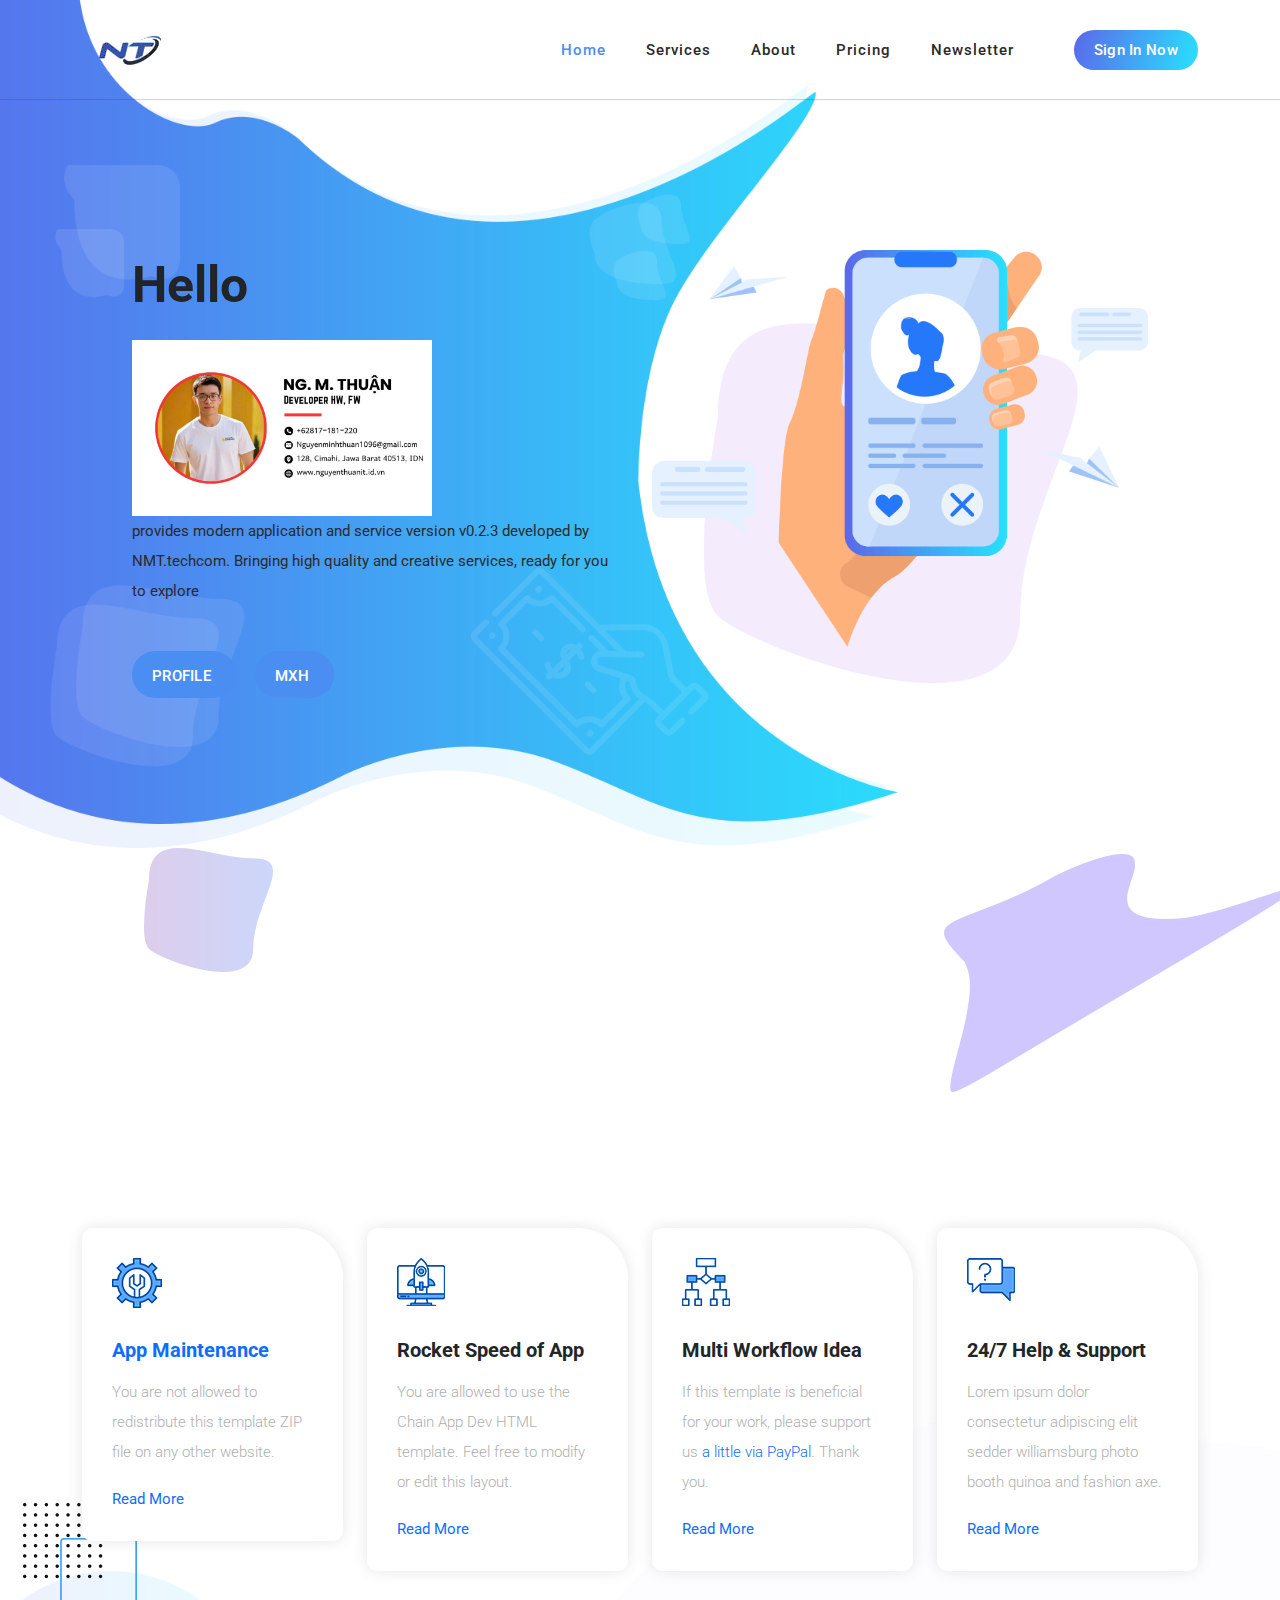
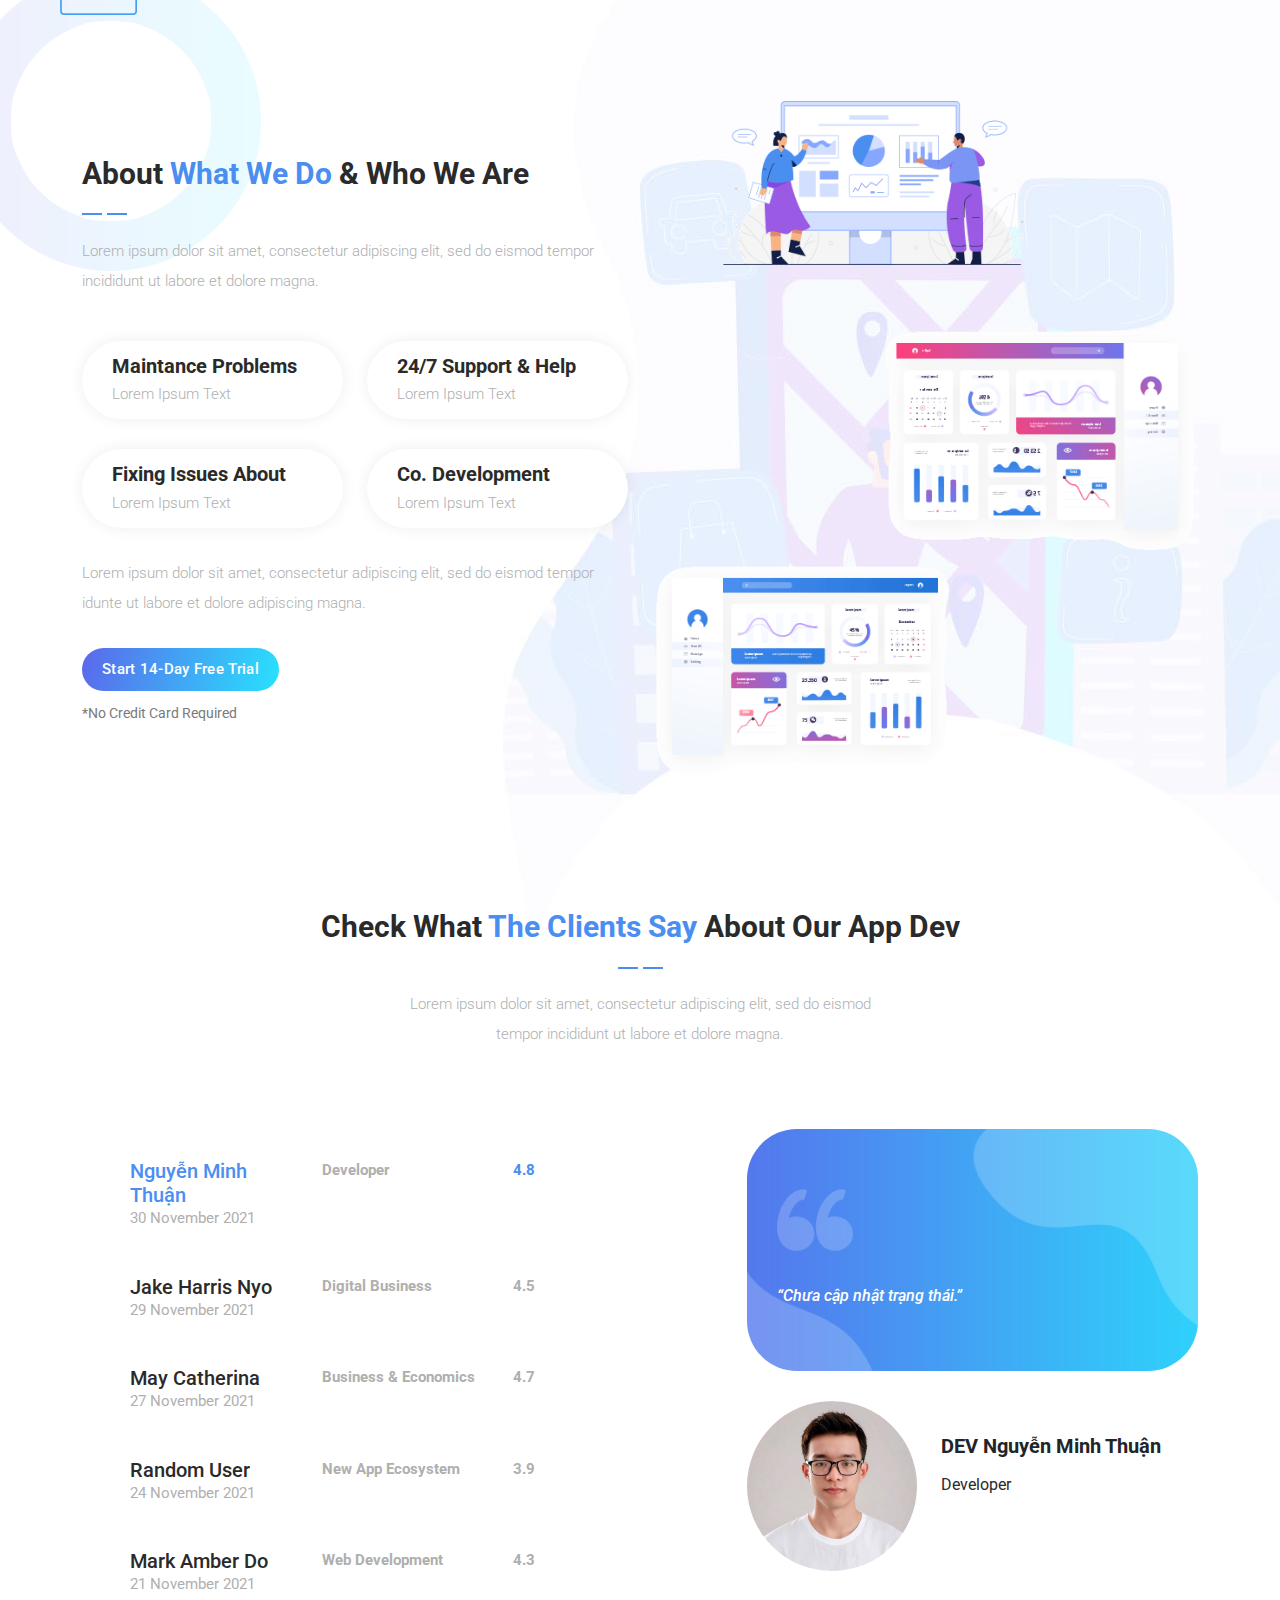
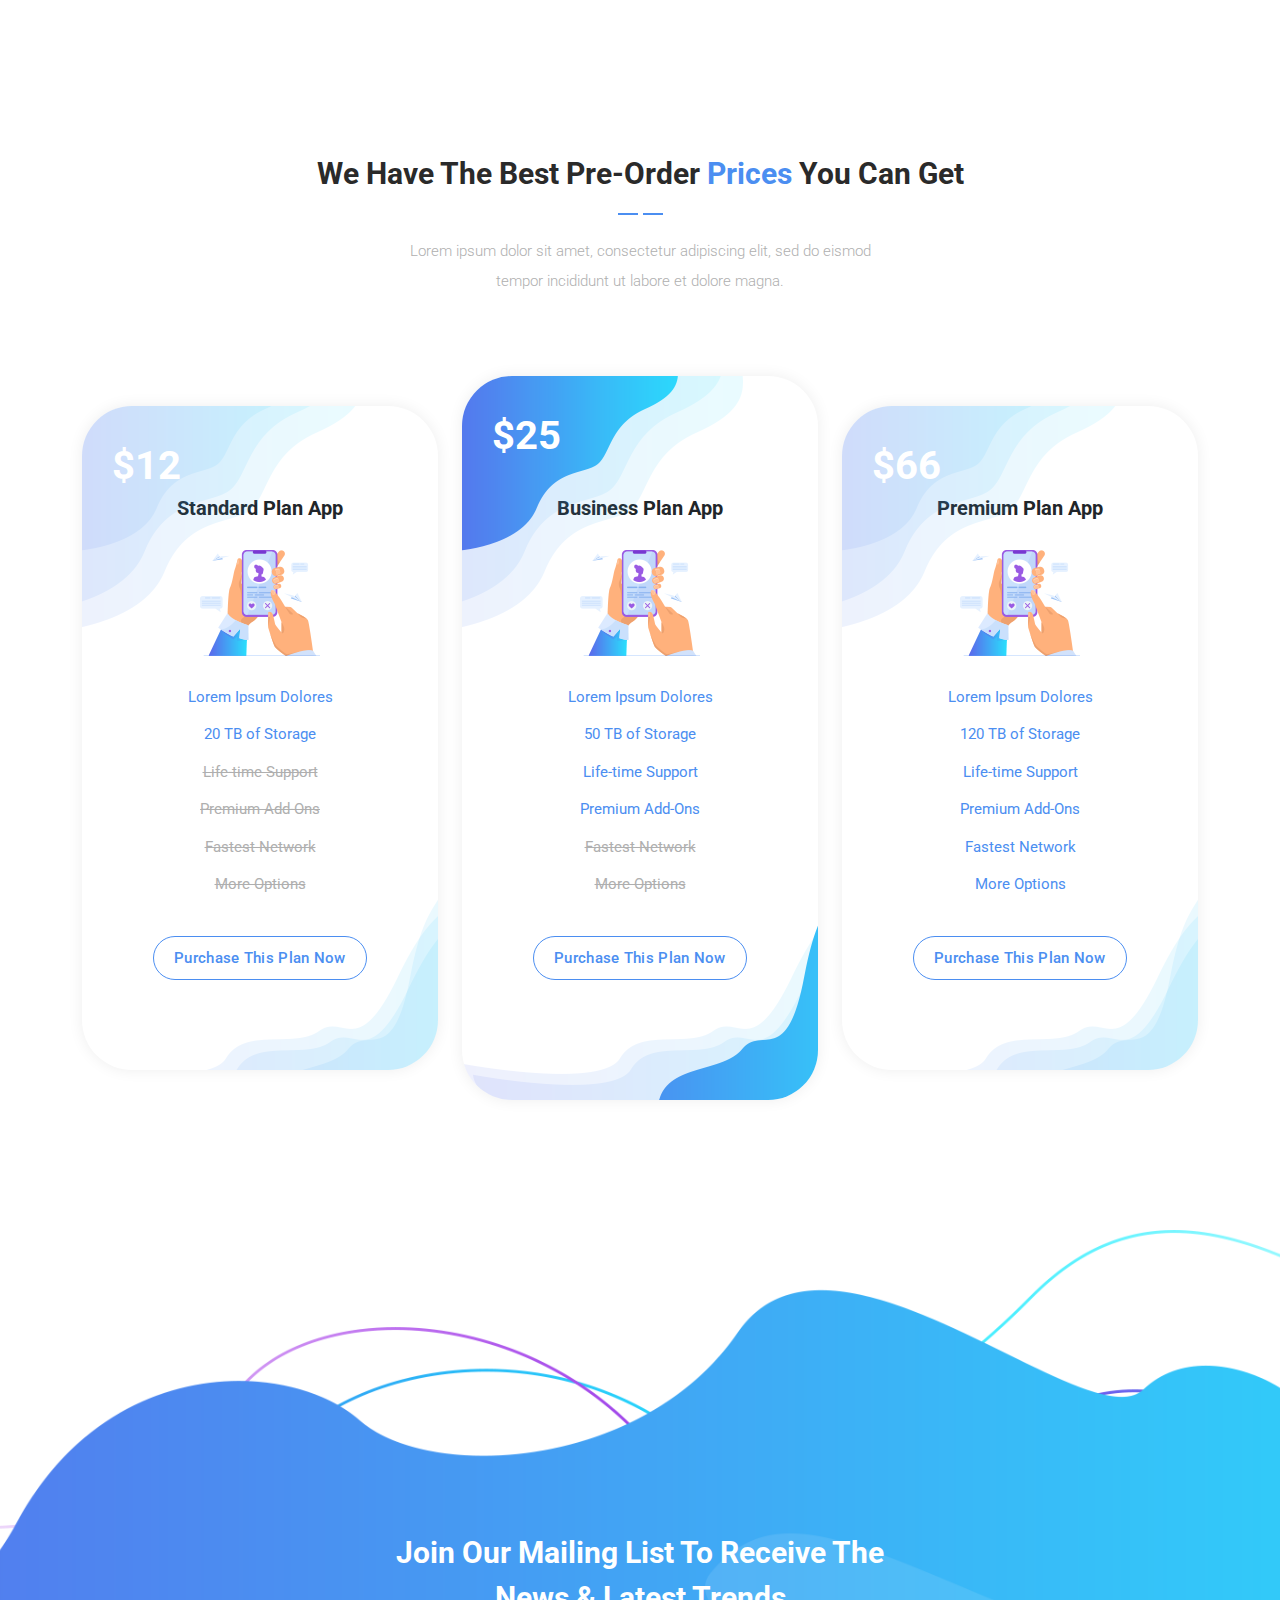
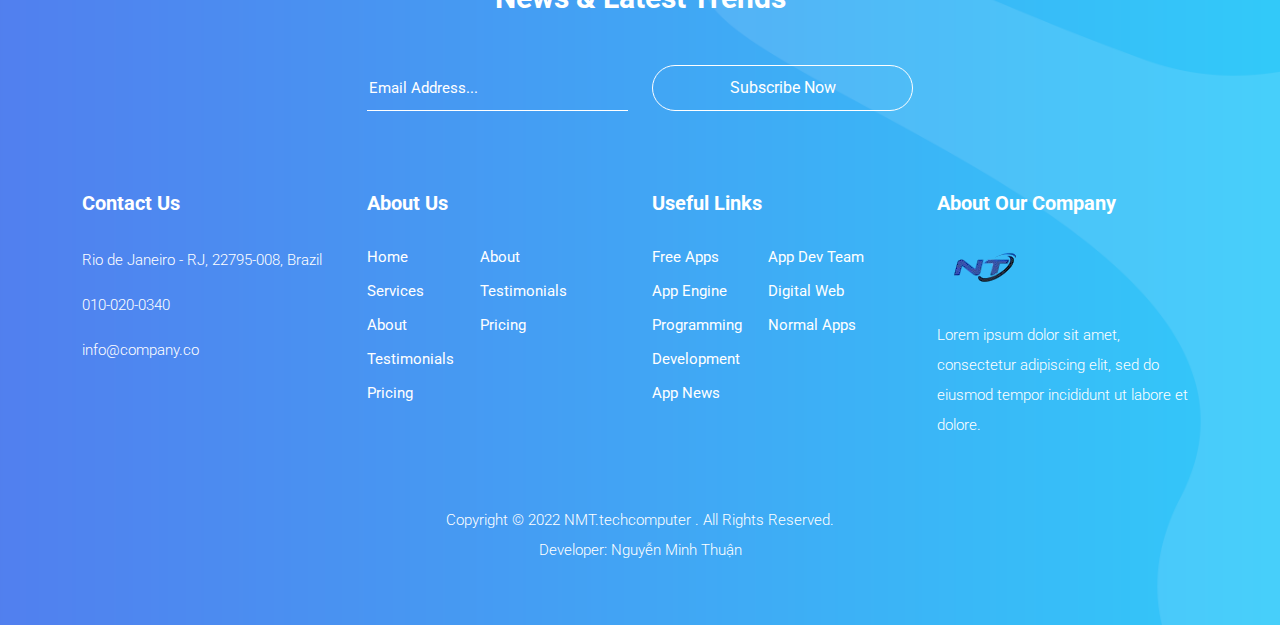
==== index.html @ 5f512f64 "index.html" ====
<!DOCTYPE html>
<html lang="en">

  <head>

    <meta charset="UTF-8">
    <meta name="viewport" content="width=device-width, initial-scale=1, shrink-to-fit=no">
    <meta name="description" content="">
    <meta name="author" content="">
    <link rel="preconnect" href="https://fonts.googleapis.com">
    <link rel="preconnect" href="https://fonts.gstatic.com" crossorigin>
    <link href="https://fonts.googleapis.com/css2?family=Roboto:wght@100;300;400;500;700;900&display=swap" rel="stylesheet">

    <title>Nguyễn Thuận IT - Master</title>

    <!-- Bootstrap core CSS -->
    <link href="vendor/bootstrap/css/bootstrap.min.css" rel="stylesheet">

<!--

TemplateMo 570 Chain App Dev

https://templatemo.com/tm-570-chain-app-dev

-->

    <!-- Additional CSS Files -->
    <link rel="stylesheet" href="https://use.fontawesome.com/releases/v5.8.1/css/all.css" integrity="sha384-50oBUHEmvpQ+1lW4y57PTFmhCaXp0ML5d60M1M7uH2+nqUivzIebhndOJK28anvf" crossorigin="anonymous">
    <link rel="stylesheet" href="assets/css/templatemo-chain-app-dev.css">
    <link rel="stylesheet" href="assets/css/animated.css">
    <link rel="stylesheet" href="assets/css/owl.css">

  </head>

<body>

  <!-- ***** Preloader Start ***** -->
  <div id="js-preloader" class="js-preloader">
    <div class="preloader-inner">
      <span class="dot"></span>
      <div class="dots">
        <span></span>
        <span></span>
        <span></span>
      </div>
    </div>
  </div>
  <!-- ***** Preloader End ***** -->

  <!-- ***** Header Area Start ***** -->
  <header class="header-area header-sticky wow slideInDown" data-wow-duration="0.75s" data-wow-delay="0s">
    <div class="container">
      <div class="row">
        <div class="col-12">
          <nav class="main-nav">
            <!-- ***** Logo Start ***** -->
            <a href="index.html" class="logo">
              <img src="assets/images/logo.png" alt="Nguyễn Thuận IT">
            </a>
            <!-- ***** Logo End ***** -->
            <!-- ***** Menu Start ***** -->
            <ul class="nav">
              <li class="scroll-to-section"><a href="#top" class="active">Home</a></li>
              <li class="scroll-to-section"><a href="#services">Services</a></li>
              <li class="scroll-to-section"><a href="#about">About</a></li>
              <li class="scroll-to-section"><a href="#pricing">Pricing</a></li>
              <li class="scroll-to-section"><a href="#newsletter">Newsletter</a></li>
              <li><div class="gradient-button"><a id="modal_trigger" href="#modal"><i class="fa fa-sign-in-alt"></i> Sign In Now</a></div></li> 
            </ul>        
            <a class='menu-trigger'>
                <span>Menu</span>
            </a>
            <!-- ***** Menu End ***** -->
          </nav>
        </div>
      </div>
    </div>
  </header>
  <!-- ***** Header Area End ***** -->
  
  <div id="modal" class="popupContainer" style="display:none;">
    <div class="popupHeader">
        <span class="header_title">Login</span>
        <span class="modal_close"><i class="fa fa-times"></i></span>
    </div>

    <section class="popupBody">
        <!-- Social Login -->
        <div class="social_login">
            <div class="">
                <a href="index1" class="social_box fb">
                    <span class="icon"><i class="fas fa-user-cog"></i></span>
                    <span class="icon_title">Connect Admin</span>

                </a>

                <a href="admin/index.html" class="social_box google">
                    <span class="icon"><i class="fas fa-user-friends"></i></span>
                    <span class="icon_title">Connect User</span>
                </a>
            </div>

            <div class="centeredText">
                <span>Truy Cập hệ Thống POS</span>
            </div>

            <div class="action_btns">
                <div class="one_half"><a href="index1.html" id="index1.html" class="btn">Login</a></div>
                <div class="one_half last"><a href="forgot.html" id="forgot.html" class="btn">Recovery</a></div>
            </div>
        </div>
    </section>
</div>

  <div class="main-banner wow fadeIn" id="top" data-wow-duration="1s" data-wow-delay="0.5s">
    <div class="container">
      <div class="row">
        <div class="col-lg-12">
          <div class="row">
            <div class="col-lg-6 align-self-center">
              <div class="left-content show-up header-text wow fadeInLeft" data-wow-duration="1s" data-wow-delay="1s">
                <div class="row">
                  <div class="col-lg-12">
                    <h2>Hello</h2>
                    <img src="images/Hello-website.png" alt="hello website" style="width:300px;">
                    <p>provides modern application and service version v0.2.3 developed by NMT.techcom. Bringing high quality and creative services, ready for you to explore</p>
                  </div>
                  <div class="col-lg-12">
                    <div class="white-button first-button scroll-to-section">
                      <a href="profile/index.html">PROFILE<i class="fa fa-address-book"></i></a>
                    </div>
                    <div class="white-button scroll-to-section">
                      <a href="#contact">MXH<i class="fa fa-address-card"></i></a>
                    </div>
                  </div>
                </div>
              </div>
            </div>
            <div class="col-lg-6">
              <div class="right-image wow fadeInRight" data-wow-duration="1s" data-wow-delay="0.5s">
                <img src="assets/images/slider-dec.png" alt="">
              </div>
            </div>
          </div>
        </div>
      </div>
    </div>
  </div>

  <div id="services" class="services section">
    <div class="container">
      <div class="row">
        <div class="col-lg-8 offset-lg-2">
          <div class="section-heading  wow fadeInDown" data-wow-duration="1s" data-wow-delay="0.5s">
            <h4>Amazing <em>Services &amp; Features</em> for you</h4>
            <img src="assets/images/heading-line-dec.png" alt="">
            <p>Nếu bạn cần dịch vụ tuyệt vời nhất cho cá nhân và doanh nghiệp của mình, vui lòng truy cập Website <a rel="nofollow" href="https://www.toocss.com/" target="_blank"> Nguyenthuanit.</a> truy cập trang <a href="https://www.nguyenthuanit.id.vn/" target="_parent">để biết thêm thông tin.</p>
          </div>
        </div>
      </div>
    </div>
    <div class="container">
      <div class="row">
        <div class="col-lg-3">
          <div class="service-item first-service">
            <div class="icon"></div>
            <h4>App Maintenance</h4>
            <p>You are not allowed to redistribute this template ZIP file on any other website.</p>
            <div class="text-button">
              <a href="#">Read More <i class="fa fa-arrow-right"></i></a>
            </div>
          </div>
        </div>
        <div class="col-lg-3">
          <div class="service-item second-service">
            <div class="icon"></div>
            <h4>Rocket Speed of App</h4>
            <p>You are allowed to use the Chain App Dev HTML template. Feel free to modify or edit this layout.</p>
            <div class="text-button">
              <a href="#">Read More <i class="fa fa-arrow-right"></i></a>
            </div>
          </div>
        </div>
        <div class="col-lg-3">
          <div class="service-item third-service">
            <div class="icon"></div>
            <h4>Multi Workflow Idea</h4>
            <p>If this template is beneficial for your work, please support us <a rel="nofollow" href="https://paypal.me/templatemo" target="_blank">a little via PayPal</a>. Thank you.</p>
            <div class="text-button">
              <a href="#">Read More <i class="fa fa-arrow-right"></i></a>
            </div>
          </div>
        </div>
        <div class="col-lg-3">
          <div class="service-item fourth-service">
            <div class="icon"></div>
            <h4>24/7 Help &amp; Support</h4>
            <p>Lorem ipsum dolor consectetur adipiscing elit sedder williamsburg photo booth quinoa and fashion axe.</p>
            <div class="text-button">
              <a href="#">Read More <i class="fa fa-arrow-right"></i></a>
            </div>
          </div>
        </div>
      </div>
    </div>
  </div>

  <div id="about" class="about-us section">
    <div class="container">
      <div class="row">
        <div class="col-lg-6 align-self-center">
          <div class="section-heading">
            <h4>About <em>What We Do</em> &amp; Who We Are</h4>
            <img src="assets/images/heading-line-dec.png" alt="">
            <p>Lorem ipsum dolor sit amet, consectetur adipiscing elit, sed do eismod tempor incididunt ut labore et dolore magna.</p>
          </div>
          <div class="row">
            <div class="col-lg-6">
              <div class="box-item">
                <h4><a href="#">Maintance Problems</a></h4>
                <p>Lorem Ipsum Text</p>
              </div>
            </div>
            <div class="col-lg-6">
              <div class="box-item">
                <h4><a href="#">24/7 Support &amp; Help</a></h4>
                <p>Lorem Ipsum Text</p>
              </div>
            </div>
            <div class="col-lg-6">
              <div class="box-item">
                <h4><a href="#">Fixing Issues About</a></h4>
                <p>Lorem Ipsum Text</p>
              </div>
            </div>
            <div class="col-lg-6">
              <div class="box-item">
                <h4><a href="#">Co. Development</a></h4>
                <p>Lorem Ipsum Text</p>
              </div>
            </div>
            <div class="col-lg-12">
              <p>Lorem ipsum dolor sit amet, consectetur adipiscing elit, sed do eismod tempor idunte ut labore et dolore adipiscing  magna.</p>
              <div class="gradient-button">
                <a href="#">Start 14-Day Free Trial</a>
              </div>
              <span>*No Credit Card Required</span>
            </div>
          </div>
        </div>
        <div class="col-lg-6">
          <div class="right-image">
            <img src="assets/images/about-right-dec.png" alt="">
          </div>
        </div>
      </div>
    </div>
  </div>

  <div id="clients" class="the-clients">
    <div class="container">
      <div class="row">
        <div class="col-lg-8 offset-lg-2">
          <div class="section-heading">
            <h4>Check What <em>The Clients Say</em> About Our App Dev</h4>
            <img src="assets/images/heading-line-dec.png" alt="">
            <p>Lorem ipsum dolor sit amet, consectetur adipiscing elit, sed do eismod tempor incididunt ut labore et dolore magna.</p>
          </div>
        </div>
        <div class="col-lg-12">
          <div class="naccs">
            <div class="grid">
              <div class="row">
                <div class="col-lg-7 align-self-center">
                  <div class="menu">
                    <div class="first-thumb active">
                      <div class="thumb">
                        <div class="row">
                          <div class="col-lg-4 col-sm-4 col-12">
                            <h4>Nguyễn Minh Thuận</h4>
                            <span class="date">30 November 2021</span>
                          </div>
                          <div class="col-lg-4 col-sm-4 d-none d-sm-block">
                            <span class="category">Developer</span>
                          </div>
                          <div class="col-lg-4 col-sm-4 col-12">
                              <i class="fa fa-star"></i>
                              <i class="fa fa-star"></i>
                              <i class="fa fa-star"></i>
                              <i class="fa fa-star"></i>
                              <i class="fa fa-star"></i>
                              <span class="rating">4.8</span>
                          </div>
                        </div>
                      </div>
                    </div>
                    <div>
                      <div class="thumb">
                        <div class="row">
                          <div class="col-lg-4 col-sm-4 col-12">
                            <h4>Jake Harris Nyo</h4>
                            <span class="date">29 November 2021</span>
                          </div>
                          <div class="col-lg-4 col-sm-4 d-none d-sm-block">
                            <span class="category">Digital Business</span>
                          </div>
                          <div class="col-lg-4 col-sm-4 col-12">
                              <i class="fa fa-star"></i>
                              <i class="fa fa-star"></i>
                              <i class="fa fa-star"></i>
                              <i class="fa fa-star"></i>
                              <i class="fa fa-star"></i>
                              <span class="rating">4.5</span>
                          </div>
                        </div>
                      </div>
                    </div>
                    <div>
                      <div class="thumb">
                        <div class="row">
                          <div class="col-lg-4 col-sm-4 col-12">
                            <h4>May Catherina</h4>
                            <span class="date">27 November 2021</span>
                          </div>
                          <div class="col-lg-4 col-sm-4 d-none d-sm-block">
                            <span class="category">Business &amp; Economics</span>
                          </div>
                          <div class="col-lg-4 col-sm-4 col-12">
                              <i class="fa fa-star"></i>
                              <i class="fa fa-star"></i>
                              <i class="fa fa-star"></i>
                              <i class="fa fa-star"></i>
                              <i class="fa fa-star"></i>
                              <span class="rating">4.7</span>
                          </div>
                        </div>
                      </div>
                    </div>
                    <div>
                      <div class="thumb">
                        <div class="row">
                          <div class="col-lg-4 col-sm-4 col-12">
                            <h4>Random User</h4>
                            <span class="date">24 November 2021</span>
                          </div>
                          <div class="col-lg-4 col-sm-4 d-none d-sm-block">
                            <span class="category">New App Ecosystem</span>
                          </div>
                          <div class="col-lg-4 col-sm-4 col-12">
                              <i class="fa fa-star"></i>
                              <i class="fa fa-star"></i>
                              <i class="fa fa-star"></i>
                              <i class="fa fa-star"></i>
                              <i class="fa fa-star"></i>
                              <span class="rating">3.9</span>
                          </div>
                        </div>
                      </div>
                    </div>
                    <div class="last-thumb">
                      <div class="thumb">
                        <div class="row">
                          <div class="col-lg-4 col-sm-4 col-12">
                            <h4>Mark Amber Do</h4>
                            <span class="date">21 November 2021</span>
                          </div>
                          <div class="col-lg-4 col-sm-4 d-none d-sm-block">
                            <span class="category">Web Development</span>
                          </div>
                          <div class="col-lg-4 col-sm-4 col-12">
                              <i class="fa fa-star"></i>
                              <i class="fa fa-star"></i>
                              <i class="fa fa-star"></i>
                              <i class="fa fa-star"></i>
                              <i class="fa fa-star"></i>
                              <span class="rating">4.3</span>
                          </div>
                        </div>
                      </div>
                    </div>
                  </div>
                </div> 
                <div class="col-lg-5">
                  <ul class="nacc">
                    <li class="active">
                      <div>
                        <div class="thumb">
                          <div class="row">
                            <div class="col-lg-12">
                              <div class="client-content">
                                <img src="assets/images/quote.png" alt="">
                                <p>“Chưa cập nhật trạng thái.”</p>
                              </div>
                              <div class="down-content">
                                <img src="assets/images/client-image.JPG" alt="">
                                <div class="right-content">
                                  <h4>DEV Nguyễn Minh Thuận</h4>
                                  <span>Developer</span>
                                </div>
                              </div>
                            </div>
                          </div>
                        </div>
                      </div>
                    </li>
                    <li>
                      <div>
                        <div class="thumb">
                          <div class="row">
                            <div class="col-lg-12">
                              <div class="client-content">
                                <img src="assets/images/quote.png" alt="">
                                <p>“Chưa cập nhật trạng thái”</p>
                              </div>
                              <div class="down-content">
                                <img src="assets/images/client-image.jpg" alt="">
                                <div class="right-content">
                                  <h4>Jake H. Nyo</h4>
                                  <span>CTO of Digital Company</span>
                                </div>
                              </div>
                            </div>
                          </div>
                        </div>
                      </div>
                    </li>
                    <li>
                      <div>
                        <div class="thumb">
                          <div class="row">
                            <div class="col-lg-12">
                              <div class="client-content">
                                <img src="assets/images/quote.png" alt="">
                                <p>“Chưa cập nhật trạng thái”</p>
                              </div>
                              <div class="down-content">
                                <img src="assets/images/client-image.jpg" alt="">
                                <div class="right-content">
                                  <h4>May C.</h4>
                                  <span>Founder of Catherina Co.</span>
                                </div>
                              </div>
                            </div>
                          </div>
                        </div>
                      </div>
                    </li>
                    <li>
                      <div>
                        <div class="thumb">
                          <div class="row">
                            <div class="col-lg-12">
                              <div class="client-content">
                                <img src="assets/images/quote.png" alt="">
                                <p>“Chưa cập nhật trạng thái”</p>
                              </div>
                              <div class="down-content">
                                <img src="assets/images/client-image.jpg" alt="">
                                <div class="right-content">
                                  <h4>Random Staff</h4>
                                  <span>Manager, Digital Company</span>
                                </div>
                              </div>
                            </div>
                          </div>
                        </div>
                      </div>
                    </li>
                    <li>
                      <div>
                        <div class="thumb">
                          <div class="row">
                            <div class="col-lg-12">
                              <div class="client-content">
                                <img src="assets/images/quote.png" alt="">
                                <p>“Chưa cập nhật trạng thái”</p>
                              </div>
                              <div class="down-content">
                                <img src="assets/images/client-image.jpg" alt="">
                                <div class="right-content">
                                  <h4>Mark Am</h4>
                                  <span>CTO, Amber Do Company</span>
                                </div>
                              </div>
                            </div>
                          </div>
                        </div>
                      </div>
                    </li>
                  </ul>
                </div>          
              </div>
            </div>
          </div>
        </div>
      </div>
    </div>
  </div>

  <div id="pricing" class="pricing-tables">
    <div class="container">
      <div class="row">
        <div class="col-lg-8 offset-lg-2">
          <div class="section-heading">
            <h4>We Have The Best Pre-Order <em>Prices</em> You Can Get</h4>
            <img src="assets/images/heading-line-dec.png" alt="">
            <p>Lorem ipsum dolor sit amet, consectetur adipiscing elit, sed do eismod tempor incididunt ut labore et dolore magna.</p>
          </div>
        </div>
        <div class="col-lg-4">
          <div class="pricing-item-regular">
            <span class="price">$12</span>
            <h4>Standard Plan App</h4>
            <div class="icon">
              <img src="assets/images/pricing-table-01.png" alt="">
            </div>
            <ul>
              <li>Lorem Ipsum Dolores</li>
              <li>20 TB of Storage</li>
              <li class="non-function">Life-time Support</li>
              <li class="non-function">Premium Add-Ons</li>
              <li class="non-function">Fastest Network</li>
              <li class="non-function">More Options</li>
            </ul>
            <div class="border-button">
              <a href="#">Purchase This Plan Now</a>
            </div>
          </div>
        </div>
        <div class="col-lg-4">
          <div class="pricing-item-pro">
            <span class="price">$25</span>
            <h4>Business Plan App</h4>
            <div class="icon">
              <img src="assets/images/pricing-table-01.png" alt="">
            </div>
            <ul>
              <li>Lorem Ipsum Dolores</li>
              <li>50 TB of Storage</li>
              <li>Life-time Support</li>
              <li>Premium Add-Ons</li>
              <li class="non-function">Fastest Network</li>
              <li class="non-function">More Options</li>
            </ul>
            <div class="border-button">
              <a href="#">Purchase This Plan Now</a>
            </div>
          </div>
        </div>
        <div class="col-lg-4">
          <div class="pricing-item-regular">
            <span class="price">$66</span>
            <h4>Premium Plan App</h4>
            <div class="icon">
              <img src="assets/images/pricing-table-01.png" alt="">
            </div>
            <ul>
              <li>Lorem Ipsum Dolores</li>
              <li>120 TB of Storage</li>
              <li>Life-time Support</li>
              <li>Premium Add-Ons</li>
              <li>Fastest Network</li>
              <li>More Options</li>
            </ul>
            <div class="border-button">
              <a href="#">Purchase This Plan Now</a>
            </div>
          </div>
        </div>
      </div>
    </div>
  </div> 

  <footer id="newsletter">
    <div class="container">
      <div class="row">
        <div class="col-lg-8 offset-lg-2">
          <div class="section-heading">
            <h4>Join our mailing list to receive the news &amp; latest trends</h4>
          </div>
        </div>
        <div class="col-lg-6 offset-lg-3">
          <form id="search" action="#" method="GET">
            <div class="row">
              <div class="col-lg-6 col-sm-6">
                <fieldset>
                  <input type="address" name="address" class="email" placeholder="Email Address..." autocomplete="on" required>
                </fieldset>
              </div>
              <div class="col-lg-6 col-sm-6">
                <fieldset>
                  <button type="submit" class="main-button">Subscribe Now <i class="fa fa-angle-right"></i></button>
                </fieldset>
              </div>
            </div>
          </form>
        </div>
      </div>
      <div class="row">
        <div class="col-lg-3">
          <div class="footer-widget">
            <h4>Contact Us</h4>
            <p>Rio de Janeiro - RJ, 22795-008, Brazil</p>
            <p><a href="#">010-020-0340</a></p>
            <p><a href="#">info@company.co</a></p>
          </div>
        </div>
        <div class="col-lg-3">
          <div class="footer-widget">
            <h4>About Us</h4>
            <ul>
              <li><a href="#">Home</a></li>
              <li><a href="#">Services</a></li>
              <li><a href="#">About</a></li>
              <li><a href="#">Testimonials</a></li>
              <li><a href="#">Pricing</a></li>
            </ul>
            <ul>
              <li><a href="#">About</a></li>
              <li><a href="#">Testimonials</a></li>
              <li><a href="#">Pricing</a></li>
            </ul>
          </div>
        </div>
        <div class="col-lg-3">
          <div class="footer-widget">
            <h4>Useful Links</h4>
            <ul>
              <li><a href="#">Free Apps</a></li>
              <li><a href="#">App Engine</a></li>
              <li><a href="#">Programming</a></li>
              <li><a href="#">Development</a></li>
              <li><a href="#">App News</a></li>
            </ul>
            <ul>
              <li><a href="#">App Dev Team</a></li>
              <li><a href="#">Digital Web</a></li>
              <li><a href="#">Normal Apps</a></li>
            </ul>
          </div>
        </div>
        <div class="col-lg-3">
          <div class="footer-widget">
            <h4>About Our Company</h4>
            <div class="logo">
              <img src="assets/images/white-logo.png" alt="">
            </div>
            <p>Lorem ipsum dolor sit amet, consectetur adipiscing elit, sed do eiusmod tempor incididunt ut labore et dolore.</p>
          </div>
        </div>
        <div class="col-lg-12">
          <div class="copyright-text">
            <p>Copyright © 2022 NMT.techcomputer . All Rights Reserved. 
          <br>Developer: <a href="https://www.facebook.com/Nguyenminhthuan1099/" target="_blank" title="css templates">Nguyễn Minh Thuận</a></p>
          </div>
        </div>
      </div>
    </div>
  </footer>


  <!-- Scripts -->
  <script src="vendor/jquery/jquery.min.js"></script>
  <script src="vendor/bootstrap/js/bootstrap.bundle.min.js"></script>
  <script src="assets/js/owl-carousel.js"></script>
  <script src="assets/js/animation.js"></script>
  <script src="assets/js/imagesloaded.js"></script>
  <script src="assets/js/popup.js"></script>
  <script src="assets/js/custom.js"></script>
</body>
</html>
---- assets/css/templatemo-chain-app-dev.css ----
/*

TemplateMo 570 Chain App Dev

https://templatemo.com/tm-570-chain-app-dev

*/

/* ---------------------------------------------
Table of contents
------------------------------------------------
01. font & reset css
02. reset
03. global styles
04. header
05. banner
06. features
07. testimonials
08. contact
09. footer
10. preloader
11. search
12. portfolio

--------------------------------------------- */
/* 
---------------------------------------------
font & reset css
--------------------------------------------- 
*/
/* 
---------------------------------------------
reset
--------------------------------------------- 
*/
html, body, div, span, applet, object, iframe, h1, h2, h3, h4, h5, h6, p, blockquote, div
pre, a, abbr, acronym, address, big, cite, code, del, dfn, em, font, img, ins, kbd, q,
s, samp, small, strike, strong, sub, sup, tt, var, b, u, i, center, dl, dt, dd, ol, ul, li,
figure, header, nav, section, article, aside, footer, figcaption {
  margin: 0;
  padding: 0;
  border: 0;
  outline: 0;
}

/* clear fix */
.grid:after {
  content: '';
  display: block;
  clear: both;
}

/* ---- .grid-item ---- */

.grid-sizer,
.grid-item {
  width: 50%;
}

.grid-item {
  float: left;
}

.grid-item img {
  display: block;
  max-width: 100%;
}

.clearfix:after {
  content: ".";
  display: block;
  clear: both;
  visibility: hidden;
  line-height: 0;
  height: 0;
}

.clearfix {
  display: inline-block;
}

html[xmlns] .clearfix {
  display: block;
}

* html .clearfix {
  height: 1%;
}

ul, li {
  padding: 0;
  margin: 0;
  list-style: none;
}

header, nav, section, article, aside, footer, hgroup {
  display: block;
}

* {
  box-sizing: border-box;
}

html, body {
  font-family: 'Roboto', sans-serif;
  font-weight: 400;
  background-color: #fff;
  -ms-text-size-adjust: 100%;
  -webkit-font-smoothing: antialiased;
  -moz-osx-font-smoothing: grayscale;
}

a {
  text-decoration: none !important;
}

h1, h2, h3, h4, h5, h6 {
  margin-top: 0px;
  margin-bottom: 0px;
}

ul {
  margin-bottom: 0px;
}

p {
  font-size: 15px;
  line-height: 30px;
  font-weight: 300;
  color: #afafaf;
}

img {
  width: 100%;
  overflow: hidden;
}

/* 
---------------------------------------------
global styles
--------------------------------------------- 
*/
html,
body {
  background: #fff;
  font-family: 'Roboto', sans-serif;
}

::selection {
  background: #4b8ef1;
  color: #fff !important;
}

::-moz-selection {
  background: #4b8ef1;
  color: #fff !important;
}

@media (max-width: 991px) {
  html, body {
    overflow-x: hidden;
  }
  .mobile-top-fix {
    margin-top: 30px;
    margin-bottom: 0px;
  }
  .mobile-bottom-fix {
    margin-bottom: 30px;
  }
  .mobile-bottom-fix-big {
    margin-bottom: 60px;
  }
}

.section-heading {
  position: relative;
  z-index: 2;
}

.section-heading h4 {
  color: #2a2a2a;
  font-size: 30px;
  font-weight: 700;
  text-transform: capitalize;
  margin-bottom: 10px;
}

.section-heading h4 em {
  font-style: normal;
  color: #4b8ef1;
}

.section-heading img {
  width: 45px;
  height: 2px;
}

.section-heading p {
  margin-top: 10px;
}

.show-up {
  position: relative;
  z-index: 2;
}

.white-button a {
  display: inline-block !important;
  padding: 10px 20px !important;
  color: #4b8ef1 !important;
  text-transform: capitalize;
  font-size: 15px;
  background-color: #fff;
  border-radius: 23px;
  font-weight: 500 !important;
  letter-spacing: 0.3px !important;
  transition: all .5s;
}

.white-button a i {
  margin-left: 5px;
  font-size: 18px;
}

.white-button a:hover {
  background-color: #4b8ef1;
  color: #fff !important;
}

.text-button a {
  font-size: 15px;
}

.text-button a i {
  margin-left: 5px;
  font-size: 14px;
  transition: all .3s;
}

.text-button a:hover i {
  margin-left: 8px;
}

.gradient-button a {
  display: inline-block !important;
  padding: 10px 20px !important;
  color: #fff !important;
  text-transform: capitalize;
  font-size: 15px;
  background: rgb(19,175,240);
  background: linear-gradient(105deg, rgba(91,104,235,1) 0%, rgba(40,225,253,1) 100%);
  border-radius: 23px;
  font-weight: 500 !important;
  letter-spacing: 0.3px !important;
  transition: all .5s;
}

.gradient-button a:hover {
  color: #fff !important;
  background: rgb(19,175,240);
  background: linear-gradient(105deg, rgba(91,104,235,1) 0%, rgba(40,225,253,1) 100%);
}

.border-button a {
  display: inline-block !important;
  padding: 10px 20px !important;
  color: #4b8ef1 !important;
  border: 1px solid #4b8ef1;
  text-transform: capitalize;
  font-size: 15px;
  display: inline-block;
  background-color: #fff;
  border-radius: 23px;
  font-weight: 500 !important;
  letter-spacing: 0.3px !important;
  transition: all .5s;
}

.border-button a:hover {
  background-color: #4b8ef1;
  color: #fff !important;
}


/* 
---------------------------------------------
header
--------------------------------------------- 
*/

.background-header {
  background-color: #fff !important;
  height: 80px!important;
  border-bottom: none !important;
  position: fixed!important;
  top: 0px;
  left: 0px;
  right: 0px;
  box-shadow: 0px 5px 8px rgba(0,0,0,0.03);
}

.background-header .logo,
.background-header .main-nav .nav li a {
  color: #fff;
}

.background-header .main-nav .nav li:hover a {
  color: #4b8ef1;
}

.background-header .nav li a.active {
  position: relative;
  color: #fff;
}

.background-header .nav li a.active:after {
  position: absolute;
  width: 100%;
  height: 1px;
  background-color: #4b8ef1;
  content: '';
  left: 50%;
  bottom: -20px;
  transform: translateX(-50%);
}

.background-header .nav li:last-child a.active:after {
  background-color: transparent;
}

.header-area {
  background-color: transparent;
  border-bottom: 1px solid rgba(42,42,42,0.2);
  position: absolute;
  left: 0px;
  right: 0px;
  z-index: 100;
  height: 100px;
  -webkit-transition: all .5s ease 0s;
  -moz-transition: all .5s ease 0s;
  -o-transition: all .5s ease 0s;
  transition: all .5s ease 0s;
}

.header-area .main-nav {
  min-height: 80px;
  background: transparent;
}

.header-area .main-nav .logo {
  float: left;
  -webkit-transition: all 0.3s ease 0s;
  -moz-transition: all 0.3s ease 0s;
  -o-transition: all 0.3s ease 0s;
  transition: all 0.3s ease 0s;
}

.header-area .main-nav .logo {
    line-height: 100px;
    float: left;
    -webkit-transition: all 0.3s ease 0s;
    -moz-transition: all 0.3s ease 0s;
    -o-transition: all 0.3s ease 0s;
    transition: all 0.3s ease 0s;
}

.background-header .main-nav .logo {
  line-height: 80px;
}

.background-header .main-nav .nav {
  margin-top: 20px !important;
}

.header-area .main-nav .nav {
  float: right;
  margin-top: 30px;
  margin-right: 0px;
  background-color: transparent;
  -webkit-transition: all 0.3s ease 0s;
  -moz-transition: all 0.3s ease 0s;
  -o-transition: all 0.3s ease 0s;
  transition: all 0.3s ease 0s;
  position: relative;
  z-index: 999;
}

.header-area .main-nav .nav li {
  padding-left: 20px;
  padding-right: 20px;
}

.header-area .main-nav .nav li:nth-child(6) {
  padding-right: 0px;
  padding-left: 40px;
}

.header-area .main-nav .nav li:last-child a ,
.background-header .main-nav .nav li:last-child a,
.header-area .main-nav .nav li:nth-child(6) a ,
.background-header .main-nav .nav li:nth-child(6) a {
  padding: 0px 20px !important;
  font-weight: 400;
}

.header-area .main-nav .nav li:last-child a:hover ,
.background-header .main-nav .nav li:last-child a:hover,
.header-area .main-nav .nav li:nth-child(6) a:hover ,
.background-header .main-nav .nav li:nth-child(6) a:hover {
  color: #fff !important;
}

.header-area .main-nav .nav li a {
  display: block;
  font-weight: 500;
  font-size: 15px;
  color: #2a2a2a;
  text-transform: capitalize;
  -webkit-transition: all 0.3s ease 0s;
  -moz-transition: all 0.3s ease 0s;
  -o-transition: all 0.3s ease 0s;
  transition: all 0.3s ease 0s;
  height: 40px;
  line-height: 40px;
  border: transparent;
  letter-spacing: 1px;
}

.header-area .main-nav .nav li:hover a,
.header-area .main-nav .nav li a.active {
  color: #4b8ef1!important;
}

.header-area .main-nav .nav li:last-child a.active {
  color: #fff !important;
}

.background-header .main-nav .nav li:hover a,
.background-header .main-nav .nav li a.active {
  color: #4b8ef1!important;
  opacity: 1;
}

.header-area .main-nav .nav li.submenu {
  position: relative;
  padding-right: 30px;
}

.header-area .main-nav .nav li.submenu:after {
  font-family: FontAwesome;
  content: "\f107";
  font-size: 12px;
  color: #2a2a2a;
  position: absolute;
  right: 18px;
  top: 12px;
}

.background-header .main-nav .nav li.submenu:after {
  color: #2a2a2a;
}

.header-area .main-nav .nav li.submenu ul {
  position: absolute;
  width: 200px;
  box-shadow: 0 2px 28px 0 rgba(0, 0, 0, 0.06);
  overflow: hidden;
  top: 50px;
  opacity: 0;
  transform: translateY(+2em);
  visibility: hidden;
  z-index: -1;
  transition: all 0.3s ease-in-out 0s, visibility 0s linear 0.3s, z-index 0s linear 0.01s;
}

.header-area .main-nav .nav li.submenu ul li {
  margin-left: 0px;
  padding-left: 0px;
  padding-right: 0px;
}

.header-area .main-nav .nav li.submenu ul li a {
  opacity: 1;
  display: block;
  background: #f7f7f7;
  color: #2a2a2a!important;
  padding-left: 20px;
  height: 40px;
  line-height: 40px;
  -webkit-transition: all 0.3s ease 0s;
  -moz-transition: all 0.3s ease 0s;
  -o-transition: all 0.3s ease 0s;
  transition: all 0.3s ease 0s;
  position: relative;
  font-size: 13px;
  font-weight: 400;
  border-bottom: 1px solid #eee;
}

.header-area .main-nav .nav li.submenu ul li a:hover {
  background: #fff;
  color: #4b8ef1!important;
  padding-left: 25px;
}

.header-area .main-nav .nav li.submenu ul li a:hover:before {
  width: 3px;
}

.header-area .main-nav .nav li.submenu:hover ul {
  visibility: visible;
  opacity: 1;
  z-index: 1;
  transform: translateY(0%);
  transition-delay: 0s, 0s, 0.3s;
}

.header-area .main-nav .menu-trigger {
  cursor: pointer;
  display: block;
  position: absolute;
  top: 33px;
  width: 32px;
  height: 40px;
  text-indent: -9999em;
  z-index: 99;
  right: 40px;
  display: none;
}

.background-header .main-nav .menu-trigger {
  top: 23px;
}

.header-area .main-nav .menu-trigger span,
.header-area .main-nav .menu-trigger span:before,
.header-area .main-nav .menu-trigger span:after {
  -moz-transition: all 0.4s;
  -o-transition: all 0.4s;
  -webkit-transition: all 0.4s;
  transition: all 0.4s;
  background-color: #2a2a2a;
  display: block;
  position: absolute;
  width: 30px;
  height: 2px;
  left: 0;
}

.background-header .main-nav .menu-trigger span,
.background-header .main-nav .menu-trigger span:before,
.background-header .main-nav .menu-trigger span:after {
  background-color: #2a2a2a;
}

.header-area .main-nav .menu-trigger span:before,
.header-area .main-nav .menu-trigger span:after {
  -moz-transition: all 0.4s;
  -o-transition: all 0.4s;
  -webkit-transition: all 0.4s;
  transition: all 0.4s;
  background-color: #2a2a2a;
  display: block;
  position: absolute;
  width: 30px;
  height: 2px;
  left: 0;
  width: 75%;
}

.background-header .main-nav .menu-trigger span:before,
.background-header .main-nav .menu-trigger span:after {
  background-color: #2a2a2a;
}

.header-area .main-nav .menu-trigger span:before,
.header-area .main-nav .menu-trigger span:after {
  content: "";
}

.header-area .main-nav .menu-trigger span {
  top: 16px;
}

.header-area .main-nav .menu-trigger span:before {
  -moz-transform-origin: 33% 100%;
  -ms-transform-origin: 33% 100%;
  -webkit-transform-origin: 33% 100%;
  transform-origin: 33% 100%;
  top: -10px;
  z-index: 10;
}

.header-area .main-nav .menu-trigger span:after {
  -moz-transform-origin: 33% 0;
  -ms-transform-origin: 33% 0;
  -webkit-transform-origin: 33% 0;
  transform-origin: 33% 0;
  top: 10px;
}

.header-area .main-nav .menu-trigger.active span,
.header-area .main-nav .menu-trigger.active span:before,
.header-area .main-nav .menu-trigger.active span:after {
  background-color: transparent;
  width: 100%;
}

.header-area .main-nav .menu-trigger.active span:before {
  -moz-transform: translateY(6px) translateX(1px) rotate(45deg);
  -ms-transform: translateY(6px) translateX(1px) rotate(45deg);
  -webkit-transform: translateY(6px) translateX(1px) rotate(45deg);
  transform: translateY(6px) translateX(1px) rotate(45deg);
  background-color: #2a2a2a;
}

.background-header .main-nav .menu-trigger.active span:before {
  background-color: #2a2a2a;
}

.header-area .main-nav .menu-trigger.active span:after {
  -moz-transform: translateY(-6px) translateX(1px) rotate(-45deg);
  -ms-transform: translateY(-6px) translateX(1px) rotate(-45deg);
  -webkit-transform: translateY(-6px) translateX(1px) rotate(-45deg);
  transform: translateY(-6px) translateX(1px) rotate(-45deg);
  background-color: #2a2a2a;
}

.background-header .main-nav .menu-trigger.active span:after {
  background-color: #2a2a2a;
}

.header-area.header-sticky {
  min-height: 80px;
}

.header-area .nav {
  margin-top: 30px;
}

.header-area.header-sticky .nav li a.active {
  color: #4b8ef1;
}

@media (max-width: 1200px) {
  .header-area .main-nav .nav li {
    padding-left: 12px;
    padding-right: 12px;
  }
  .header-area .main-nav:before {
    display: none;
  }
}

@media (max-width: 992px) {
  .header-area .main-nav .nav li:last-child  ,
  .background-header .main-nav .nav li:last-child {
    color: #069;
  }
  .header-area .main-nav .nav li:nth-child(6),
  .background-header .main-nav .nav li:nth-child(6) {
    padding-right: 0px;
  }
  .background-header .nav li a.active:after {
    display: none;
  }
}

@media (max-width: 767px) {
  .pre-header ul.info li:last-child,
  .pre-header ul.info li:nth-child(6) {
    display: none!important;
  }
  .background-header .main-nav .nav {
    margin-top: 80px !important;
  }
  .header-area .main-nav .logo {
    color: #1e1e1e;
  }
  .header-area.header-sticky .nav li a:hover,
  .header-area.header-sticky .nav li a.active {
    color: #4b8ef1!important;
    opacity: 1;
  }
  .header-area.header-sticky .nav li.search-icon a {
    width: 100%;
  }
  .header-area {
    background-color: #fff;
    padding: 0px 15px;
    height: 100px;
    box-shadow: none;
    text-align: center;
    box-shadow: 0px 5px 8px rgba(0,0,0,0.03);
  }
  .header-area .container {
    padding: 0px;
  }
  .header-area .logo {
    margin-left: 30px;
  }
  .header-area .menu-trigger {
    display: block !important;
  }
  .header-area .main-nav {
    overflow: hidden;
  }
  .header-area .main-nav .nav {
    float: none;
    width: 100%;
    display: none;
    -webkit-transition: all 0s ease 0s;
    -moz-transition: all 0s ease 0s;
    -o-transition: all 0s ease 0s;
    transition: all 0s ease 0s;
    margin-left: 0px;
  }
  .background-header .nav {
    margin-top: 80px;
  }
  .header-area .main-nav .nav li:first-child {
    border-top: 1px solid #eee;
  }
  .header-area.header-sticky .nav {
    margin-top: 100px;
  }
  .header-area .main-nav .nav li {
    width: 100%;
    background: #fff;
    border-bottom: 1px solid #e7e7e7;
    padding-left: 0px !important;
    padding-right: 0px !important;
  }
  .header-area .main-nav .nav li a {
    height: 50px !important;
    line-height: 50px !important;
    padding: 0px !important;
    border: none !important;
    background: #f7f7f7 !important;
    color: #191a20 !important;
  }
  .header-area .main-nav .nav li a:hover {
    background: #eee !important;
    color: #4b8ef1!important;
  }
  .header-area .main-nav .nav li.submenu ul {
    position: relative;
    visibility: inherit;
    opacity: 1;
    z-index: 1;
    transform: translateY(0%);
    transition-delay: 0s, 0s, 0.3s;
    top: 0px;
    width: 100%;
    box-shadow: none;
    height: 0px;
  }
  .header-area .main-nav .nav li.submenu ul li a {
    font-size: 12px;
    font-weight: 400;
  }
  .header-area .main-nav .nav li.submenu ul li a:hover:before {
    width: 0px;
  }
  .header-area .main-nav .nav li.submenu ul.active {
    height: auto !important;
  }
  .header-area .main-nav .nav li.submenu:after {
    color: #3B566E;
    right: 25px;
    font-size: 14px;
    top: 15px;
  }
  .header-area .main-nav .nav li.submenu:hover ul, .header-area .main-nav .nav li.submenu:focus ul {
    height: 0px;
  }
}

@media (min-width: 767px) {
  .header-area .main-nav .nav {
    display: flex !important;
  }
}

/* 
---------------------------------------------
preloader
--------------------------------------------- 
*/

.js-preloader {
    position: fixed;
    top: 0;
    left: 0;
    right: 0;
    bottom: 0;
    background-color: #fff;
    display: -webkit-box;
    display: flex;
    -webkit-box-align: center;
    align-items: center;
    -webkit-box-pack: center;
    justify-content: center;
    opacity: 1;
    visibility: visible;
    z-index: 9999;
    -webkit-transition: opacity 0.25s ease;
    transition: opacity 0.25s ease;
}

.js-preloader.loaded {
    opacity: 0;
    visibility: hidden;
    pointer-events: none;
}

@-webkit-keyframes dot {
    50% {
        -webkit-transform: translateX(96px);
        transform: translateX(96px);
    }
}

@keyframes dot {
    50% {
        -webkit-transform: translateX(96px);
        transform: translateX(96px);
    }
}

@-webkit-keyframes dots {
    50% {
        -webkit-transform: translateX(-31px);
        transform: translateX(-31px);
    }
}

@keyframes dots {
    50% {
        -webkit-transform: translateX(-31px);
        transform: translateX(-31px);
    }
}

.preloader-inner {
    position: relative;
    width: 142px;
    height: 40px;
    background: #fff;
}

.preloader-inner .dot {
    position: absolute;
    width: 16px;
    height: 16px;
    top: 12px;
    left: 15px;
    background: #4b8ef1;
    border-radius: 50%;
    -webkit-transform: translateX(0);
    transform: translateX(0);
    -webkit-animation: dot 2.8s infinite;
    animation: dot 2.8s infinite;
}

.preloader-inner .dots {
    -webkit-transform: translateX(0);
    transform: translateX(0);
    margin-top: 12px;
    margin-left: 31px;
    -webkit-animation: dots 2.8s infinite;
    animation: dots 2.8s infinite;
}

.preloader-inner .dots span {
    display: block;
    float: left;
    width: 16px;
    height: 16px;
    margin-left: 16px;
    background: #4b8ef1;
    border-radius: 50%;
}



/* 
---------------------------------------------
Banner Style
--------------------------------------------- 
*/

.main-banner {
  background-repeat: no-repeat;
  background-position: center center;
  background-size: cover;
  padding: 250px 120px 150px 120px;
  position: relative;
  overflow: hidden;
}

.main-banner:after {
  content: '';
  background-image: url(../images/slider-left-dec.png);
  background-repeat: no-repeat;
  background-size: contain;
  position: absolute;
  left: 0px;
  top: 0px;
  width: 100%;
  height: 100%;
  z-index: 1;
}

.main-banner .left-content {
  margin-right: 15px;
}

.main-banner .left-content h2 {
  z-index: 2;
  position: relative;
  font-weight: 700;
  line-height: 70px;
  font-size: 50px;
  margin-bottom: 20px;
}

.main-banner .left-content p {
  margin-bottom: 45px;
  color: #2a2a2a;
  font-weight: 400;
}

.main-banner .left-content .first-button {
  margin-right: 15px;
}

.main-banner .left-content .white-button {
  display: inline-block;
}

.main-banner .right-image {
  text-align: center;
  position: relative;
  z-index: 20;
}

.main-banner .right-image img {
  max-width: 710px;
}

.main-banner .left-content .white-button a {
  background-color: #4b8ef1;
  color: #fff !important;
}

/* 
---------------------------------------------
Services Style
--------------------------------------------- 
*/

.services {
  padding-top: 130px;
  position: relative;
}

.services  .section-heading p {
  margin-top: 10px;
  margin-left: 18%;
  margin-right: 18%;
}

.services .container-fluid {
  padding-left: 65px;
  padding-right: 65px;
}

.services:after {
  content: '';
  background-image: url(../images/services-left-dec.png);
  background-repeat: no-repeat;
  position: absolute;
  left: 0;
  bottom: -300px;
  width: 261px;
  height: 368px;
  z-index: 0;
}

.services:before {
  content: '';
  background-image: url(../images/services-right-dec.png);
  background-repeat: no-repeat;
  position: absolute;
  right: 0;
  top: 0;
  width: 1136px;
  height: 244px;
  z-index: 0;
}

.services .section-heading {
  text-align: center;
  margin-bottom: 80px;
}

.services .section-heading .line-dec {
  margin: 0 auto;
}

.service-item {
  position: relative;
  z-index: 1;
  padding: 30px;
  box-shadow: 0px 0px 15px rgba(0,0,0,0.1);
  background-color: #fff;
  border-radius: 10px;
  border-top-right-radius: 50px;
  transition: all .3s;
}

.service-item .icon {
  margin-left: 0px;
  margin-bottom: 30px;
  background-repeat: no-repeat;
  width: 50px;
  height: 50px;
  transition: all .3s;
}

.service-item h4 {
  transition: all .3s;
  font-size: 20px;
  font-weight: 700;
  margin-bottom: 15px;
}

.service-item p {
  transition: all .3s;
  font-size: 15px;
  margin-bottom: 20px;
}

.service-item:hover h4,
.service-item:hover p,
.service-item:hover .text-button a {
  color: #fff;
}

.first-service .icon {
  background-image: url(../images/service-icon-01.png);
}

.first-service:hover .icon {
  background-image: url(../images/service-icon-hover-01.png);
}

.second-service .icon {
  background-image: url(../images/service-icon-02.png);
}

.second-service:hover .icon {
  background-image: url(../images/service-icon-hover-02.png);
}


.third-service .icon {
  background-image: url(../images/service-icon-03.png);
}

.third-service:hover .icon {
  background-image: url(../images/service-icon-hover-03.png);
}

.fourth-service .icon {
  background-image: url(../images/service-icon-04.png);
}

.fourth-service:hover .icon {
  background-image: url(../images/service-icon-hover-04.png);
}

.service-item:hover {
  background-image: url(../images/service-bg.jpg);
  background-position: right top;
  background-repeat: no-repeat;
  background-size: cover;
}



/*
---------------------------------------------
About Us
---------------------------------------------
*/

.about-us {
  padding-top: 130px;
  position: relative;
}

.about-us .section-heading {
  margin-bottom: 45px;
}

.about-us .section-heading,
.about-us .box-item,
.about-us p,
.about-us .box-item .gradient-button,
.about-us .box-item span {
  position: relative;
  z-index: 1;
}

.about-us .box-item {
  box-shadow: 0px 0px 15px rgba(0,0,0,0.07);
  padding: 10px 30px;
  background-color: #fff;
  border-radius: 40px;
  margin-bottom: 30px;
}

.about-us .box-item h4 a {
  font-size: 20px;
  font-weight: 700;
  margin-top: 8px;
  color: #2a2a2a;
  transition: all .3s;
}

.about-us .box-item p {
  margin-bottom: 0px;
}

.about-us .box-item:hover h4 a {
  color: #4b8ef1;
}

.about-us .gradient-button {
  margin-top: 30px;
  margin-bottom: 10px;
}

.about-us span {
  font-size: 14px;
  color: #7a7a7a;
}

.about-us .right-image {
  position: relative;
  z-index: 1;
}

.about-us:after {
  background-image: url(../images/about-bg.jpg);
  width: 777px;
  height: 1132px;
  content: '';
  position: absolute;
  background-repeat: no-repeat;
  right: 0;
  top: 50%;
  transform: translateY(-50%);
  z-index: 0;
}



/* 
---------------------------------------------
The Clients
---------------------------------------------
*/

.the-clients {
  margin-top: 130px;
}

.the-clients  .section-heading {
  text-align: center;
  margin-bottom: 80px;
}

.the-clients  .section-heading p {
  margin-top: 10px;
  margin-left: 18%;
  margin-right: 18%;
}

.the-clients .naccs {
  position: relative;
}

.menu .thumb h4 {
  margin-bottom: 0px;
  font-size: 20px;
  color: #2a2a2a;
}

.menu .thumb span.date {
  display: inline-block;
  margin-top: 0px;
  color: #afafaf;
}

.menu .thumb span.category,
.menu .thumb span.rating {
  font-weight: 700;
  color: #afafaf;
}

.menu .thumb i {
  color: #afafaf;
}

.the-clients .naccs .menu div {
  color: #fff;
  font-size: 15px;
  margin-bottom: 15px;
  margin-top: 15px;
  text-align: left;
  padding: 0px 15px;
  cursor: pointer;
  position: relative;
  transition: 1s all cubic-bezier(0.075, 0.82, 0.165, 1);
}

.the-clients .naccs .menu div.active h4,
.the-clients .naccs .menu div.active i,
.the-clients .naccs .menu div.active span.rating,
.the-clients .naccs .menu div.active .thumb {
  color: #4b8ef1;
}

.the-clients ul.nacc {
  position: relative;
  min-height: 100%;
  list-style: none;
  margin: 0;
  padding: 0;
  transition: 0.5s all cubic-bezier(0.075, 0.82, 0.165, 1);
}

.the-clients ul.nacc li {
  opacity: 0;
  transform: translateX(-50px);
  position: absolute;
  list-style: none;
  transition: 1s all cubic-bezier(0.075, 0.82, 0.165, 1);
}

.the-clients ul.nacc li.active {
  transition-delay: 0.3s;
  position: relative;
  z-index: 2;
  opacity: 1;
  transform: translateX(0px);
}

.the-clients ul.nacc li {
  width: 100%;
}

.the-clients .nacc .thumb .client-content img {
  width: 76px;
  height: 62px;
}

.the-clients .nacc .thumb .client-content {
  padding: 60px 30px;
  background-image: url(../images/client-bg.png);
  background-size: cover;
  border-radius: 50px;
  width: 100%;
  height: auto;
  background-repeat: no-repeat;
}

.the-clients .nacc .thumb .client-content p {
  color: #fff;
  font-weight: 500;
  font-size: 16px;
  font-style: italic;
  margin-top: 30px;
}

.the-clients .nacc .thumb .down-content {
  margin-top: 30px;
}

.the-clients .nacc .thumb .down-content img {
  width: 170px;
  height: 170px;
  border-radius: 50%;
  display: inline;
}

.the-clients .nacc .thumb .down-content .right-content {
  display: inline-block;
  margin-left: 20px;
}

.the-clients .nacc .thumb .down-content .right-content h4 {
  font-size: 20px;
  font-weight: 700;
  margin-bottom: 15px;
}

.the-clients .nacc .thumb .down-content .right-content span {
  color: #2a2a2a;
}


/* 
---------------------------------------------
The Clients
---------------------------------------------
*/

.pricing-tables {
  padding-top: 130px;
}

.pricing-tables  .section-heading {
  text-align: center;
  margin-bottom: 80px;
}

.pricing-tables  .section-heading p {
  margin-top: 10px;
  margin-left: 18%;
  margin-right: 18%;
}

.pricing-item-regular {
  margin-top: 30px;
  box-shadow: 0px 0px 15px rgba(0,0,0,0.07);
  border-radius: 50px;
  padding: 90px 30px;
  text-align: center;
  position: relative;
  z-index: 1;
  overflow: hidden;
}

.pricing-item-regular:before {
  position: absolute;
  top: 0;
  left: 0;
  background-image: url(../images/regular-table-top.png);
  z-index: 0;
  content: '';
  width: 274px;
  height: 221px;
}

.pricing-item-regular:after {
  position: absolute;
  bottom: 0;
  right: 0;
  background-image: url(../images/regular-table-bottom.png);
  z-index: 0;
  content: '';
  width: 370px;
  height: 171px;
}

.pricing-item-regular span.price {
  font-size: 40px;
  color: #fff;
  position: absolute;
  font-weight: 700;
  z-index: 1;
  left: 30px;
  top: 30px;
}

.pricing-item-regular h4 {
  font-size: 20px;
  font-weight: 700;
  margin-bottom: 30px;
}

.pricing-item-regular .icon img {
  width: 120px;
  height: 106px;
  margin-bottom: 30px;
}

.pricing-item-regular ul li {
  color: #4b8ef1;
  font-size: 15px;
  margin-bottom: 15px;
}

.pricing-item-regular ul li:last-child {
  margin-bottom: 0px;
}

.pricing-item-regular ul li.non-function {
  color: #afafaf;
  text-decoration: line-through;
}

.pricing-item-regular .border-button {
  position: relative;
  z-index: 1;
  margin-top: 40px;
}

.pricing-item-pro {
  box-shadow: 0px 0px 15px rgba(0,0,0,0.07);
  border-radius: 50px;
  padding: 120px 30px;
  text-align: center;
  position: relative;
  z-index: 1;
  overflow: hidden;
}

.pricing-item-pro:before {
  position: absolute;
  top: 0;
  left: 0;
  background-image: url(../images/pro-table-top.png);
  z-index: 0;
  content: '';
  width: 281px;
  height: 251px;
}

.pricing-item-pro:after {
  position: absolute;
  bottom: 0;
  right: 0;
  background-repeat: no-repeat;
  background-size: cover;
  background-image: url(../images/pro-table-bottom.png);
  z-index: 0;
  content: '';
  width: 100%;
  height: 201px;
}

.pricing-item-pro span.price {
  font-size: 40px;
  color: #fff;
  position: absolute;
  font-weight: 700;
  z-index: 1;
  left: 30px;
  top: 30px;
}

.pricing-item-pro h4 {
  font-size: 20px;
  font-weight: 700;
  margin-bottom: 30px;
}

.pricing-item-pro .icon img {
  width: 120px;
  height: 106px;
  margin-bottom: 30px;
}

.pricing-item-pro ul li {
  color: #4b8ef1;
  font-size: 15px;
  margin-bottom: 15px;
}

.pricing-item-pro ul li:last-child {
  margin-bottom: 0px;
}

.pricing-item-pro ul li.non-function {
  color: #afafaf;
  text-decoration: line-through;
}

.pricing-item-pro .border-button {
  position: relative;
  z-index: 1;
  margin-top: 40px;
}




/* 
---------------------------------------------
Free Quote
--------------------------------------------- 
*/

.free-quote {
  background-image: url(../images/quote-bg.jpg);
  background-repeat: no-repeat;
  background-position: center center;
  background-size: cover;
  padding: 120px 0px;
  text-align: center;
  position: relative;
  z-index: 2;
  margin-top: 130px;
}

.free-quote .section-heading {
  margin-bottom: 60px;
}

.free-quote .section-heading h6,
.free-quote .section-heading h4 {
  color: #fff;
}

.free-quote .section-heading .line-dec {
  margin: 0 auto;
  background-color: #fff;
}

.free-quote form {
  background-color: #fff;
  display: inline-block;
  width: 100%;
  min-height: 80px;
  border-radius: 40px;
  position: relative;
  z-index: 1;
}

.free-quote form input {
  width: 100%;
  margin-top: 20px;
  margin-left: 30px;
  color: #afafaf;
  font-weight: 400;
  font-size: 15px;
  height: 40px;
  background-color: transparent;
  border-bottom: 1px solid #eee;
  border-top: none;
  border-left: none;
  border-right: none;
  position: relative;
  z-index: 2;
  outline: none;
}

.free-quote form button {
  width: 100%;
  height: 80px;
  border-top-right-radius: 40px;
  border-bottom-right-radius: 40px;
  outline: none;
  border: none;
  margin-left: 30px;
  background-color: #726ae3;
  font-size: 15px;
  color: #fff;
}


/* 
---------------------------------------------
Footer Style
--------------------------------------------- 
*/

footer {
  background-image: url(../images/footer-bg.png);
  background-position: center top;
  background-repeat: no-repeat;
  background-size: cover;
  margin-top: 130px;
  padding-top: 300px;
  padding-bottom: 60px;
}

footer .section-heading {
  margin-bottom: 45px;
}

footer .section-heading h4 {
  line-height: 45px;
  color: #fff;
  margin-left: 13%;
  margin-right: 13%;
  text-align: center;
}

footer #search {
  margin-bottom: 80px;
}

footer #search input::placeholder {
  color: #fff;
}

footer #search input {
  font-size: 15px;
  color: #fff;
  outline: none;
  height: 46px;
  border: none;
  background-color: transparent;
  border-bottom: 1px solid #fff;
  width: 100%;
}

footer #search button {
  height: 46px;
  border-radius: 23px;
  border: 1px solid #fff;
  background-color: transparent;
  color: #fff;
  width: 100%;
  transition: all .5s;
}

footer #search button:hover {
  background-color: #fff;
  color: #4b8ef1;
}

.footer-widget .logo img {
  max-width: 96px;
  margin-bottom: 30px;
}

.footer-widget h4 {
  font-size: 20px;
  color: #fff;
  font-weight: 700;
  margin-bottom: 30px;
}

.footer-widget p {
  margin-bottom: 15px;
}

.footer-widget p,
.footer-widget p a {
  color: #fff;
}

.footer-widget ul {
  display: inline;
  max-width: 40%;
  float: left;
  margin-right: 10%;
}

.footer-widget ul li {
  margin-bottom: 10px;
}

.footer-widget ul li:last-child {
  margin-bottom: 0px;
}

.footer-widget ul li a {
  font-size: 15px;
  color: #fff;
  transition: all .3s;;
}

.footer-widget a:hover {
  opacity: 0.75;
}

footer .copyright-text p {
  text-align: center;
  margin-top: 50px;
  margin-bottom: 0px;
  color: #fff;
}

footer p a {
  color: #fff;
  transition: all .5s;
}

footer p a:hover {
  opacity: 0.75;
  color: #fff;
}


/*
---------------------------------------------
PopUp
---------------------------------------------
*/

#lean_overlay {
  position: fixed;
  z-index: 100;
  top: 0px;
  left: 0px;
  height: 100%;
  width: 100%;
  background: #000;
  display: none;
}

.popupContainer {
  position: absolute;
  width: 330px;
  height: auto;
  left: 45%;
  top: 60px;
  background: #FFF;
}

.btn {
  padding: 10px 20px;
  background: #4b8ef1;
  color: #fff;
  transition: all .3s;
}

.btn_red {
  background: #4b8ef1;
  color: #FFF;
}

.btn:hover {
  background: #E4E4E2;
}

.btn_red:hover {
  color: #2a2a2a;
  background: #E4E4E2;
}

a.btn {
  color: #fff;
  text-align: center;
  text-decoration: none;
}

a.btn_red {
  color: #FFF;
}

.one_half {
  width: 50%;
  display: block;
  float: left;
}

.one_half.last {
  width: 45%;
  margin-left: 5%;
}
/* Popup Styles*/

.popupHeader {
  font-size: 16px;
  text-transform: uppercase;
}

.popupHeader {
  background: #F4F4F2;
  position: relative;
  padding: 10px 20px;
  border-bottom: 1px solid #DDD;
  font-weight: bold;
}

.popupHeader .modal_close {
  position: absolute;
  right: 0;
  top: 0;
  padding: 10px 15px;
  background: #4b8ef1;
  cursor: pointer;
  color: #fff;
  font-size: 16px;
}

.popupBody {
  padding: 20px;
}

.social_login .social_box {
  display: block;
  clear: both;
  padding: 10px;
  margin-bottom: 10px;
  background: #F4F4F2;
  overflow: hidden;
}

.social_login .icon {
  display: inline-block;
  
  padding: 5px 10px;
  margin-right: 10px;
  float: left;
  color: #FFF;
  font-size: 16px;
  text-align: center;
}

.social_login .fb .icon {
  background: #3B5998;
}

.social_login .google .icon {
  background: #DD4B39;
}

.social_login .icon_title {
  display: block;
  padding: 5px 0;
  float: left;
  font-weight: bold;
  font-size: 16px;
  color: #777;
}

.social_login .social_box:hover {
  background: #E4E4E2;
}

.centeredText {
  color: #afafaf;
  text-align: center;
  margin: 20px 0;
  clear: both;
  overflow: hidden;
  text-transform: capitalize;
}

.user_login label {
  color: #afafaf;
}

.action_btns {
  clear: both;
  overflow: hidden;
}

.action_btns a {
  display: block;
}
/* User Login Form */

.user_login {
  display: none;
}

.user_login label {
  display: block;
  margin-bottom: 5px;
}

.user_login input[type="text"],
.user_login input[type="email"],
.user_login input[type="password"] {
  display: block;
  width: 90%;
  padding: 10px;
  border: 1px solid #DDD;
  color: #666;
}

.user_login input[type="checkbox"] {
  float: left;
  margin-right: 10px;
  width: 22px;
  height: 22px;
}

.user_login input[type="checkbox"]+label {
  float: left;
}

.user_login .checkbox {
  margin-bottom: 10px;
  clear: both;
  overflow: hidden;
}

.forgot_password {
  display: block;
  margin: 20px 0 10px;
  clear: both;
  overflow: hidden;
  text-decoration: none;
  color: #4b8ef1;
  transition: all .3s;
}
/* User Register Form */

.user_register {
  display: none;
}

.user_register label {
  color: #afafaf;
  display: block;
  margin-bottom: 5px;
}

.user_register input[type="text"],
.user_register input[type="email"],
.user_register input[type="password"] {
  display: block;
  width: 100%;
  padding: 10px;
  border: 1px solid #DDD;
  color: #666;
}

.user_register input[type="checkbox"] {
  width: 22px;
  height: 22px;
  float: left;
  margin-right: 8px;
}

.user_register input[type="checkbox"]+label {
  float: left;
  color: #afafaf;
}

.user_register .checkbox {
  margin-bottom: 10px;
  clear: both;
  overflow: hidden;
}



/* 
---------------------------------------------
responsive
--------------------------------------------- 
*/



@media (max-width: 1200px) {
  .header-area .main-nav .logo h4 {
    font-size: 24px;
  }
  .header-area .main-nav .logo h4 img {
    max-width: 25px;
    margin-left: 0px;
  }
  .header-area .main-nav .nav li:last-child {
    padding-left: 20px;
  }
  
  .main-banner .left-content h2 {
    z-index: 2;
    position: relative;
    font-weight: 700;
    line-height: 70px;
    font-size: 50px;
    margin-bottom: 20px;
  }

  .main-banner .left-content p {
    margin-bottom: 45px;
  }
}

@media (max-width: 992px) {
  .header-area {
    background-color: #fff;
  }
  .main-banner:after {
    display: none;
  } 
  .main-banner .left-content h2 {
    color: #2a2a2a;
    margin-right: 0;
  }
  .main-banner .left-content p {
    color: #afafaf;
    margin-right: 0;
  }
  .main-banner .left-content .white-button a {
    background-color: #4b8ef1;
    color: #fff !important;
  }
  form#contact {
    overflow: hidden;
  }
  .header-area .main-nav .logo h4 {
    font-size: 20px;
  }
  .main-banner .left-content {
    margin-right: 0px;
  }
  .main-banner {
    text-align: center;
    padding: 226px 0px 30px 0px;
  }
  .main-banner:before {
    display: none;
  }
  .main-banner .right-image {
    margin: 30px auto 0px auto;
    text-align: center;
  }
  .features-item {
    margin-bottom: 45px;
  }
  .last-features-item,
  .last-skill-item {
    margin-bottom: 0px !important;
  }
  .skill-item {
    margin-bottom: 30px;
  }
  .about-left-image img {
    margin-right: 0px;
    margin-bottom: 45px;;
  }
  .services .naccs .menu div {
    font-size: 15px;
    font-weight: 500;
  }
  .service-item {
    text-align: center;
    margin-bottom: 30px;
  }
  .about-us .box-item {
    text-align: center;
  }
  .about-us:after {
    display: none;
  }
  .about-us .gradient-button,
  .about-us span {
    text-align: center;
    display: block;
  }
  .about-us .right-image {
    margin-top: 30px;
  }
  .service-item .icon {
    margin: 0 auto 30px auto;
  }
  .about-us .section-heading {
    text-align: center;
  }
  .about-us .left-image {
    margin-right: 30px;
    margin-left: 30px;
    margin-bottom: 45px;
  }
  .blog-posts {
    margin-left: 0px;
    margin-top: 30px;
  }
  .post-item {
    margin-bottom: 70px;
  }
  .pricing-item-regular {
    margin-bottom: 30px;
  }
  .our-portfolio .owl-nav {
    display: none !important;
  }
  .contact-info {
    margin-top: 60px;
  }
  form#contact {
    padding: 45px;
  }
}

@media (max-width: 767px) {
  .the-clients .naccs .menu div {
    text-align: center;
  }
  footer .section-heading h4 {
    color: #2a2a2a;
  }
  footer #search {
    margin-bottom: 45px;
  }
  footer {
    padding-top: 0px;
    text-align: center;
  }
  .footer-widget ul {
    display: block;
    width: 100%;
    float: none;
    text-align: center;
    margin: 0 auto;
  }
  .footer-widget h4 {
    margin-top: 45px;
    margin-bottom: 20px;
  }
  footer #search input {
    border: 1px solid #eee;
    color: #afafaf;
    background-color: #fff;
    border-radius: 23px;
    margin-bottom: 15px;
    padding: 0px 30px;
  }
  footer #search button {
    background-color: #fff;
    color: #4b8ef1;
  }
  footer #search input::placeholder { 
    color: #2a2a2a;
  }
  .header-area .main-nav .logo h4 {
    font-size: 30px;
  }
  .header-area .main-nav .logo h4 img {
    max-width: 30px;
    margin-left: 5px;
  }
  .main-banner .info-stat {
    margin-bottom: 15px;
  }
  .menu .thumb span.date {
    margin-bottom: -20px;
    display: block;
  }
  .service-item {
    text-align: center;
    padding: 30px;
  }
  .menu .thumb span.category {
    display: none;
  }
  .about-us .right-image {
    margin-top: 30px;
  }
  .service-item .icon {
    float: none;
    margin-right: 0px;
    margin-bottom: 15px;
  }
  .service-item .right-content {
    display: inline-block;
  }
  .services .naccs .menu div .thumb {
    padding: 5px;
  }
  .services .icon img {
    margin: 0px;
  }
  .the-clients .nacc .thumb .down-content .right-content {
    margin-left: 0px;
    margin-top: 15px;
  }
  .services ul.nacc li.active {
    padding: 45px;
  }
  .services .naccs .menu div  {
    font-size: 0px;
  }
  .the-clients .nacc .thumb .down-content {
    text-align: center;
  }
  .services ul.nacc li .right-image img {
    float: none;
  }
  .our-portfolio .section-heading,
  .about-us .section-heading,
  .about-us .about-item,
  .about-us p,
  .about-us .main-green-button {
    text-align: center;
  }
  .our-portfolio .section-heading .line-dec {
    margin: 0 auto;
  }
  .our-services .section-heading {
    margin-left: 15px;
    margin-right: 15px;
  }
  .free-quote form input {
    margin-left: 0px;
    padding: 0px 30px;
  }
  .free-quote form button {
    margin-left: 0px;
    border-bottom-left-radius: 40px;
    border-top-right-radius: 0px;
  }
  .blog-posts {
    margin-left: 0px;
    margin-top: 30px;
  }
  .post-item {
    margin-bottom: 30px;
  }
  .post-item .thumb img {
    max-width: 140px;
  }
  .post-item .right-content p {
    display: none;
  }
  .about-us .about-item {
    margin-top: 15px;
  }
  form#contact {
    padding: 30px;
  }
}
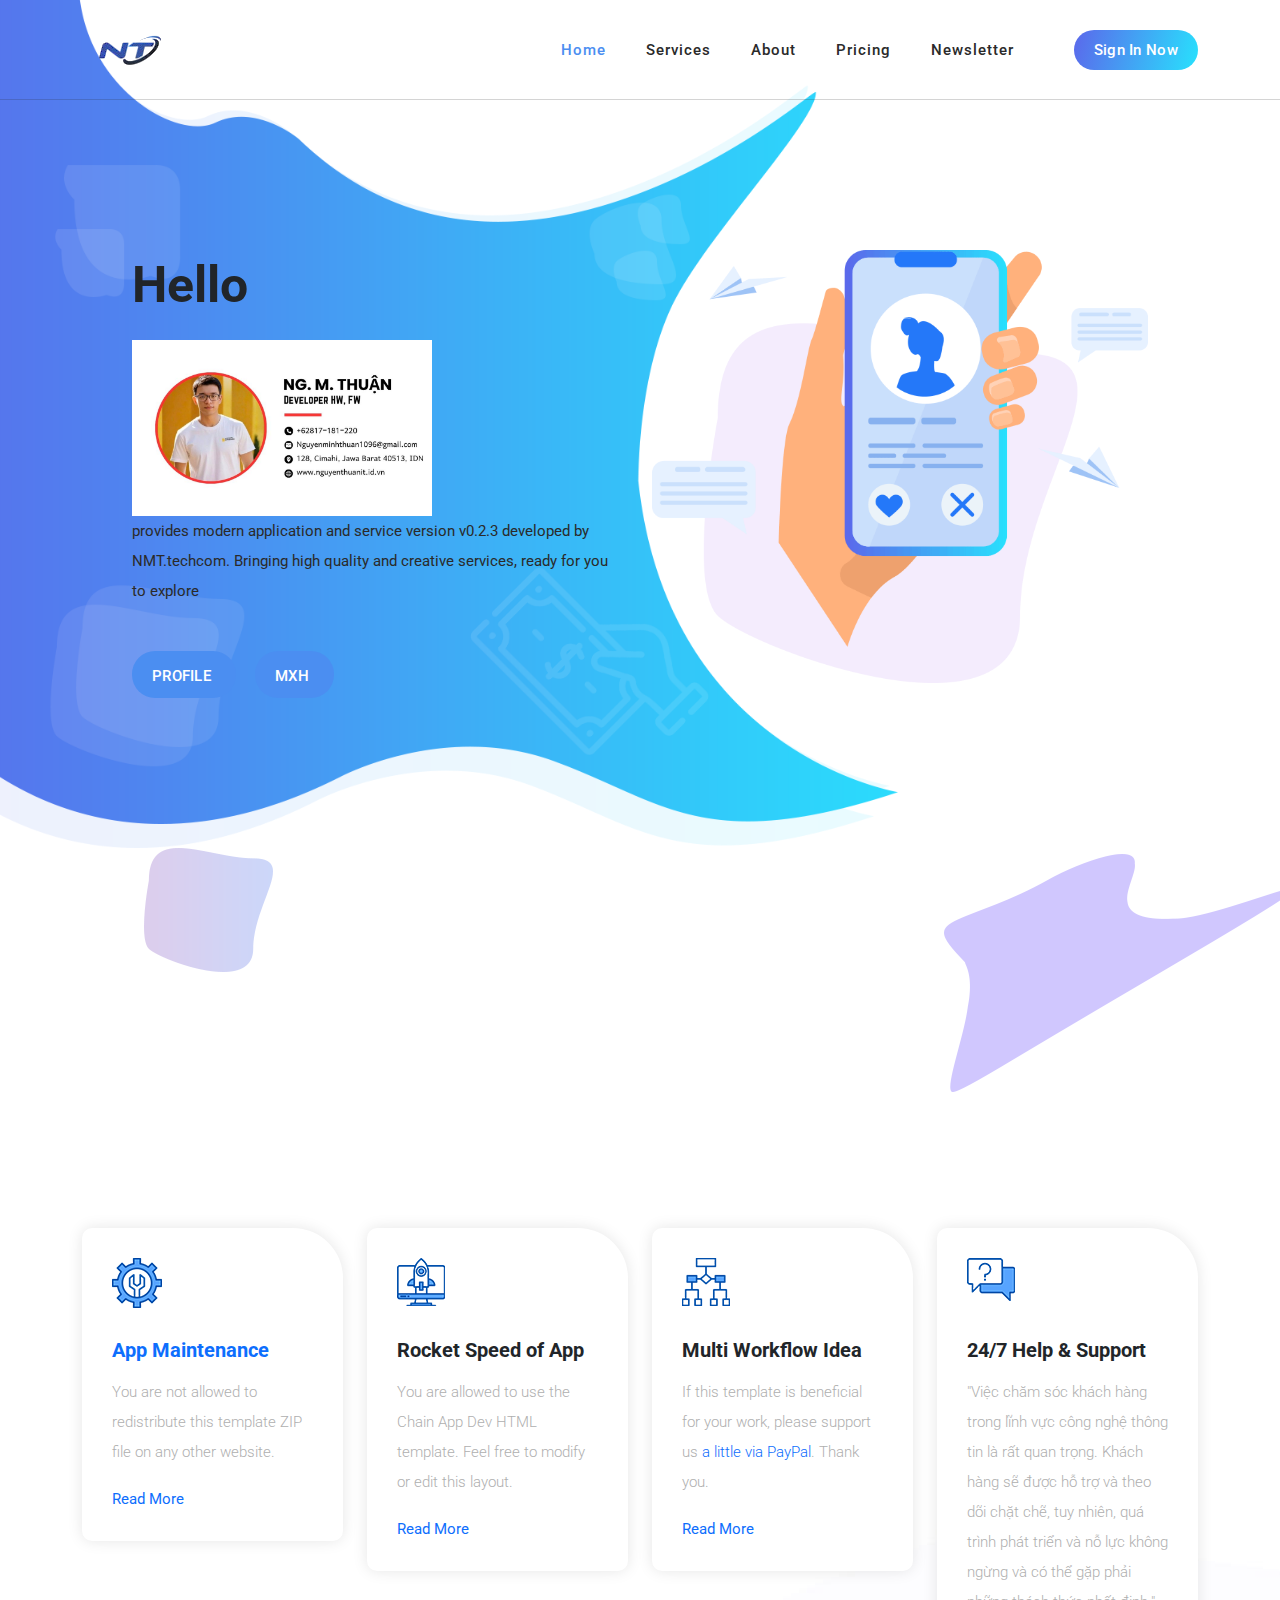
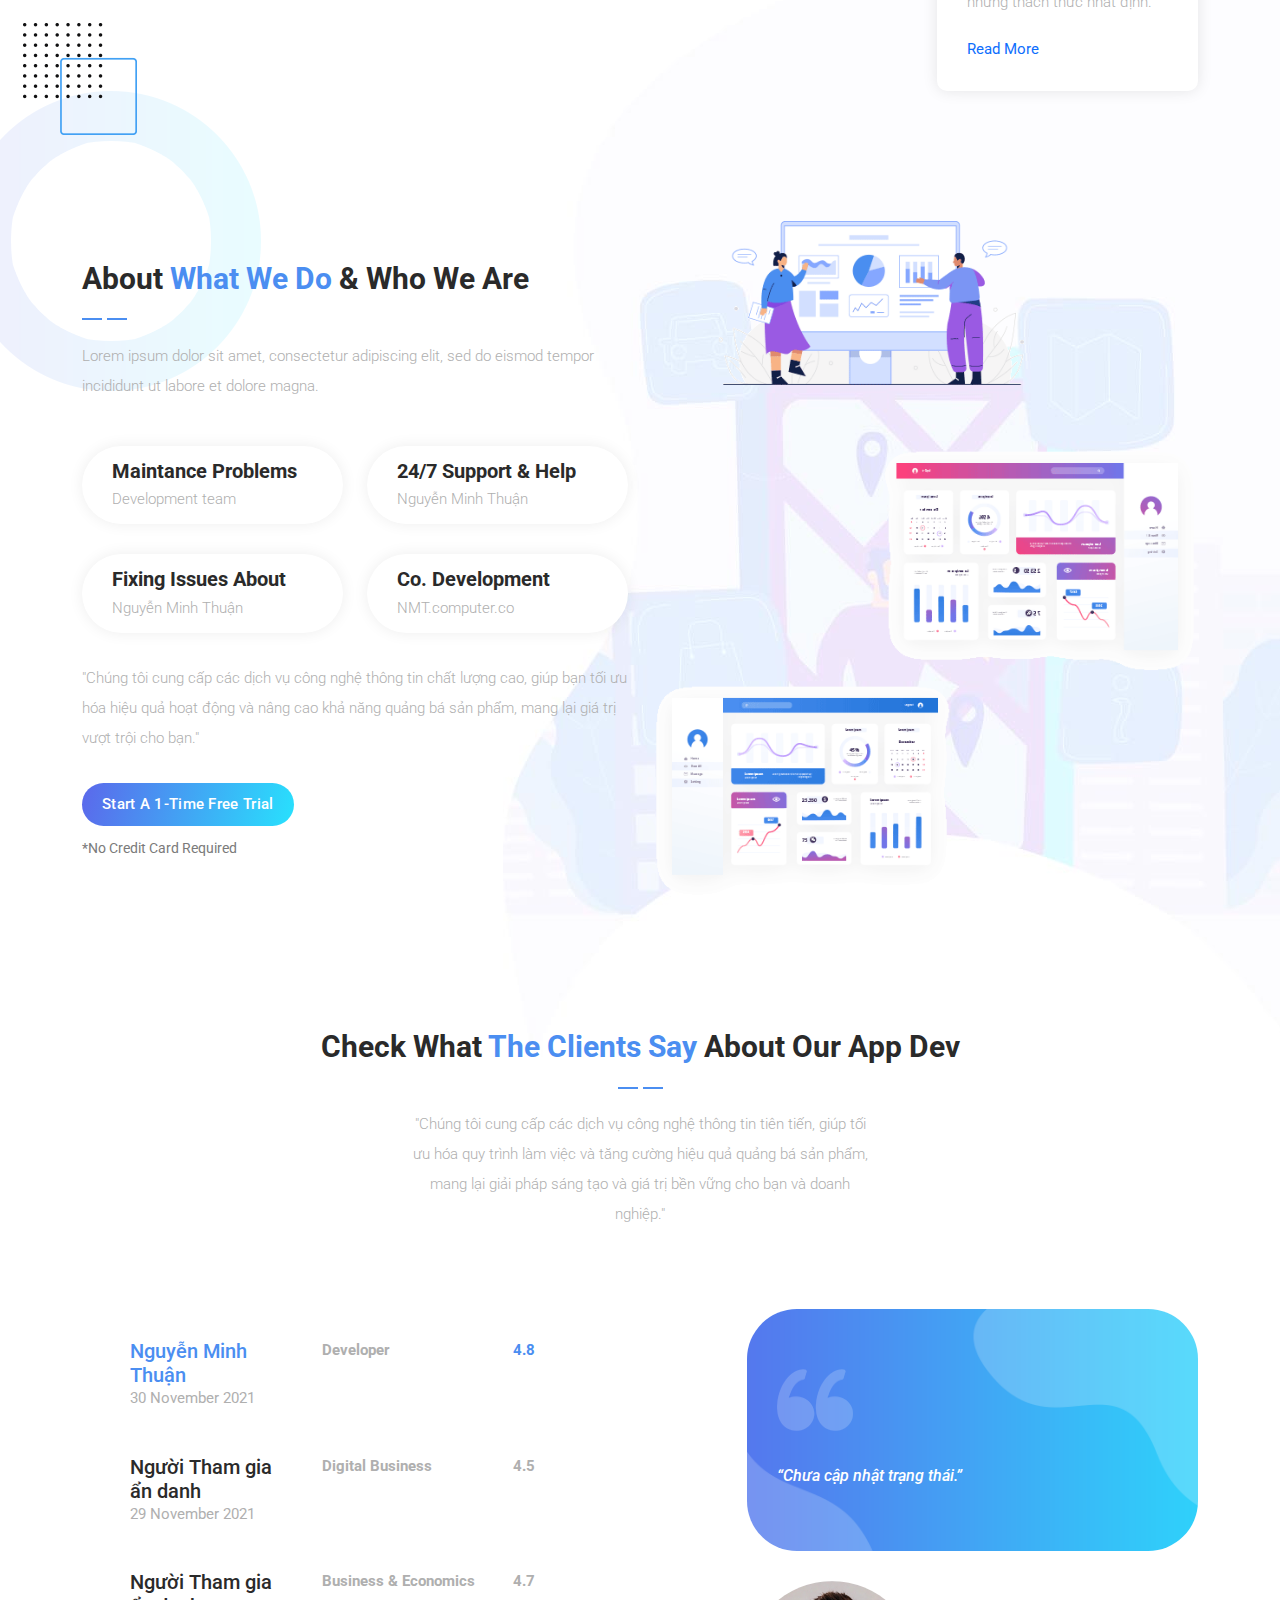
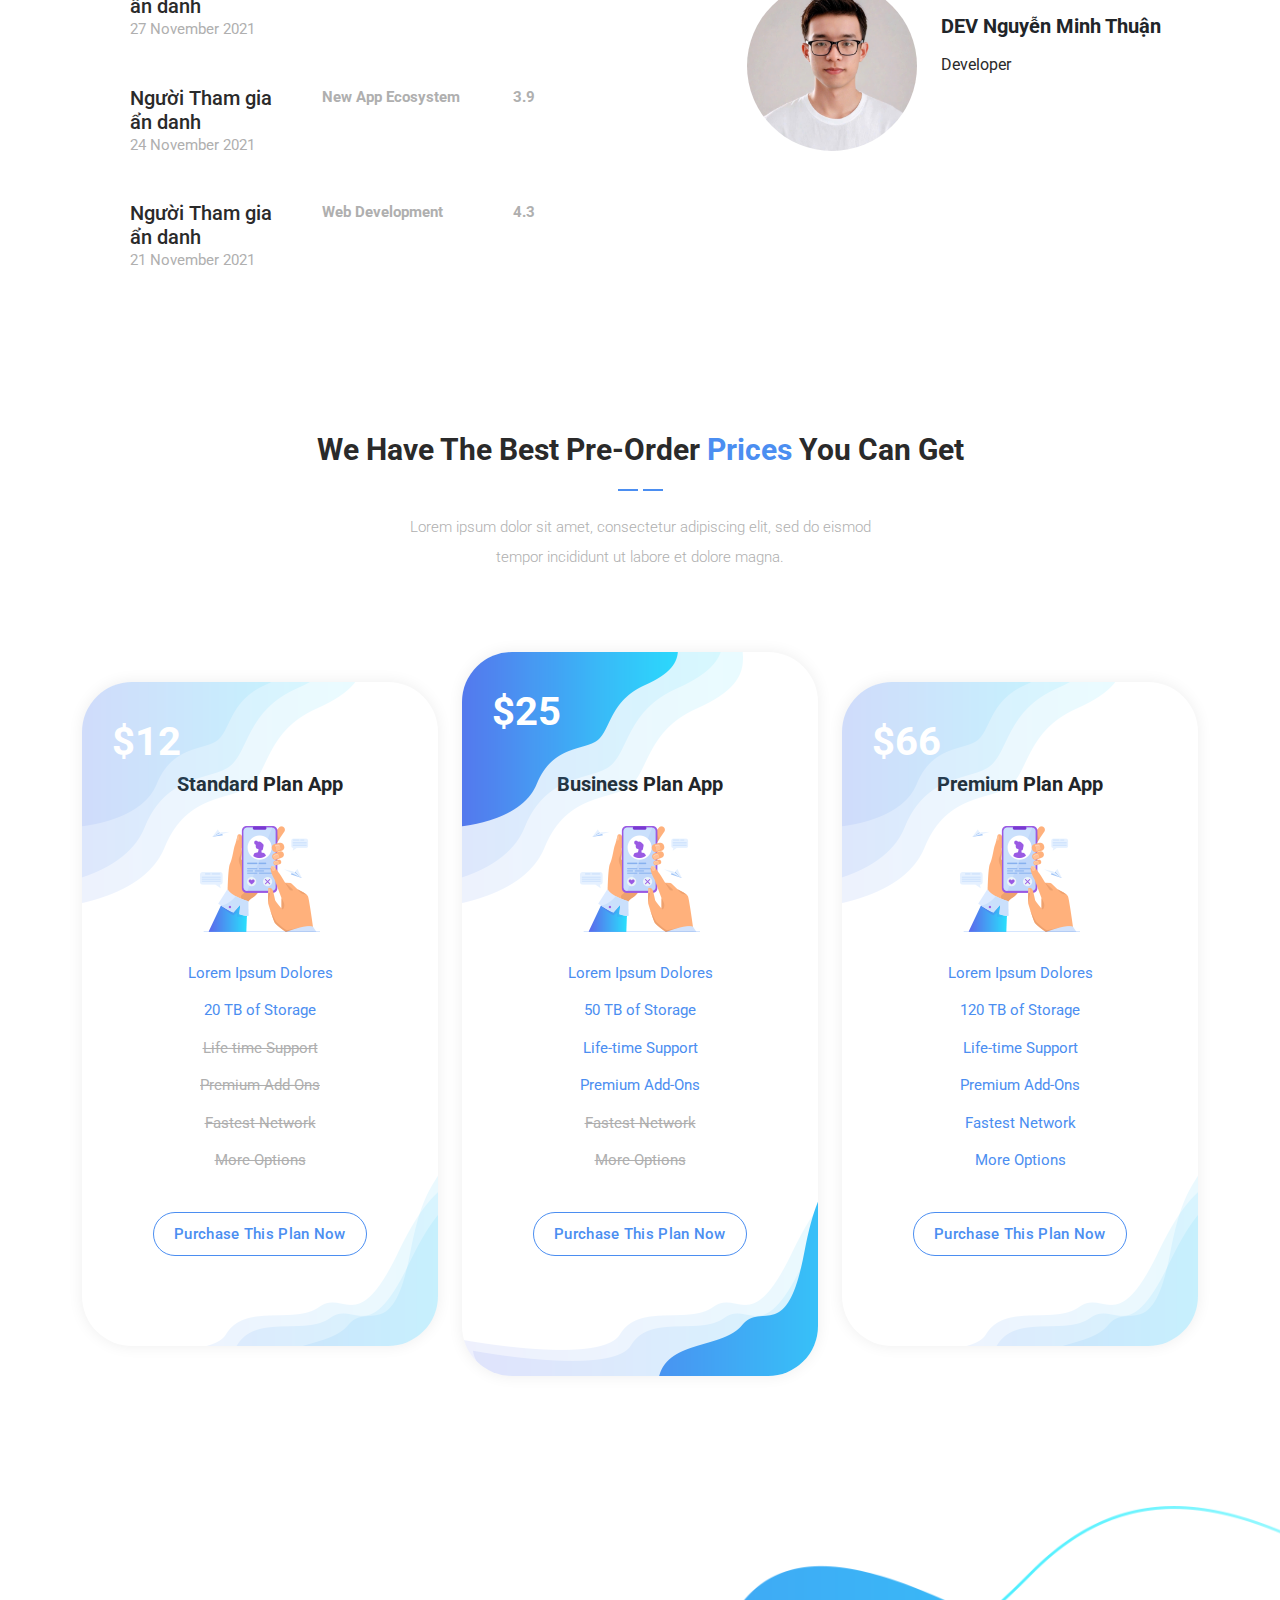
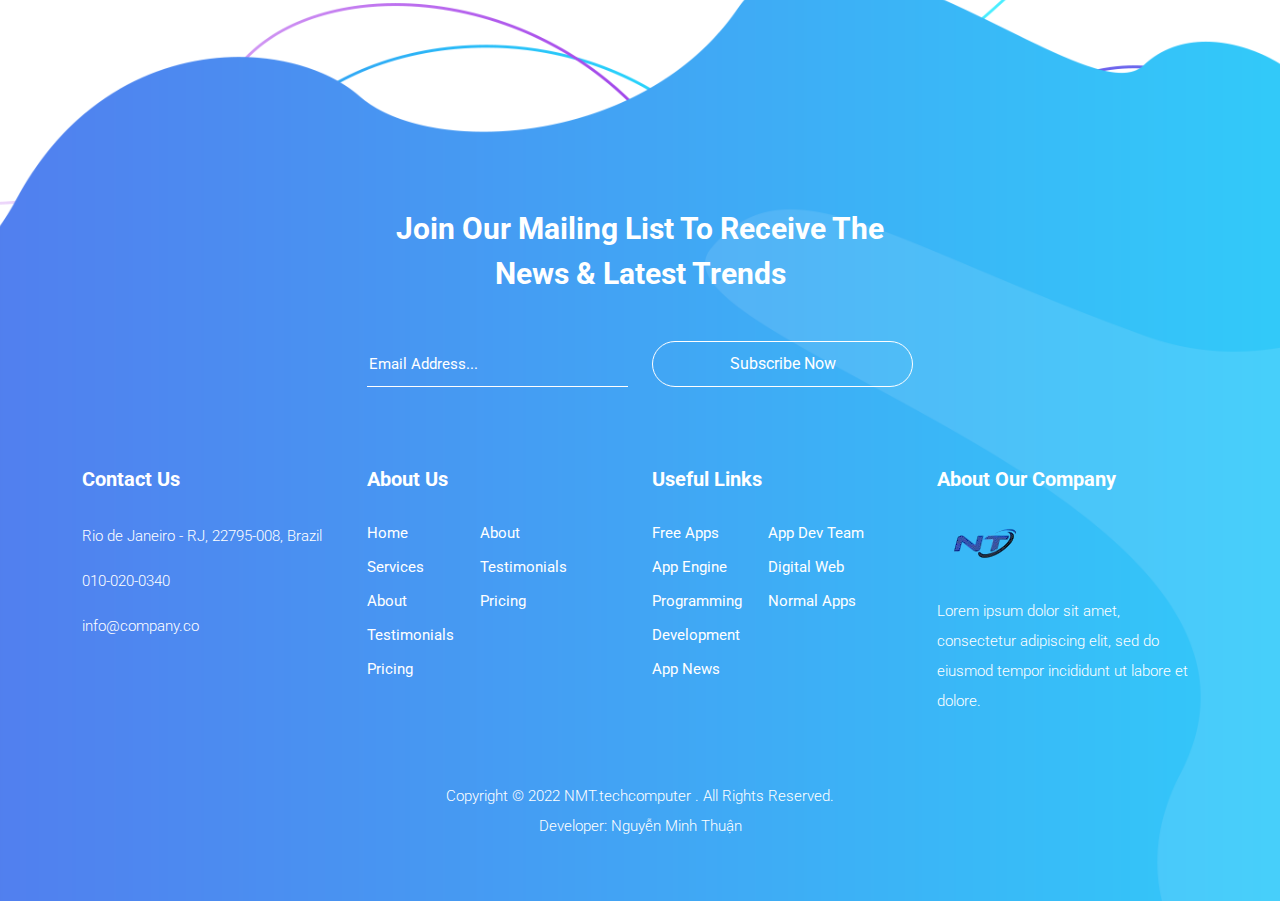
==== commit 7c3231ee: "\index.html" ====
--- a/index.html
+++ b/index.html
@@ -155,7 +155,7 @@
           <div class="section-heading  wow fadeInDown" data-wow-duration="1s" data-wow-delay="0.5s">
             <h4>Amazing <em>Services &amp; Features</em> for you</h4>
             <img src="assets/images/heading-line-dec.png" alt="">
-            <p>Nếu bạn cần dịch vụ tuyệt vời nhất cho cá nhân và doanh nghiệp của mình, vui lòng truy cập Website <a rel="nofollow" href="https://www.toocss.com/" target="_blank"> Nguyenthuanit.</a> truy cập trang <a href="https://www.nguyenthuanit.id.vn/" target="_parent">để biết thêm thông tin.</p>
+            <p>Nếu bạn cần dịch vụ tuyệt vời nhất cho cá nhân và doanh nghiệp của mình, vui lòng truy cập Website <a rel="nofollow" href="https://www.nguyenthuanit.id.vn/" target="_blank"> Nguyenthuanit.</a> xem thêm về dịch vụ và để biết thêm thông tin <a href="https://www.nguyenthuanit.id.vn/" target="_parent">thông tin.</p>
           </div>
         </div>
       </div>
@@ -196,7 +196,7 @@
           <div class="service-item fourth-service">
             <div class="icon"></div>
             <h4>24/7 Help &amp; Support</h4>
-            <p>Lorem ipsum dolor consectetur adipiscing elit sedder williamsburg photo booth quinoa and fashion axe.</p>
+            <p>"Việc chăm sóc khách hàng trong lĩnh vực công nghệ thông tin là rất quan trọng. Khách hàng sẽ được hỗ trợ và theo dõi chặt chẽ, tuy nhiên, quá trình phát triển và nỗ lực không ngừng và có thể gặp phải những thách thức nhất định."</p>
             <div class="text-button">
               <a href="#">Read More <i class="fa fa-arrow-right"></i></a>
             </div>
@@ -219,31 +219,31 @@
             <div class="col-lg-6">
               <div class="box-item">
                 <h4><a href="#">Maintance Problems</a></h4>
-                <p>Lorem Ipsum Text</p>
+                <p>Development team</p>
               </div>
             </div>
             <div class="col-lg-6">
               <div class="box-item">
                 <h4><a href="#">24/7 Support &amp; Help</a></h4>
-                <p>Lorem Ipsum Text</p>
+                <p>Nguyễn Minh Thuận</p>
               </div>
             </div>
             <div class="col-lg-6">
               <div class="box-item">
                 <h4><a href="#">Fixing Issues About</a></h4>
-                <p>Lorem Ipsum Text</p>
+                <p>Nguyễn Minh Thuận</p>
               </div>
             </div>
             <div class="col-lg-6">
               <div class="box-item">
                 <h4><a href="#">Co. Development</a></h4>
-                <p>Lorem Ipsum Text</p>
+                <p>NMT.computer.co</p>
               </div>
             </div>
             <div class="col-lg-12">
-              <p>Lorem ipsum dolor sit amet, consectetur adipiscing elit, sed do eismod tempor idunte ut labore et dolore adipiscing  magna.</p>
+              <p>"Chúng tôi cung cấp các dịch vụ công nghệ thông tin chất lượng cao, giúp bạn tối ưu hóa hiệu quả hoạt động và nâng cao khả năng quảng bá sản phẩm, mang lại giá trị vượt trội cho bạn."</p>
               <div class="gradient-button">
-                <a href="#">Start 14-Day Free Trial</a>
+                <a href="#">Start a 1-time free trial</a>
               </div>
               <span>*No Credit Card Required</span>
             </div>
@@ -265,7 +265,7 @@
           <div class="section-heading">
             <h4>Check What <em>The Clients Say</em> About Our App Dev</h4>
             <img src="assets/images/heading-line-dec.png" alt="">
-            <p>Lorem ipsum dolor sit amet, consectetur adipiscing elit, sed do eismod tempor incididunt ut labore et dolore magna.</p>
+            <p>"Chúng tôi cung cấp các dịch vụ công nghệ thông tin tiên tiến, giúp tối ưu hóa quy trình làm việc và tăng cường hiệu quả quảng bá sản phẩm, mang lại giải pháp sáng tạo và giá trị bền vững cho bạn và doanh nghiệp."</p>
           </div>
         </div>
         <div class="col-lg-12">
@@ -299,7 +299,7 @@
                       <div class="thumb">
                         <div class="row">
                           <div class="col-lg-4 col-sm-4 col-12">
-                            <h4>Jake Harris Nyo</h4>
+                            <h4>Người Tham gia ẩn danh</h4>
                             <span class="date">29 November 2021</span>
                           </div>
                           <div class="col-lg-4 col-sm-4 d-none d-sm-block">
@@ -320,7 +320,7 @@
                       <div class="thumb">
                         <div class="row">
                           <div class="col-lg-4 col-sm-4 col-12">
-                            <h4>May Catherina</h4>
+                            <h4>Người Tham gia ẩn danh</h4>
                             <span class="date">27 November 2021</span>
                           </div>
                           <div class="col-lg-4 col-sm-4 d-none d-sm-block">
@@ -341,7 +341,7 @@
                       <div class="thumb">
                         <div class="row">
                           <div class="col-lg-4 col-sm-4 col-12">
-                            <h4>Random User</h4>
+                            <h4>Người Tham gia ẩn danh</h4>
                             <span class="date">24 November 2021</span>
                           </div>
                           <div class="col-lg-4 col-sm-4 d-none d-sm-block">
@@ -362,7 +362,7 @@
                       <div class="thumb">
                         <div class="row">
                           <div class="col-lg-4 col-sm-4 col-12">
-                            <h4>Mark Amber Do</h4>
+                            <h4>Người Tham gia ẩn danh</h4>
                             <span class="date">21 November 2021</span>
                           </div>
                           <div class="col-lg-4 col-sm-4 d-none d-sm-block">
@@ -416,7 +416,7 @@
                               <div class="down-content">
                                 <img src="assets/images/client-image.jpg" alt="">
                                 <div class="right-content">
-                                  <h4>Jake H. Nyo</h4>
+                                  <h4>Người Tham gia ẩn danh</h4>
                                   <span>CTO of Digital Company</span>
                                 </div>
                               </div>
@@ -437,7 +437,7 @@
                               <div class="down-content">
                                 <img src="assets/images/client-image.jpg" alt="">
                                 <div class="right-content">
-                                  <h4>May C.</h4>
+                                  <h4>Người Tham gia ẩn danh</h4>
                                   <span>Founder of Catherina Co.</span>
                                 </div>
                               </div>
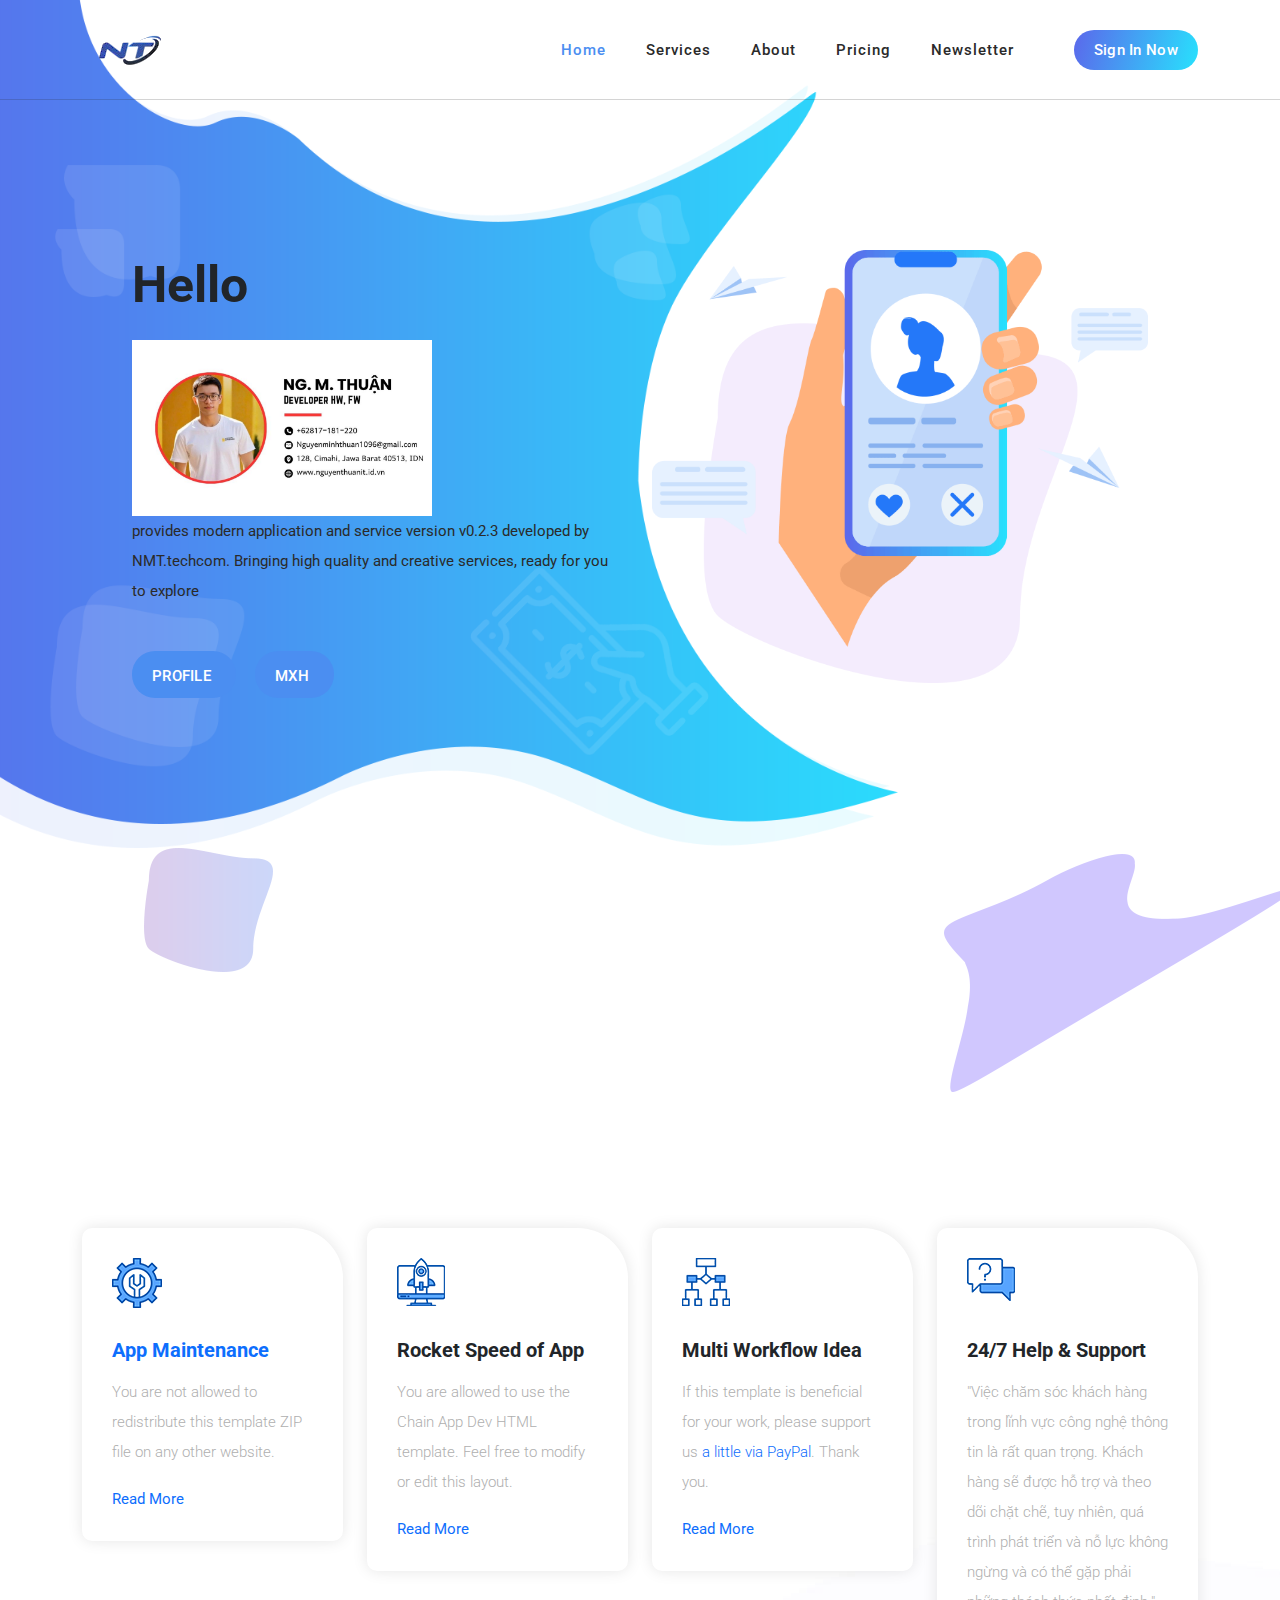
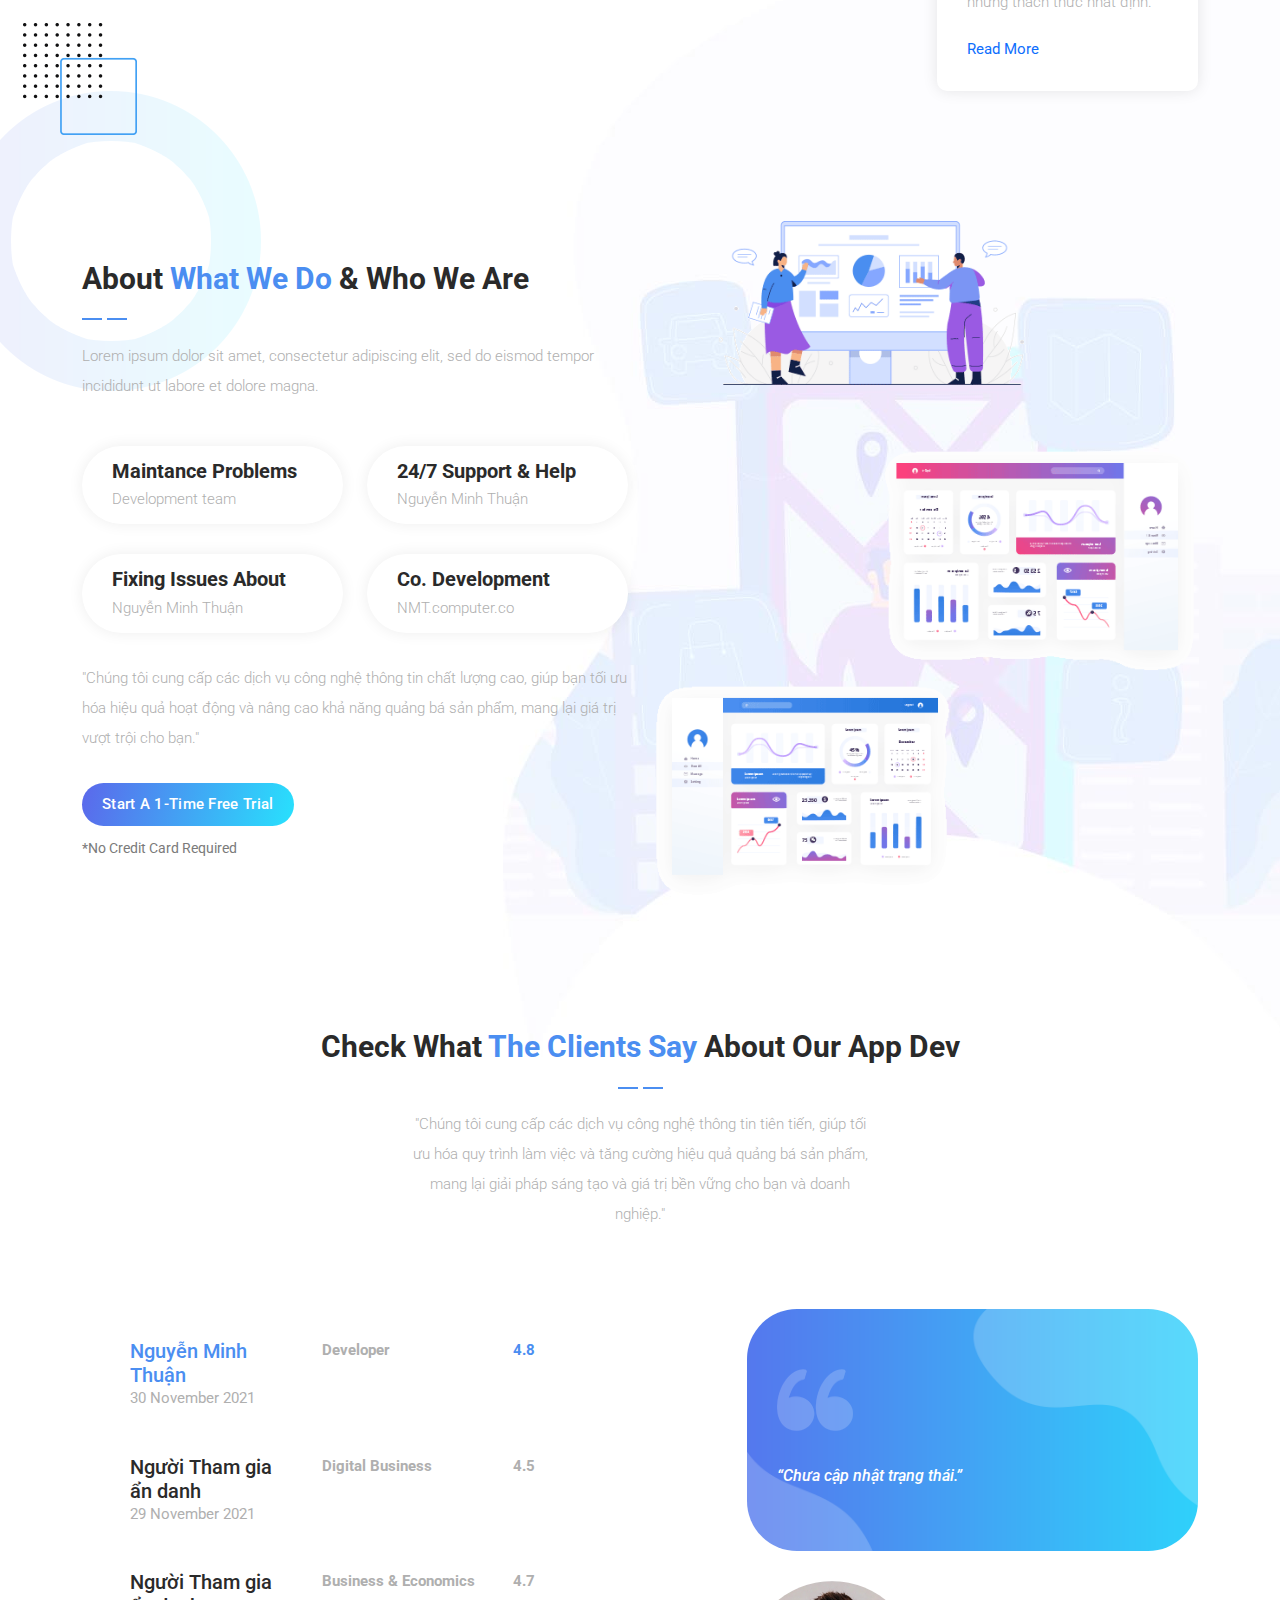
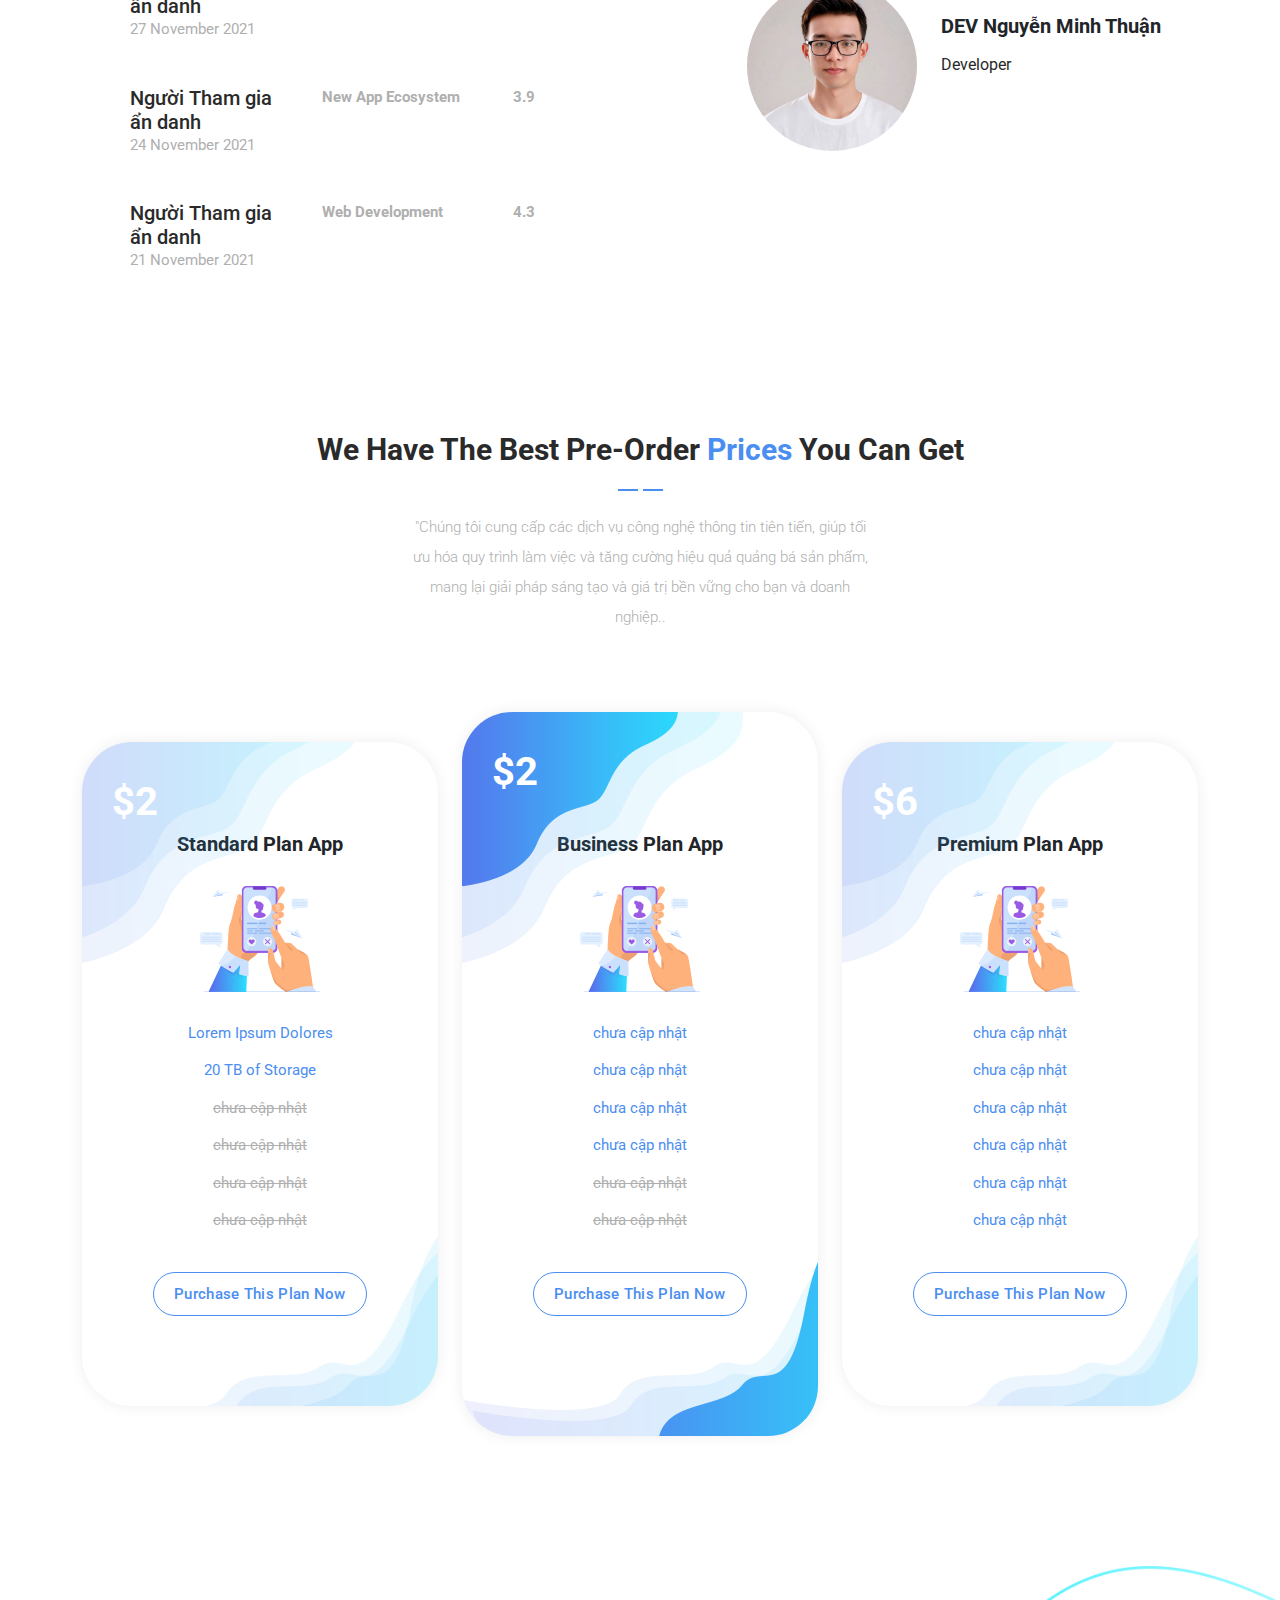
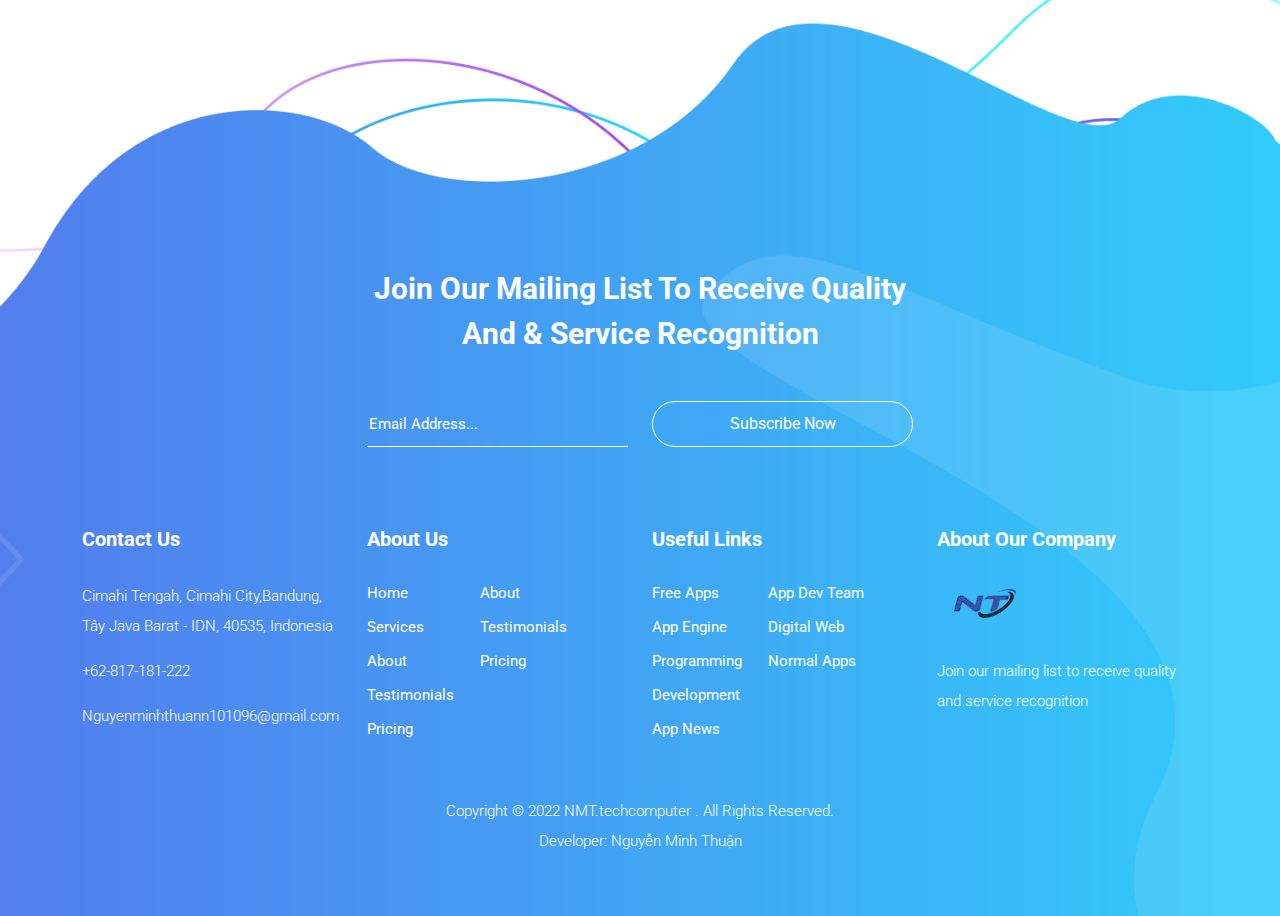
==== commit 6be5ae80: "index.html" ====
--- a/index.html
+++ b/index.html
@@ -458,7 +458,7 @@
                               <div class="down-content">
                                 <img src="assets/images/client-image.jpg" alt="">
                                 <div class="right-content">
-                                  <h4>Random Staff</h4>
+                                  <h4>Người Tham gia ẩn danh</h4>
                                   <span>Manager, Digital Company</span>
                                 </div>
                               </div>
@@ -479,7 +479,7 @@
                               <div class="down-content">
                                 <img src="assets/images/client-image.jpg" alt="">
                                 <div class="right-content">
-                                  <h4>Mark Am</h4>
+                                  <h4>Người Tham gia ẩn danh</h4>
                                   <span>CTO, Amber Do Company</span>
                                 </div>
                               </div>
@@ -505,12 +505,12 @@
           <div class="section-heading">
             <h4>We Have The Best Pre-Order <em>Prices</em> You Can Get</h4>
             <img src="assets/images/heading-line-dec.png" alt="">
-            <p>Lorem ipsum dolor sit amet, consectetur adipiscing elit, sed do eismod tempor incididunt ut labore et dolore magna.</p>
+            <p>"Chúng tôi cung cấp các dịch vụ công nghệ thông tin tiên tiến, giúp tối ưu hóa quy trình làm việc và tăng cường hiệu quả quảng bá sản phẩm, mang lại giải pháp sáng tạo và giá trị bền vững cho bạn và doanh nghiệp..</p>
           </div>
         </div>
         <div class="col-lg-4">
           <div class="pricing-item-regular">
-            <span class="price">$12</span>
+            <span class="price">$2</span>
             <h4>Standard Plan App</h4>
             <div class="icon">
               <img src="assets/images/pricing-table-01.png" alt="">
@@ -518,10 +518,10 @@
             <ul>
               <li>Lorem Ipsum Dolores</li>
               <li>20 TB of Storage</li>
-              <li class="non-function">Life-time Support</li>
-              <li class="non-function">Premium Add-Ons</li>
-              <li class="non-function">Fastest Network</li>
-              <li class="non-function">More Options</li>
+              <li class="non-function">chưa cập nhật</li>
+              <li class="non-function">chưa cập nhật</li>
+              <li class="non-function">chưa cập nhật</li>
+              <li class="non-function">chưa cập nhật</li>
             </ul>
             <div class="border-button">
               <a href="#">Purchase This Plan Now</a>
@@ -530,18 +530,18 @@
         </div>
         <div class="col-lg-4">
           <div class="pricing-item-pro">
-            <span class="price">$25</span>
+            <span class="price">$2</span>
             <h4>Business Plan App</h4>
             <div class="icon">
               <img src="assets/images/pricing-table-01.png" alt="">
             </div>
             <ul>
-              <li>Lorem Ipsum Dolores</li>
-              <li>50 TB of Storage</li>
-              <li>Life-time Support</li>
-              <li>Premium Add-Ons</li>
-              <li class="non-function">Fastest Network</li>
-              <li class="non-function">More Options</li>
+              <li>chưa cập nhật</li>
+              <li>chưa cập nhật</li>
+              <li>chưa cập nhật</li>
+              <li>chưa cập nhật</li>
+              <li class="non-function">chưa cập nhật</li>
+              <li class="non-function">chưa cập nhật</li>
             </ul>
             <div class="border-button">
               <a href="#">Purchase This Plan Now</a>
@@ -550,18 +550,18 @@
         </div>
         <div class="col-lg-4">
           <div class="pricing-item-regular">
-            <span class="price">$66</span>
+            <span class="price">$6</span>
             <h4>Premium Plan App</h4>
             <div class="icon">
               <img src="assets/images/pricing-table-01.png" alt="">
             </div>
             <ul>
-              <li>Lorem Ipsum Dolores</li>
-              <li>120 TB of Storage</li>
-              <li>Life-time Support</li>
-              <li>Premium Add-Ons</li>
-              <li>Fastest Network</li>
-              <li>More Options</li>
+              <li>chưa cập nhật</li>
+              <li>chưa cập nhật</li>
+              <li>chưa cập nhật</li>
+              <li>chưa cập nhật</li>
+              <li>chưa cập nhật</li>
+              <li>chưa cập nhật</li>
             </ul>
             <div class="border-button">
               <a href="#">Purchase This Plan Now</a>
@@ -577,7 +577,7 @@
       <div class="row">
         <div class="col-lg-8 offset-lg-2">
           <div class="section-heading">
-            <h4>Join our mailing list to receive the news &amp; latest trends</h4>
+            <h4>Join our mailing list to receive quality and &amp; service recognition</h4>
           </div>
         </div>
         <div class="col-lg-6 offset-lg-3">
@@ -601,9 +601,9 @@
         <div class="col-lg-3">
           <div class="footer-widget">
             <h4>Contact Us</h4>
-            <p>Rio de Janeiro - RJ, 22795-008, Brazil</p>
-            <p><a href="#">010-020-0340</a></p>
-            <p><a href="#">info@company.co</a></p>
+            <p>Cimahi Tengah, Cimahi City,Bandung, Tây Java Barat - IDN, 40535, Indonesia</p>
+            <p><a href="#">+62-817-181-222</a></p>
+            <p><a href="#">Nguyenminhthuann101096@gmail.com</a></p>
           </div>
         </div>
         <div class="col-lg-3">
@@ -646,7 +646,7 @@
             <div class="logo">
               <img src="assets/images/white-logo.png" alt="">
             </div>
-            <p>Lorem ipsum dolor sit amet, consectetur adipiscing elit, sed do eiusmod tempor incididunt ut labore et dolore.</p>
+            <p>Join our mailing list to receive quality and service recognition</p>
           </div>
         </div>
         <div class="col-lg-12">
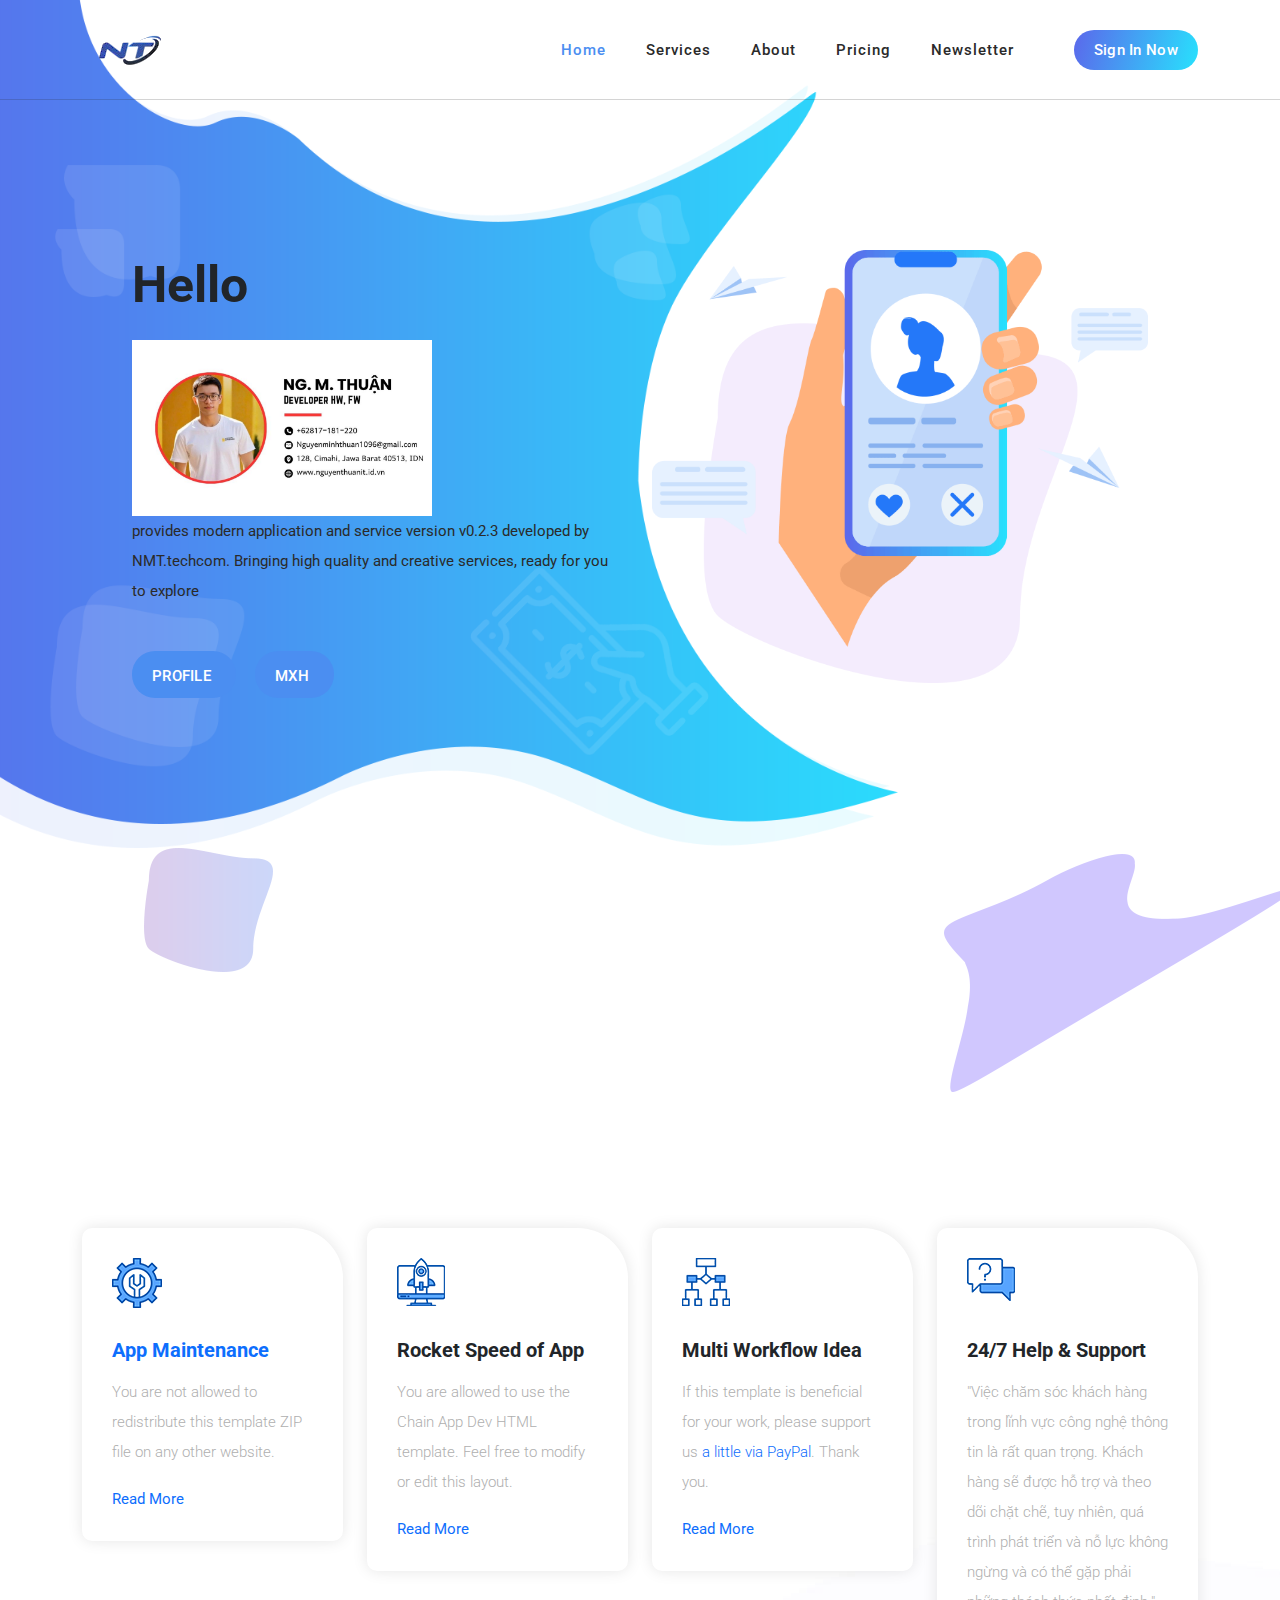
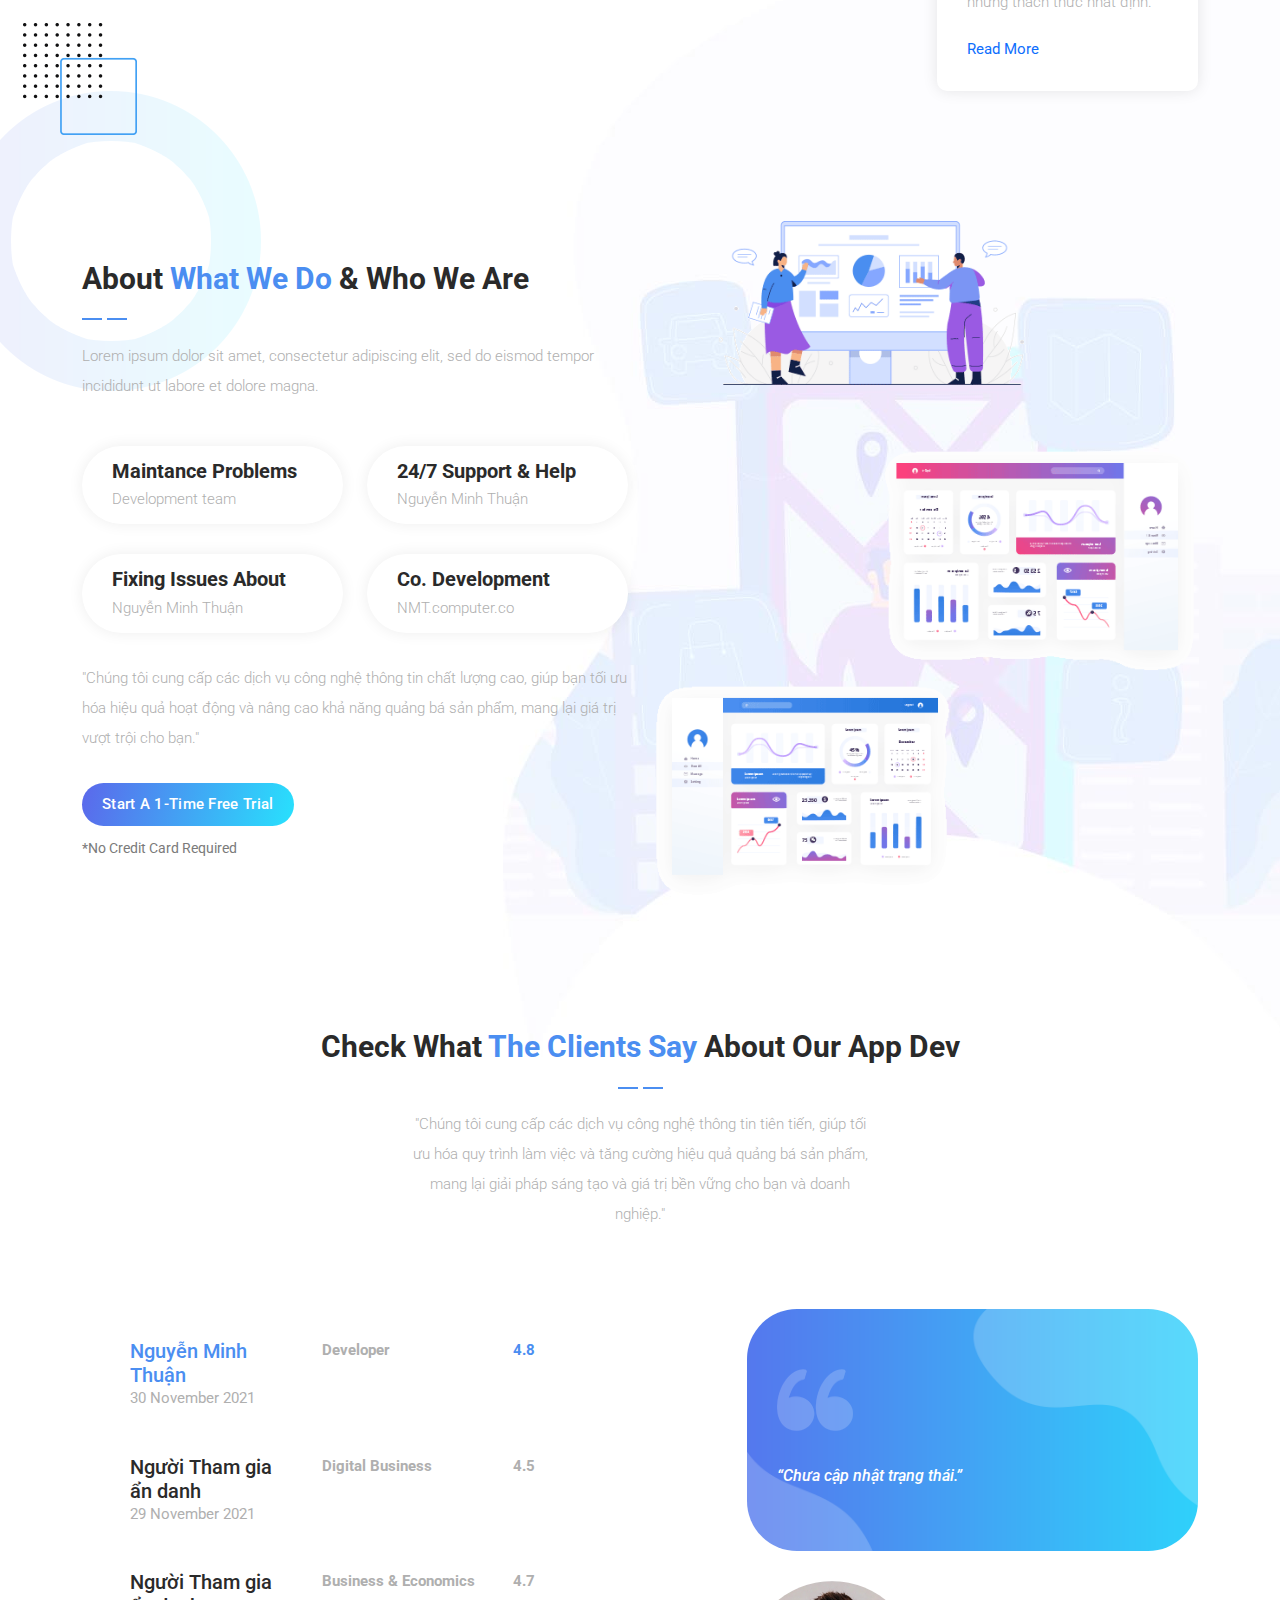
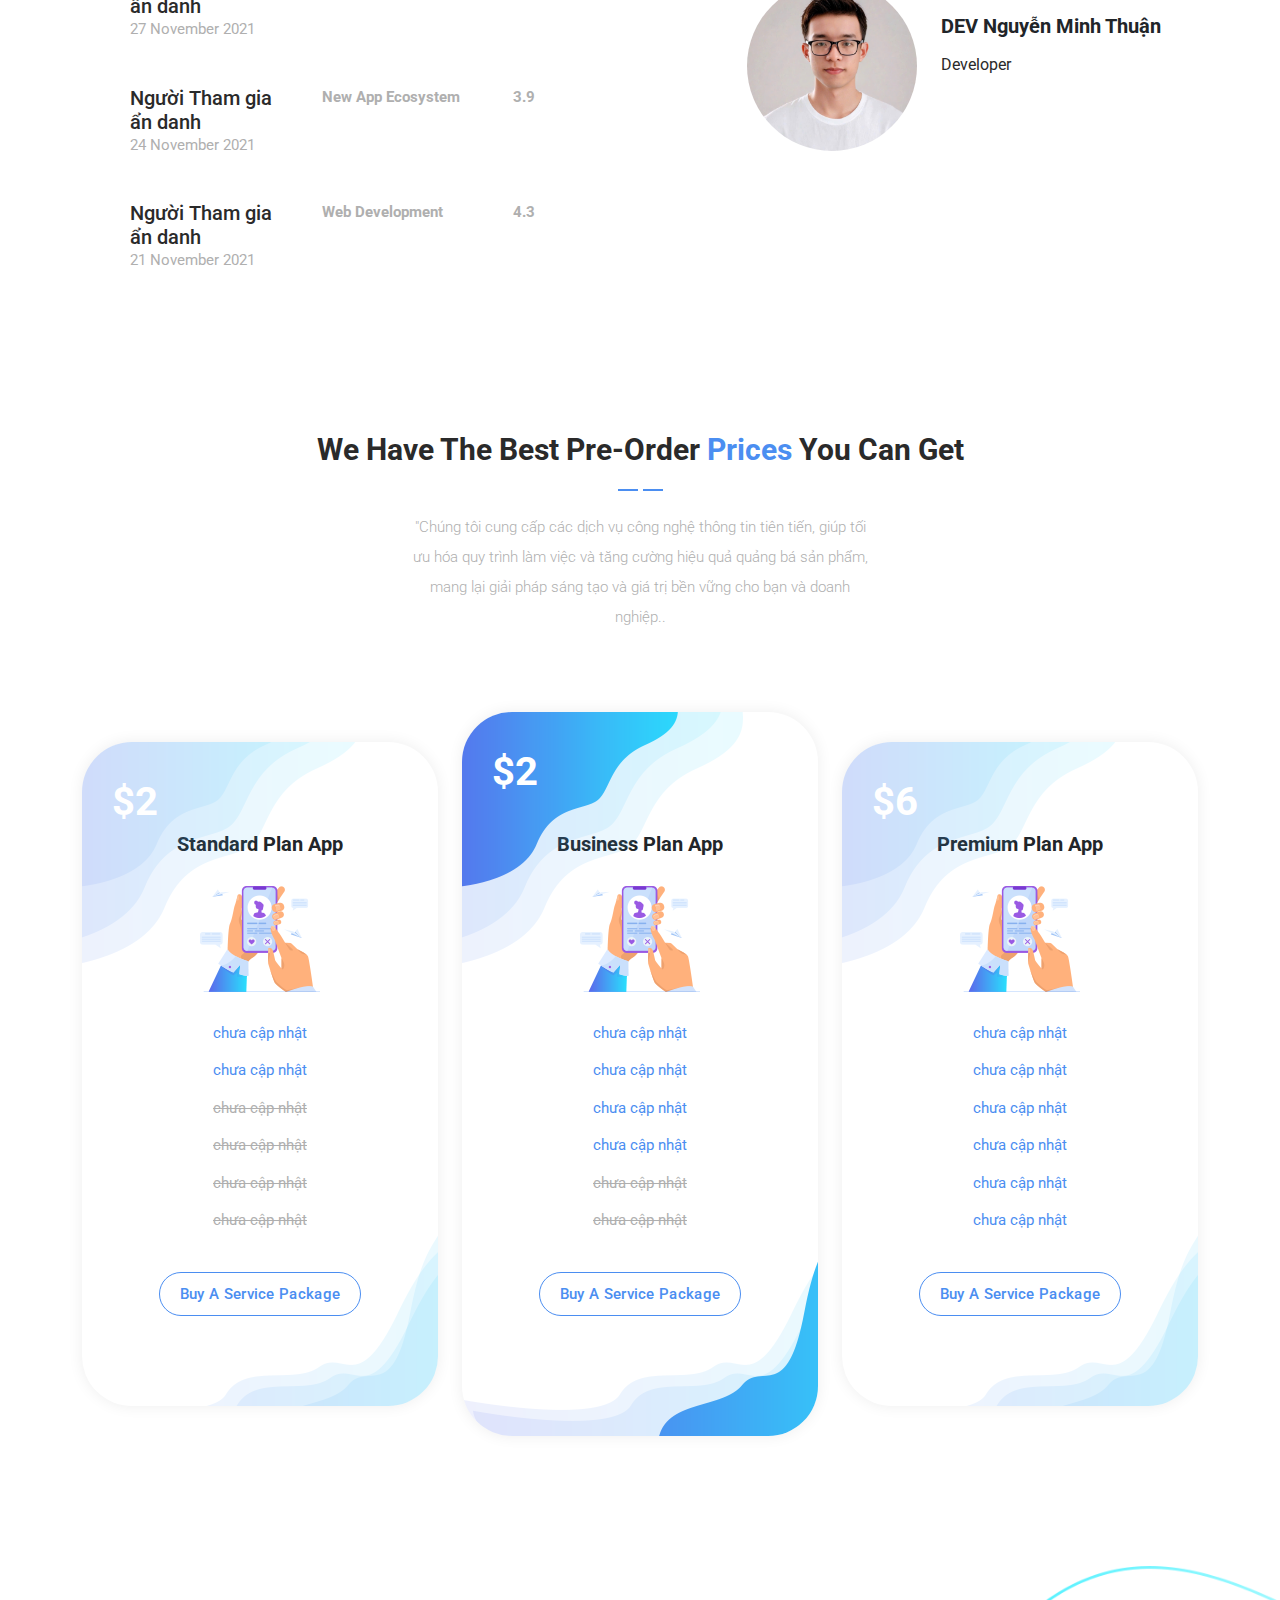
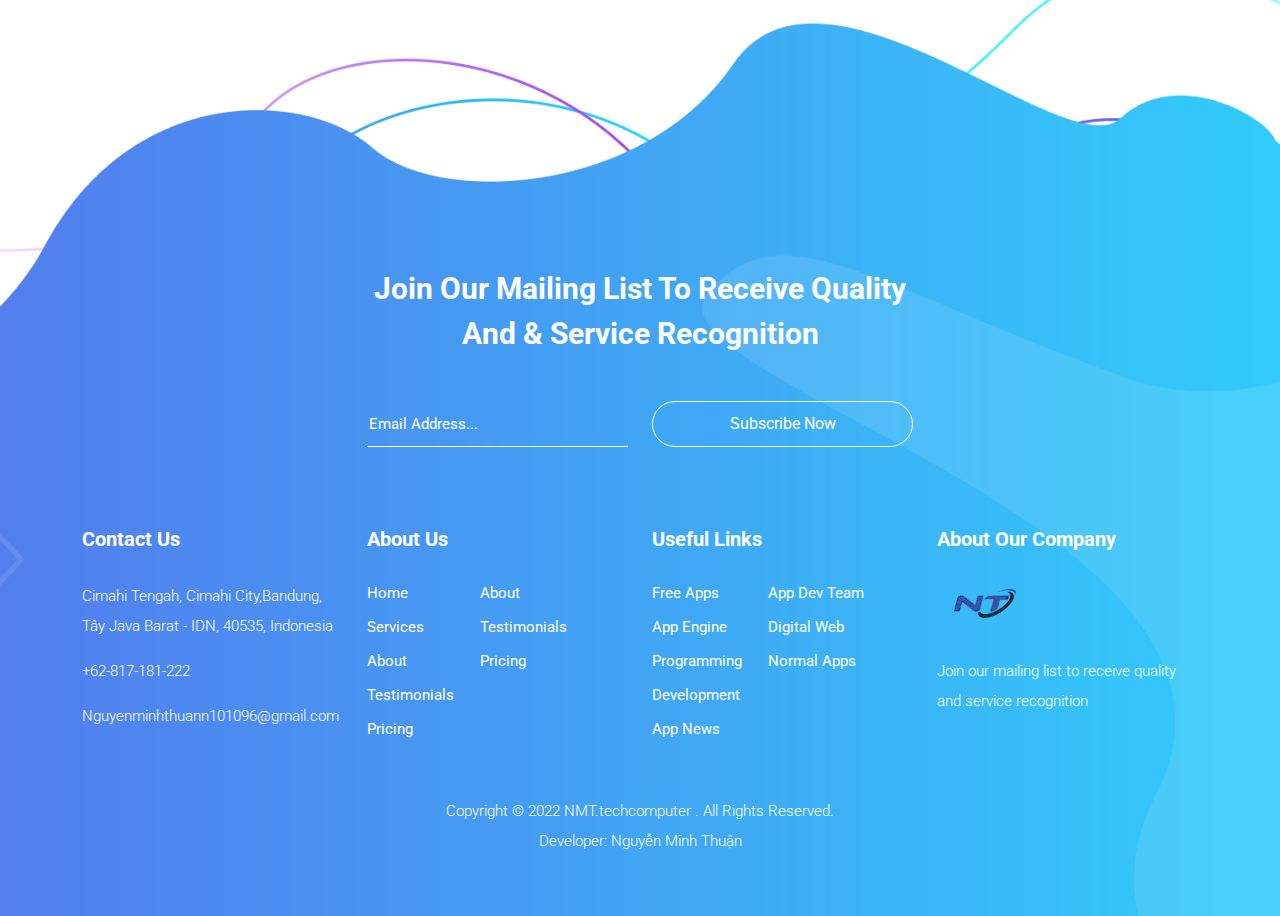
==== commit b049ff55: "index.html" ====
--- a/index.html
+++ b/index.html
@@ -516,15 +516,15 @@
               <img src="assets/images/pricing-table-01.png" alt="">
             </div>
             <ul>
-              <li>Lorem Ipsum Dolores</li>
-              <li>20 TB of Storage</li>
+              <li>chưa cập nhật</li>
+              <li>chưa cập nhật</li>
               <li class="non-function">chưa cập nhật</li>
               <li class="non-function">chưa cập nhật</li>
               <li class="non-function">chưa cập nhật</li>
               <li class="non-function">chưa cập nhật</li>
             </ul>
             <div class="border-button">
-              <a href="#">Purchase This Plan Now</a>
+              <a href="#">Buy a service package</a>
             </div>
           </div>
         </div>
@@ -544,7 +544,7 @@
               <li class="non-function">chưa cập nhật</li>
             </ul>
             <div class="border-button">
-              <a href="#">Purchase This Plan Now</a>
+              <a href="#">Buy a service package</a>
             </div>
           </div>
         </div>
@@ -564,7 +564,7 @@
               <li>chưa cập nhật</li>
             </ul>
             <div class="border-button">
-              <a href="#">Purchase This Plan Now</a>
+              <a href="#">Buy a service package</a>
             </div>
           </div>
         </div>
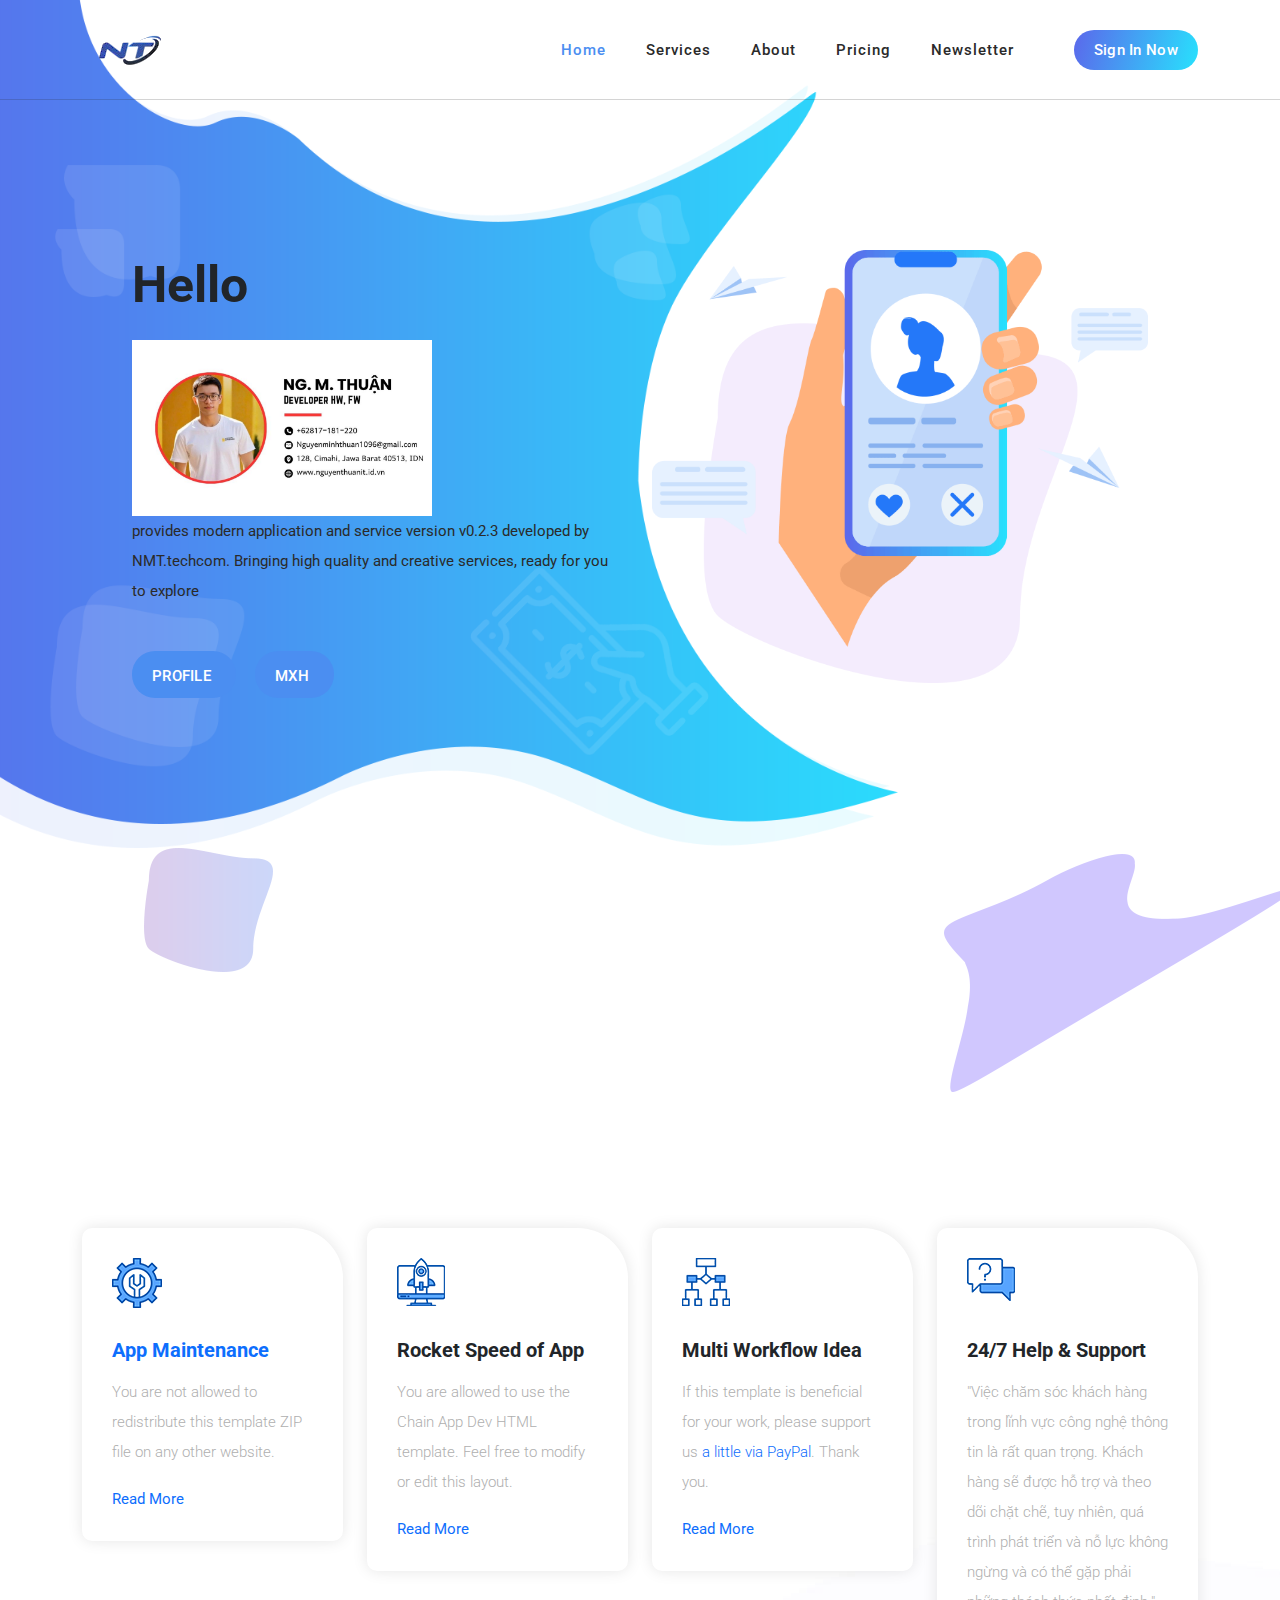
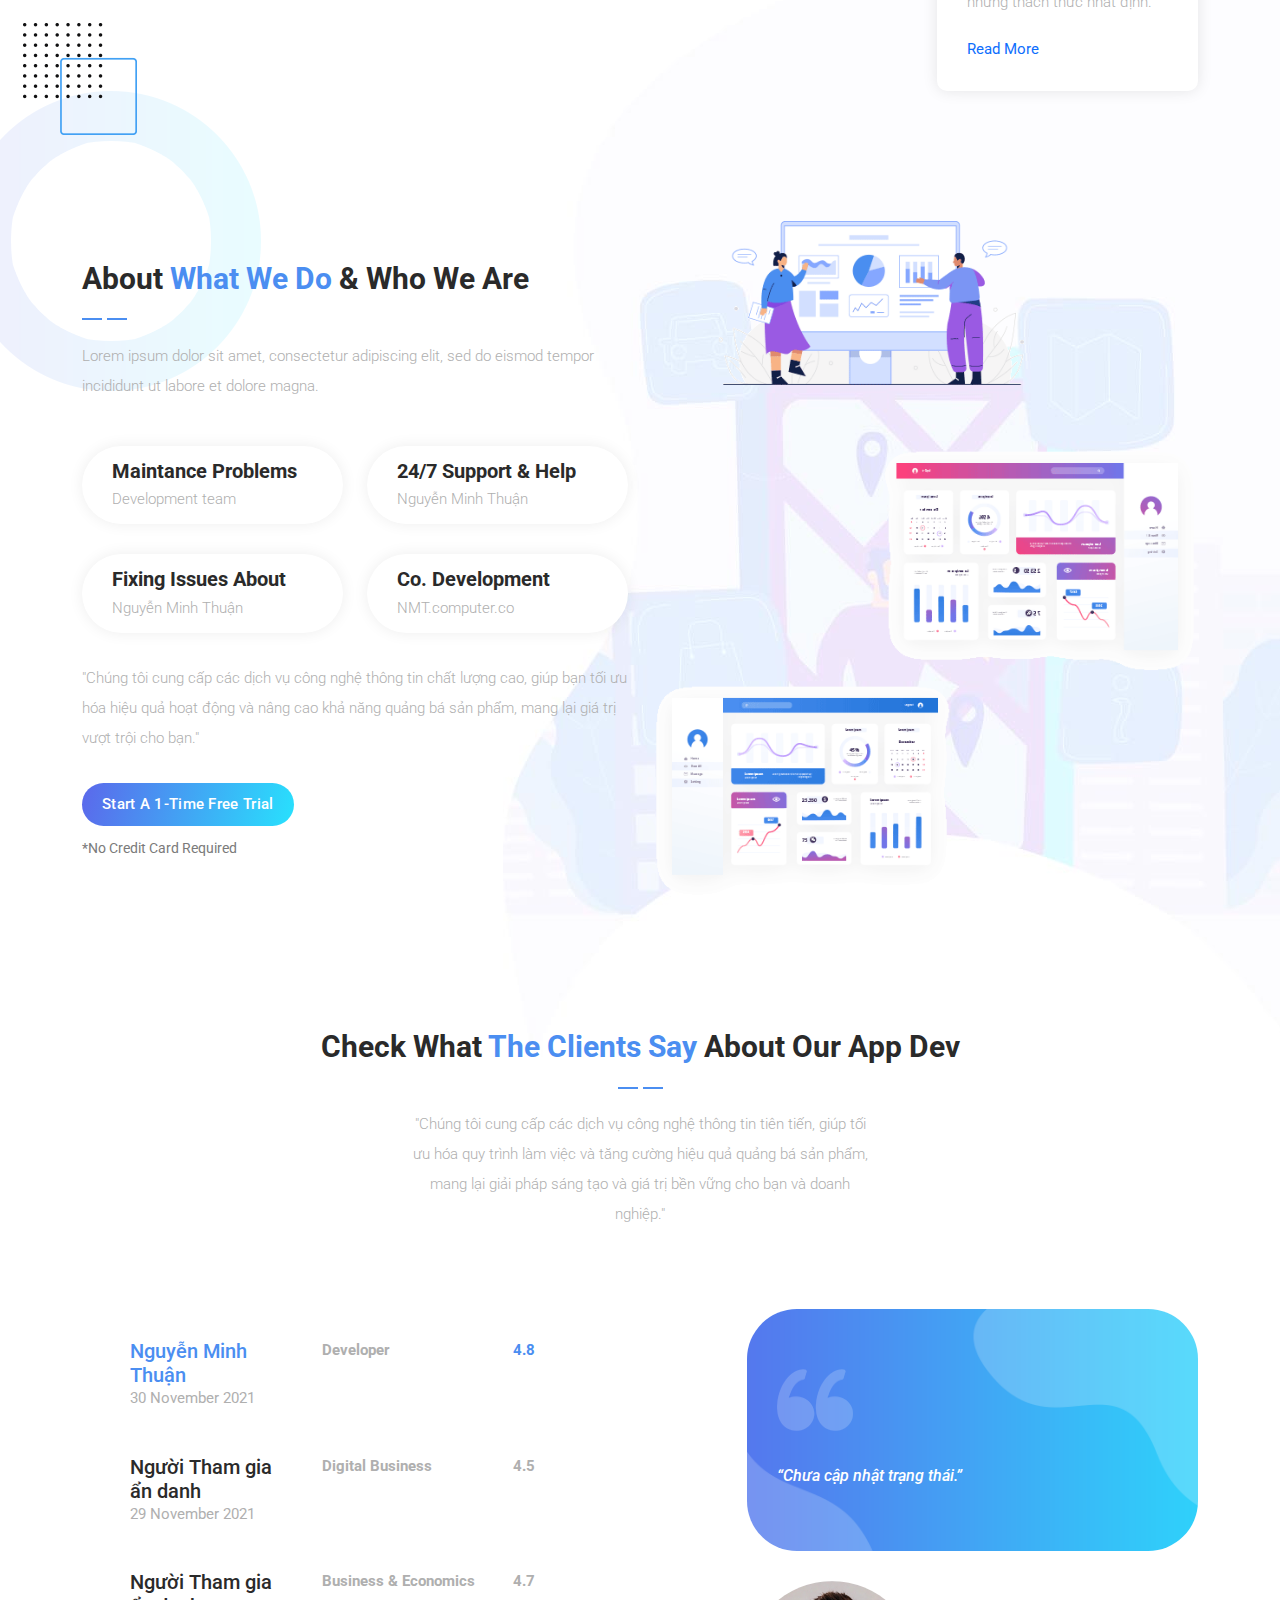
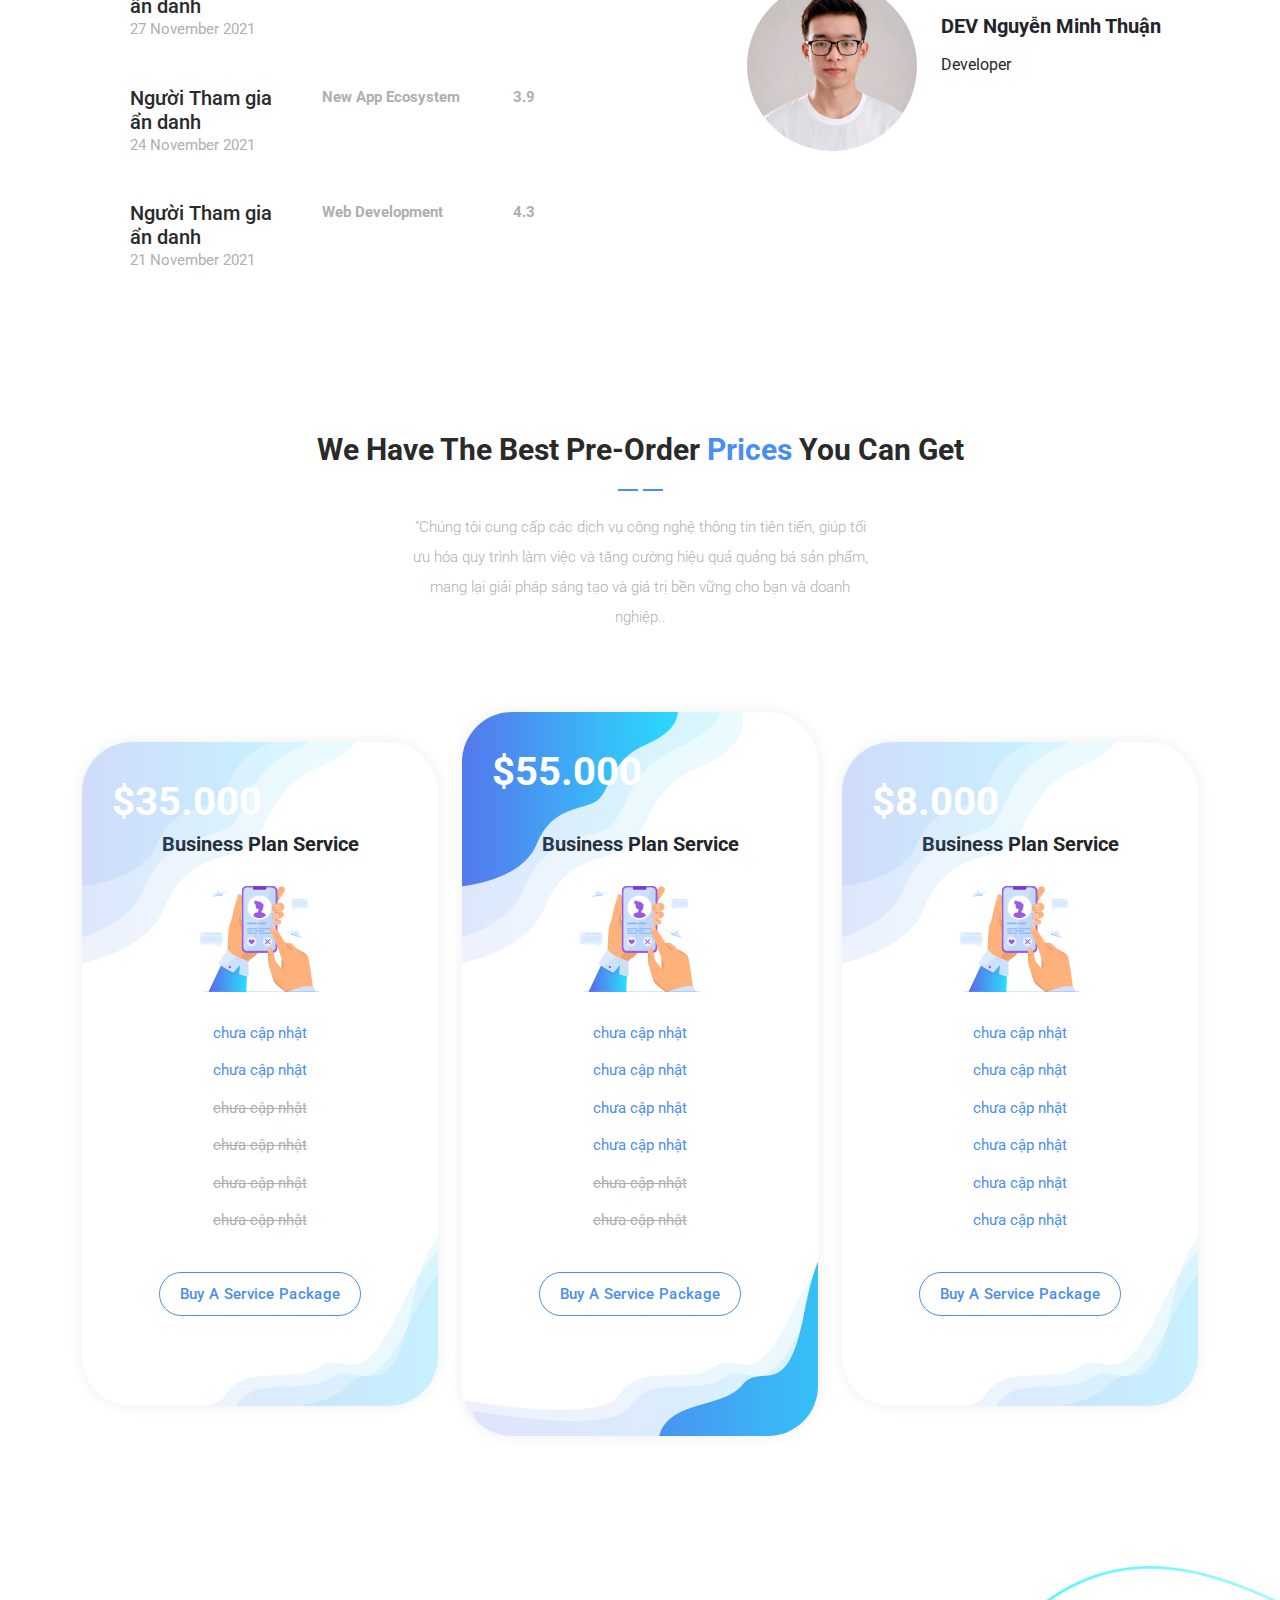
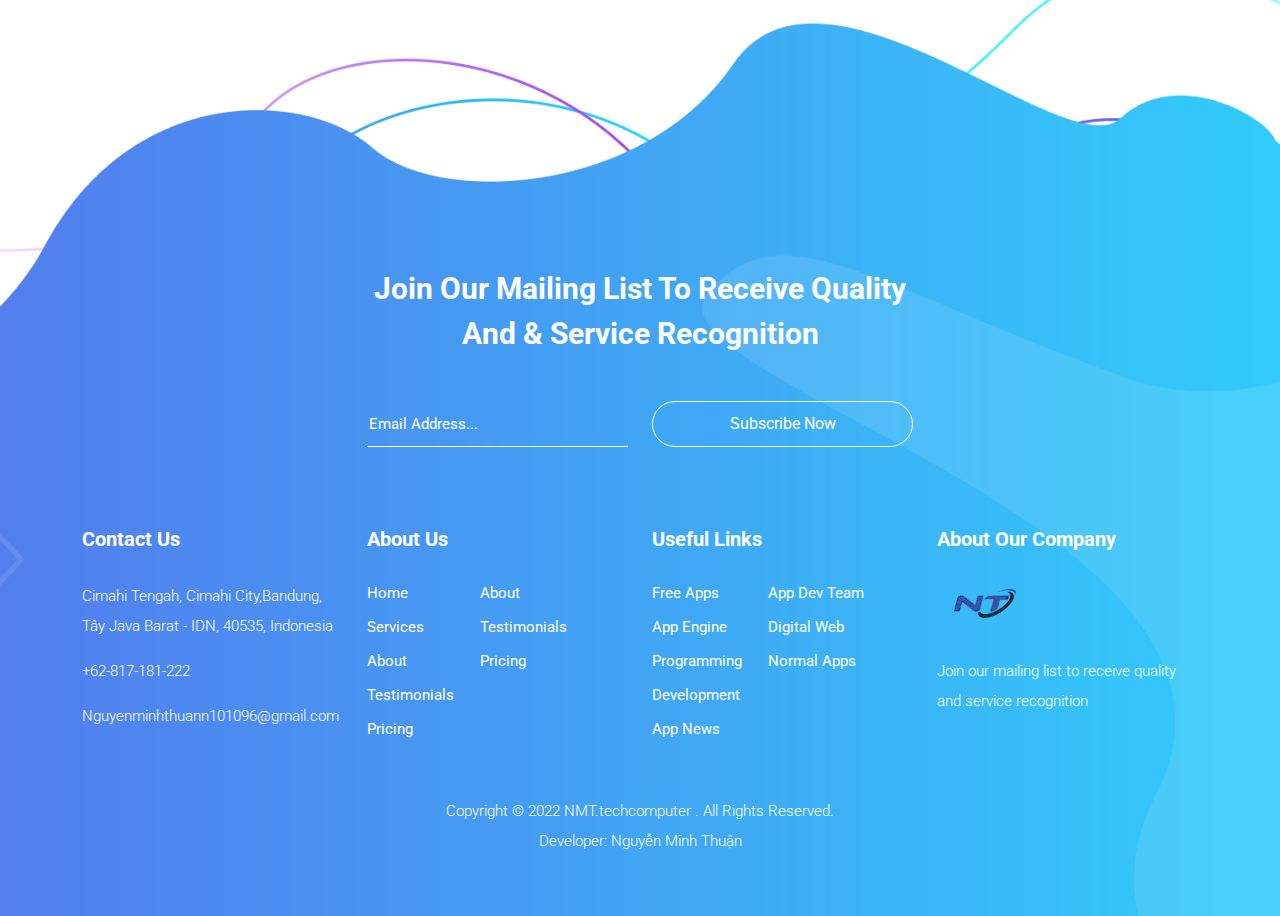
==== commit 9f5450bb: "index.html" ====
--- a/index.html
+++ b/index.html
@@ -510,8 +510,8 @@
         </div>
         <div class="col-lg-4">
           <div class="pricing-item-regular">
-            <span class="price">$2</span>
-            <h4>Standard Plan App</h4>
+            <span class="price">$35.000</span>
+            <h4>Business Plan Service</h4>
             <div class="icon">
               <img src="assets/images/pricing-table-01.png" alt="">
             </div>
@@ -530,8 +530,8 @@
         </div>
         <div class="col-lg-4">
           <div class="pricing-item-pro">
-            <span class="price">$2</span>
-            <h4>Business Plan App</h4>
+            <span class="price">$55.000</span>
+            <h4>Business Plan Service</h4>
             <div class="icon">
               <img src="assets/images/pricing-table-01.png" alt="">
             </div>
@@ -550,8 +550,8 @@
         </div>
         <div class="col-lg-4">
           <div class="pricing-item-regular">
-            <span class="price">$6</span>
-            <h4>Premium Plan App</h4>
+            <span class="price">$8.000</span>
+            <h4>Business Plan Service</h4>
             <div class="icon">
               <img src="assets/images/pricing-table-01.png" alt="">
             </div>
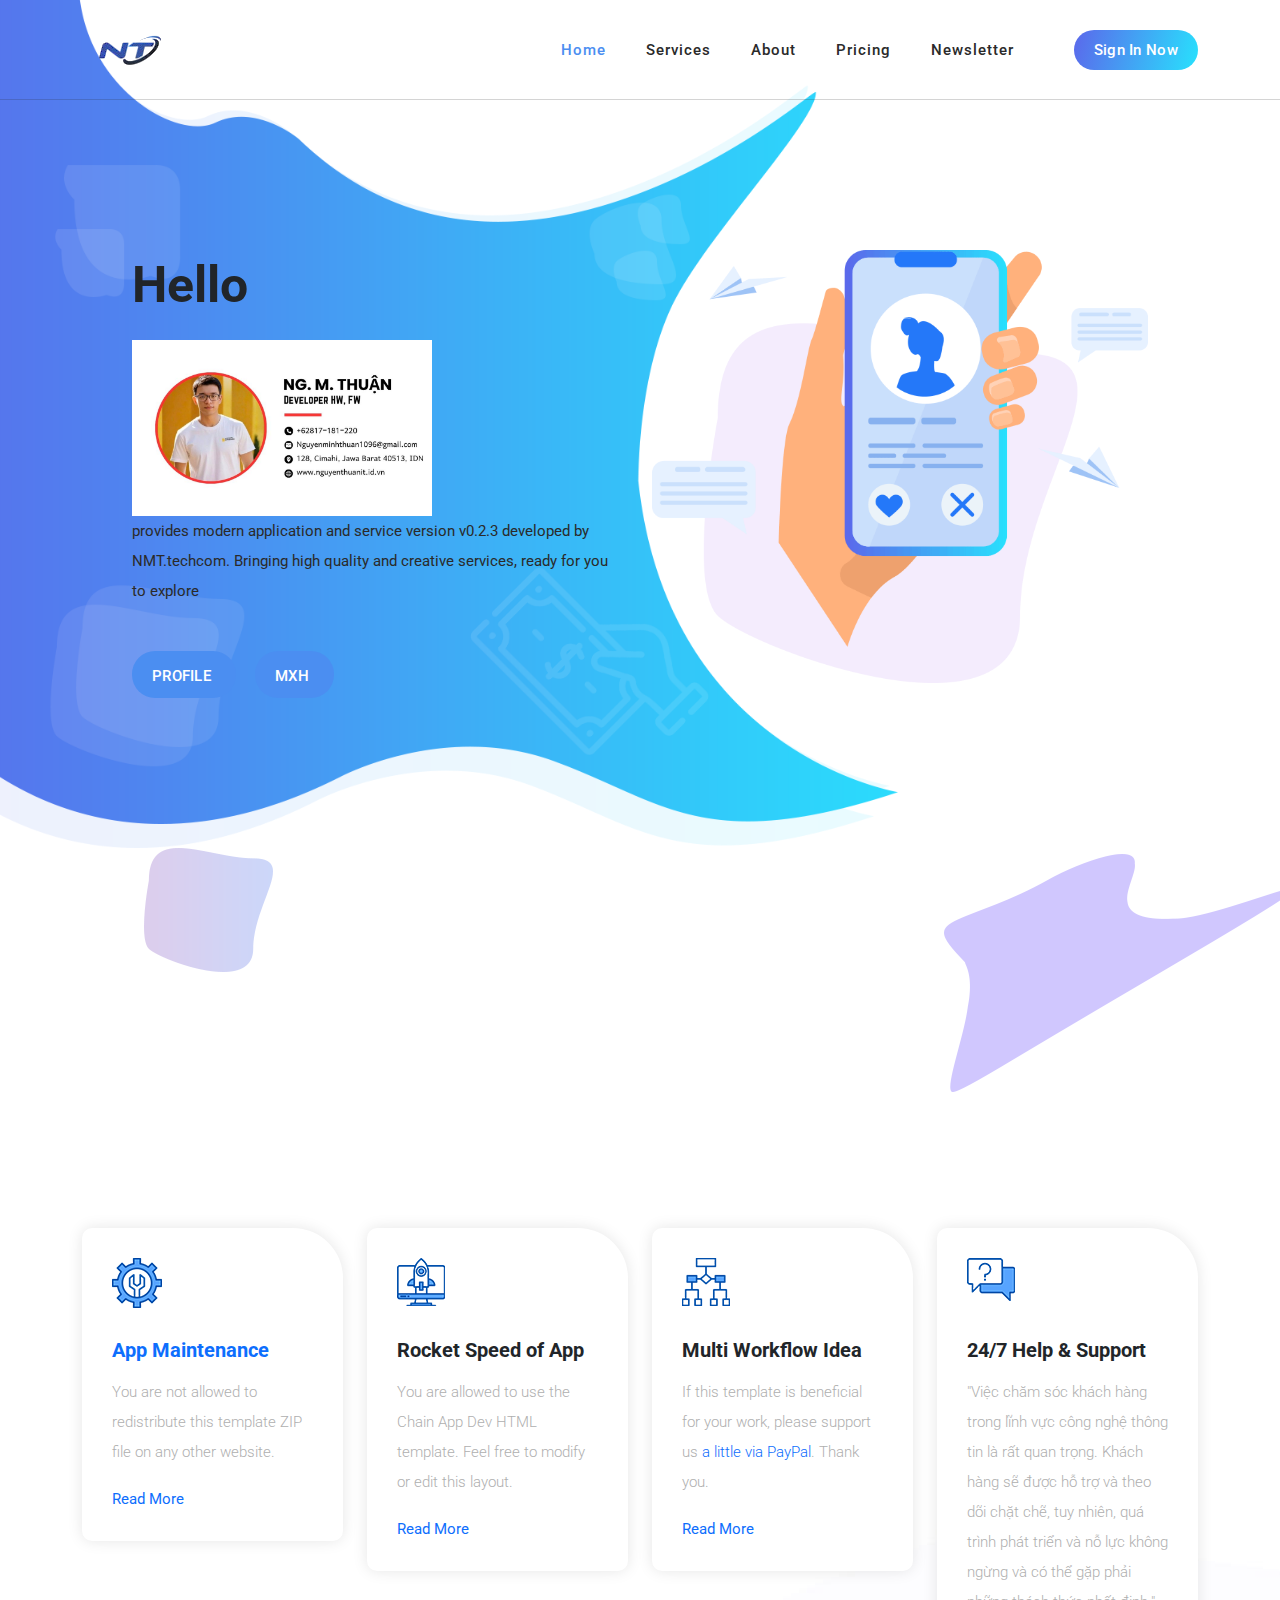
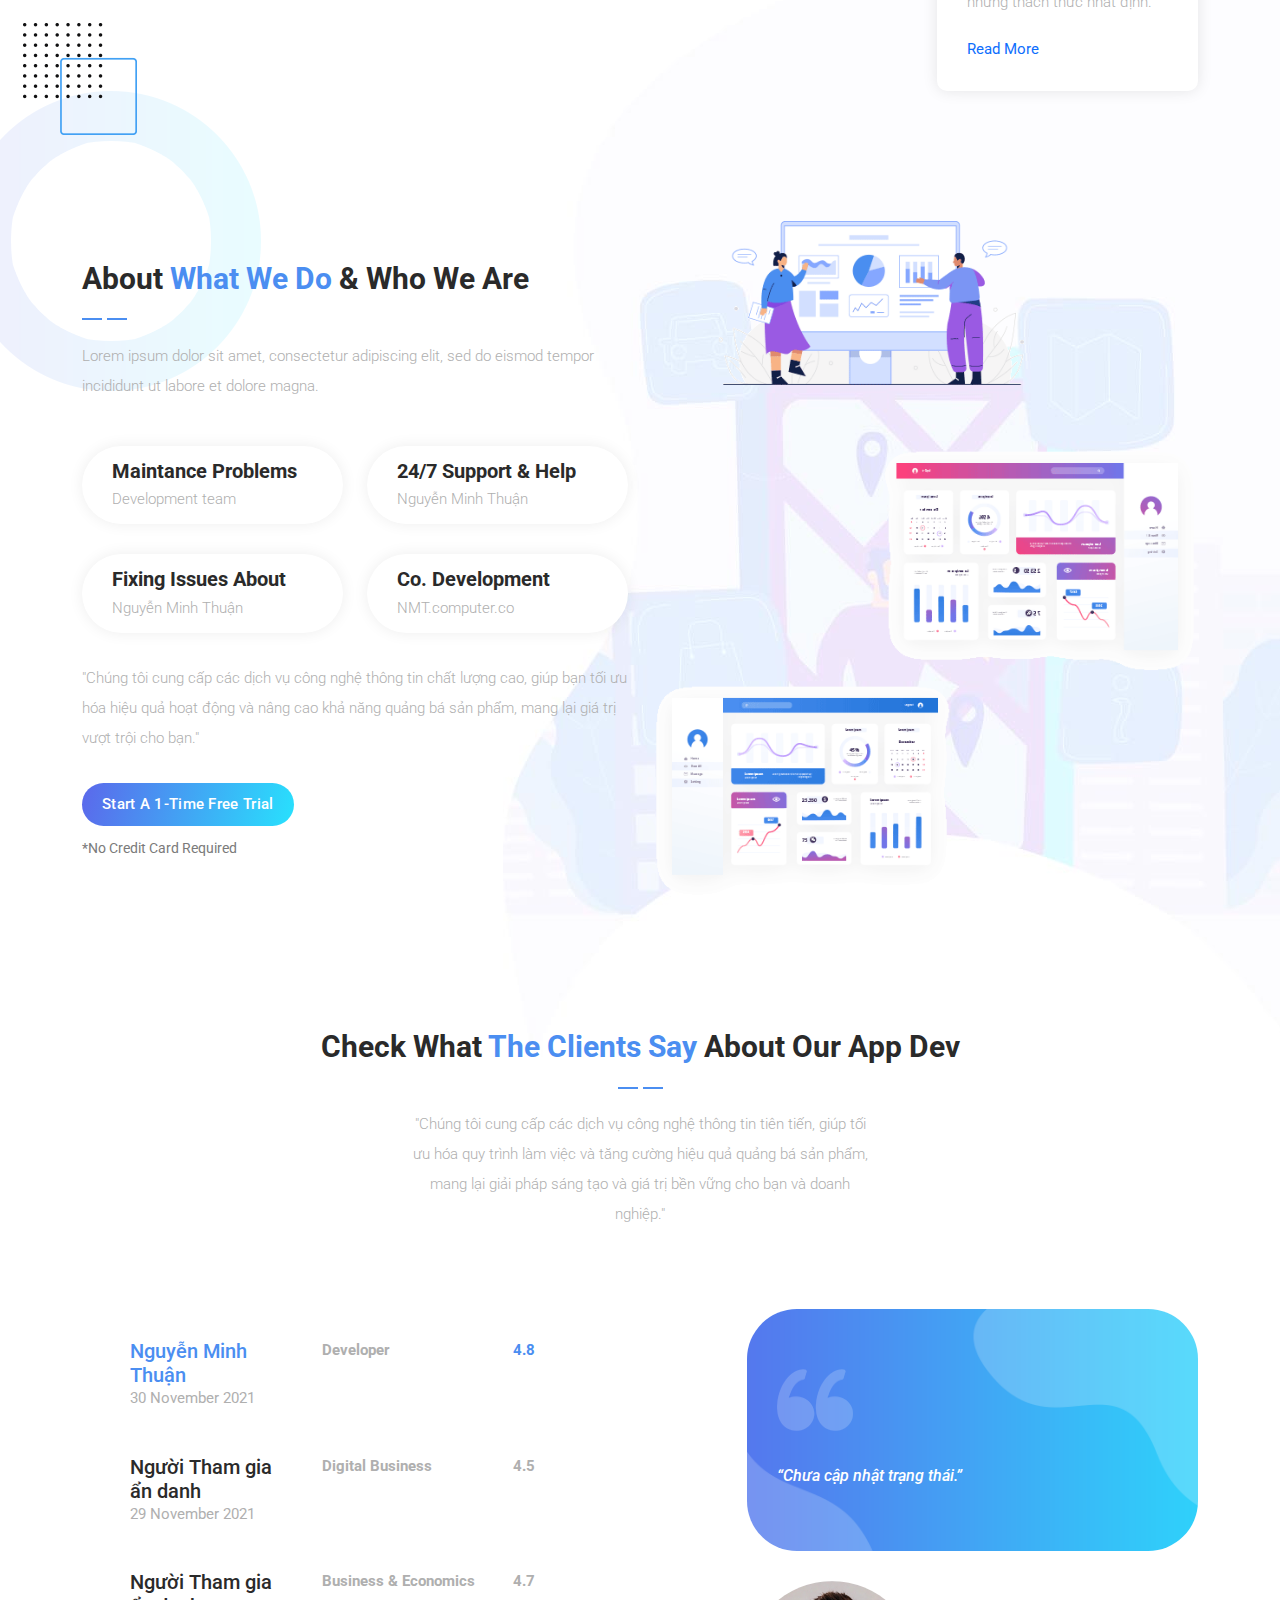
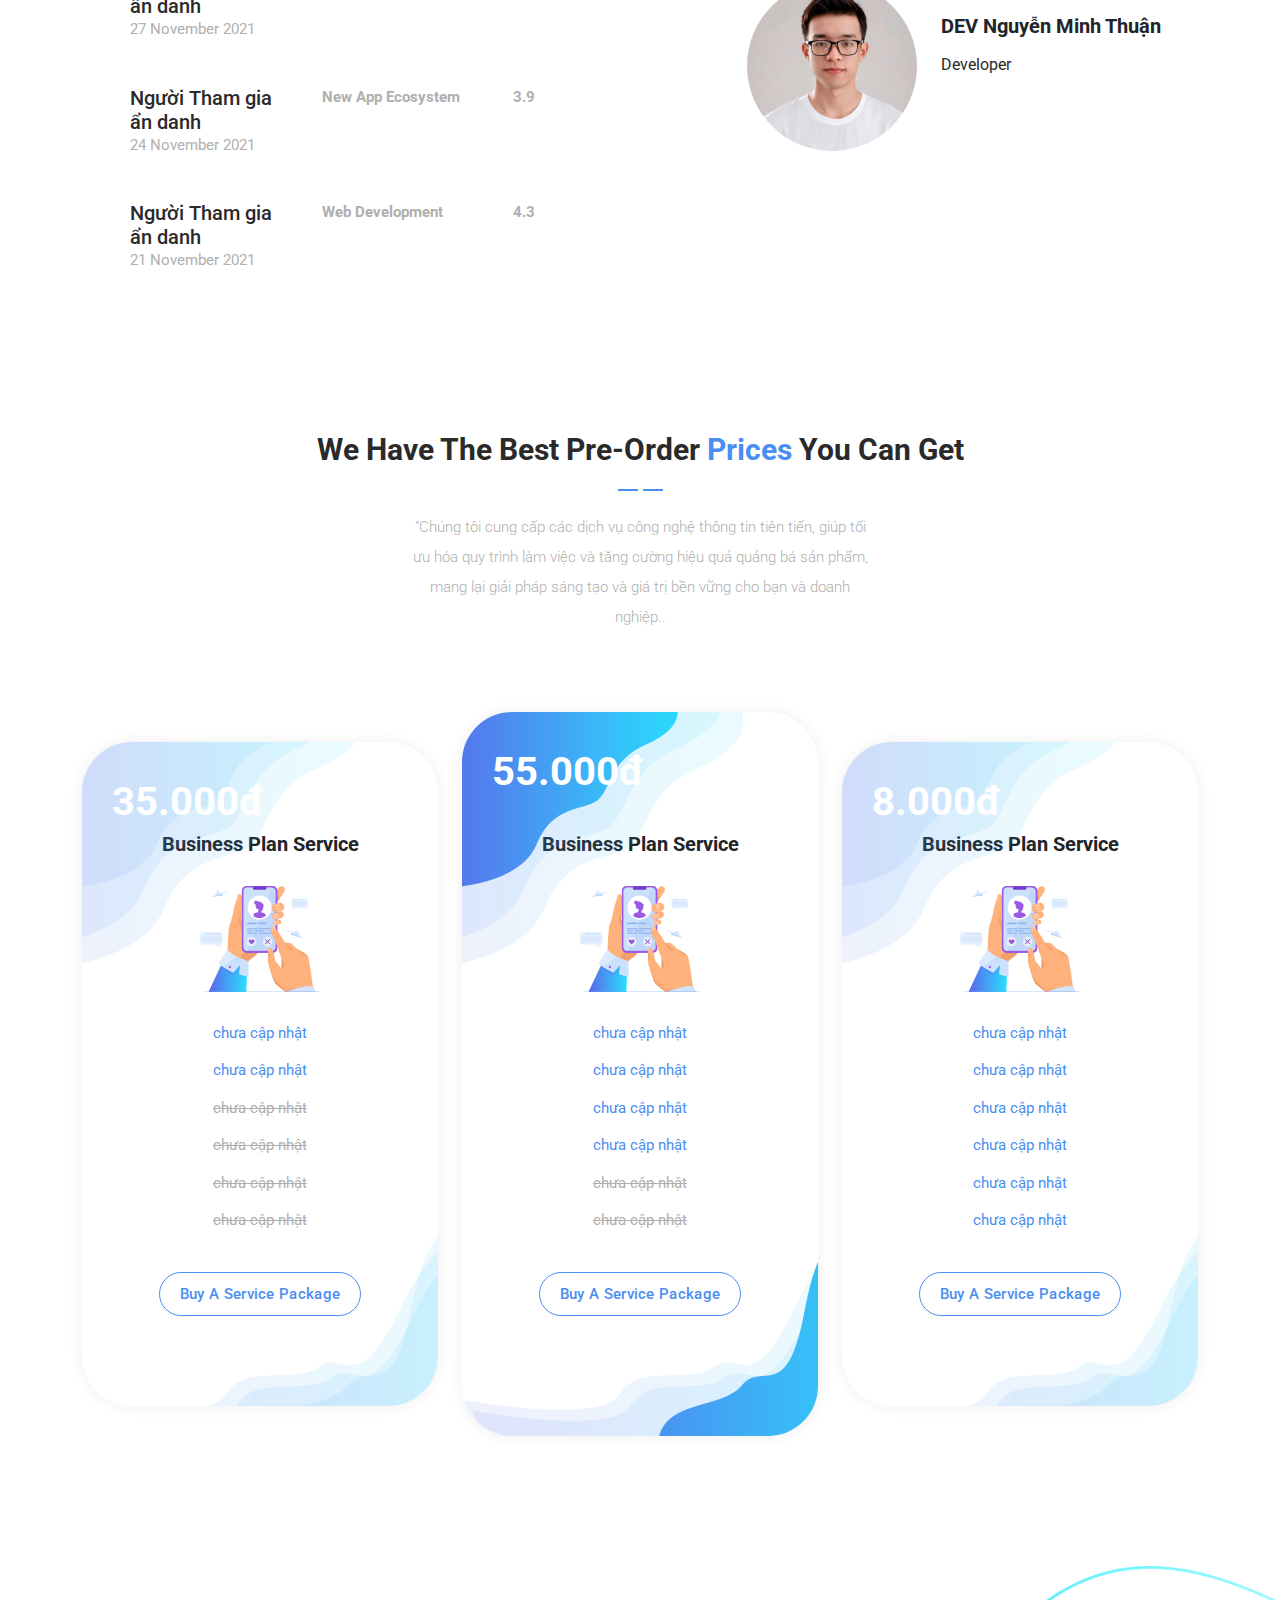
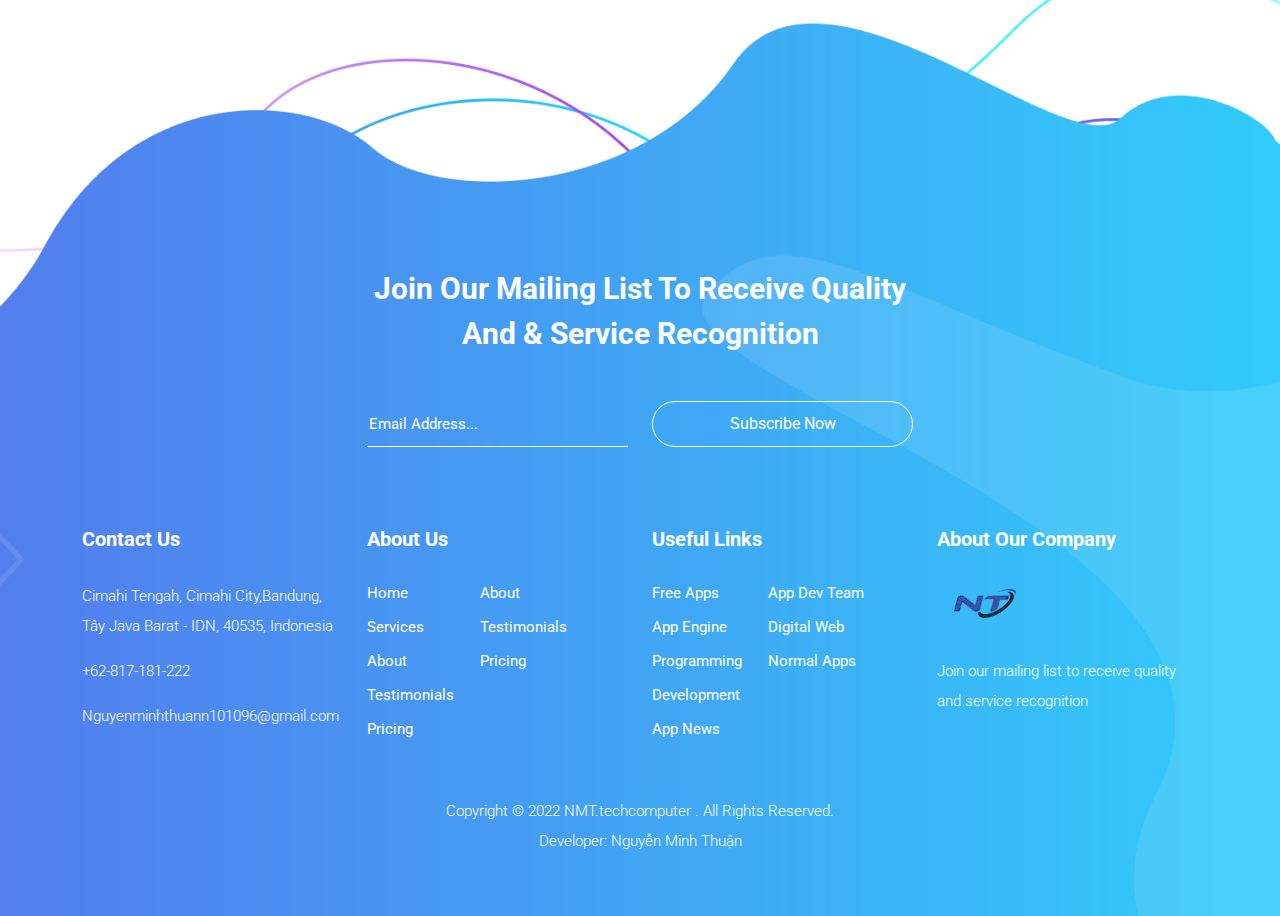
==== commit 26165961: "index.html" ====
--- a/index.html
+++ b/index.html
@@ -510,7 +510,7 @@
         </div>
         <div class="col-lg-4">
           <div class="pricing-item-regular">
-            <span class="price">$35.000</span>
+            <span class="price">35.000đ</span>
             <h4>Business Plan Service</h4>
             <div class="icon">
               <img src="assets/images/pricing-table-01.png" alt="">
@@ -530,7 +530,7 @@
         </div>
         <div class="col-lg-4">
           <div class="pricing-item-pro">
-            <span class="price">$55.000</span>
+            <span class="price">55.000đ</span>
             <h4>Business Plan Service</h4>
             <div class="icon">
               <img src="assets/images/pricing-table-01.png" alt="">
@@ -550,7 +550,7 @@
         </div>
         <div class="col-lg-4">
           <div class="pricing-item-regular">
-            <span class="price">$8.000</span>
+            <span class="price">8.000đ</span>
             <h4>Business Plan Service</h4>
             <div class="icon">
               <img src="assets/images/pricing-table-01.png" alt="">
